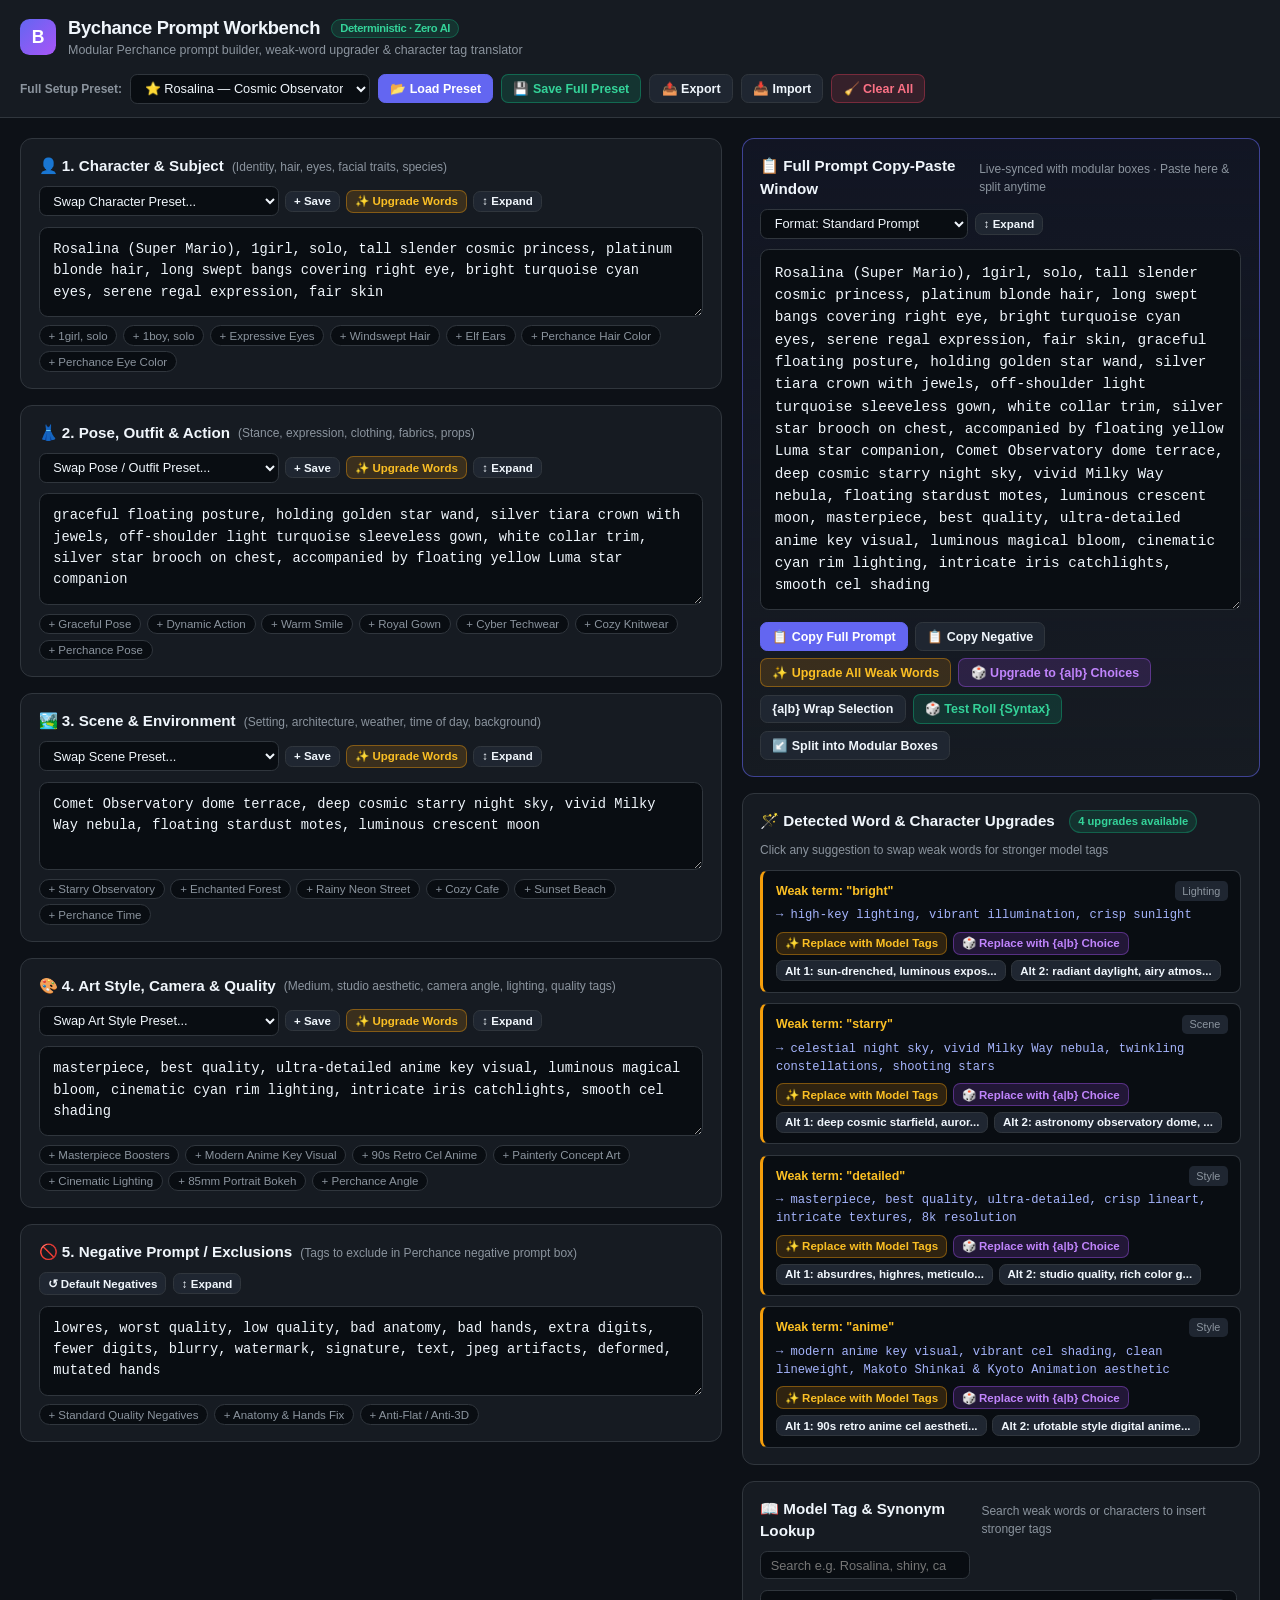
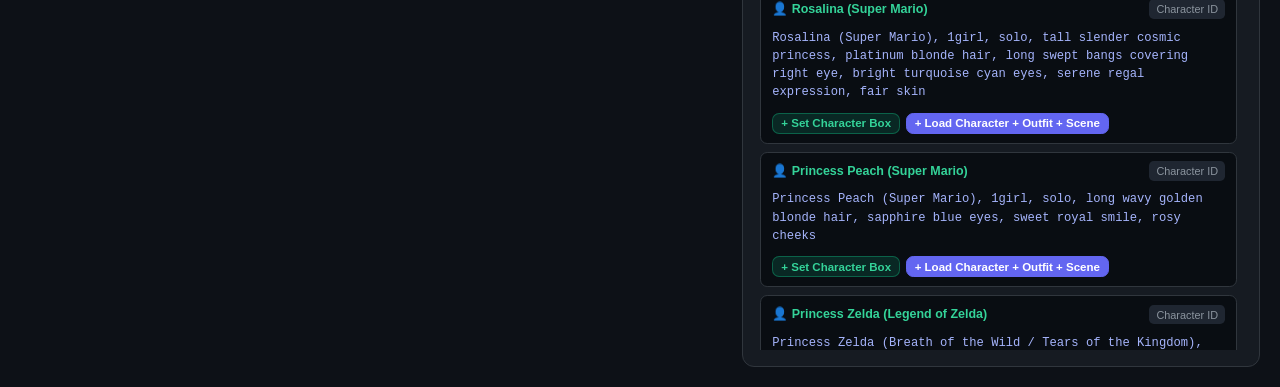
==== index.html @ e326a37f "Remake Bychance from scratch: deterministic Perchance prompting helper with split modular editors, f" ====
<!DOCTYPE html>
<html lang="en">
<head>
    <meta charset="UTF-8" />
    <meta name="viewport" content="width=device-width, initial-scale=1.0" />
    <title>Bychance — Perchance Prompting Helper & Modular Workbench</title>
    <style>
/* Bychance — Clean, Unclipped Perchance Prompting Workbench Stylesheet */
:root {
    --bg-main: #0d1117;
    --bg-panel: #161b22;
    --bg-input: #090d12;
    --bg-elevated: #1f2631;
    --border-color: #30363d;
    --border-focus: #6366f1;
    --text-primary: #f0f6fc;
    --text-secondary: #8b949e;
    --text-muted: #6e7681;
    --accent-indigo: #6366f1;
    --accent-indigo-hover: #4f46e5;
    --accent-emerald: #10b981;
    --accent-amber: #f59e0b;
    --accent-purple: #a855f7;
    --accent-rose: #f43f5e;
}

* {
    box-sizing: border-box;
}

html, body {
    margin: 0;
    padding: 0;
    background-color: var(--bg-main);
    color: var(--text-primary);
    font-family: -apple-system, BlinkMacSystemFont, "Segoe UI", Roboto, "Inter", sans-serif;
    line-height: 1.5;
    min-height: 100vh;
    overflow-x: hidden;
    overflow-y: auto;
}

/* Top Bar */
.topbar {
    background-color: var(--bg-panel);
    border-bottom: 1px solid var(--border-color);
    padding: 0.85rem 1.25rem;
    position: sticky;
    top: 0;
    z-index: 40;
}

.topbar-inner {
    max-width: 1520px;
    margin: 0 auto;
    display: flex;
    flex-wrap: wrap;
    align-items: center;
    justify-content: space-between;
    gap: 0.85rem;
}

.brand-group {
    display: flex;
    align-items: center;
    gap: 0.75rem;
}

.brand-logo {
    width: 2.25rem;
    height: 2.25rem;
    border-radius: 0.6rem;
    background: linear-gradient(135deg, #6366f1, #a855f7);
    display: flex;
    align-items: center;
    justify-content: center;
    font-weight: 800;
    font-size: 1.1rem;
    color: #fff;
    flex-shrink: 0;
}

.brand-title {
    font-size: 1.15rem;
    font-weight: 700;
    margin: 0;
    letter-spacing: -0.02em;
}

.brand-badge {
    font-size: 0.7rem;
    font-weight: 600;
    padding: 0.15rem 0.5rem;
    border-radius: 999px;
    background: rgba(16, 185, 129, 0.15);
    color: #34d399;
    border: 1px solid rgba(16, 185, 129, 0.35);
    margin-left: 0.4rem;
    vertical-align: middle;
}

.brand-subtitle {
    font-size: 0.78rem;
    color: var(--text-secondary);
    margin: 0;
}

/* Full Preset Bar in Header */
.preset-toolbar {
    display: flex;
    flex-wrap: wrap;
    align-items: center;
    gap: 0.5rem;
}

/* Main Two-Column Workbench Layout (Zero overflow clipping) */
.workbench-container {
    max-width: 1520px;
    margin: 0 auto;
    padding: 1.25rem;
    display: grid;
    grid-template-columns: 1fr;
    gap: 1.25rem;
    align-items: start;
}

@media (min-width: 1080px) {
    .workbench-container {
        grid-template-columns: 1.15fr 0.85fr;
    }
}

.column-stack {
    display: flex;
    flex-direction: column;
    gap: 1rem;
    min-width: 0;
}

/* Editor Cards - NEVER overflow:hidden so expanded boxes and menus never clip */
.editor-card {
    background-color: var(--bg-panel);
    border: 1px solid var(--border-color);
    border-radius: 0.75rem;
    padding: 1rem 1.1rem;
    overflow: visible;
    transition: border-color 0.15s ease;
}

.editor-card:focus-within {
    border-color: var(--border-focus);
}

.editor-card.master-card {
    border-color: rgba(99, 102, 241, 0.55);
    background: linear-gradient(180deg, rgba(99, 102, 241, 0.06) 0%, var(--bg-panel) 100%);
}

.card-header {
    display: flex;
    flex-wrap: wrap;
    align-items: center;
    justify-content: space-between;
    gap: 0.5rem;
    margin-bottom: 0.65rem;
}

.card-title-group {
    display: flex;
    align-items: center;
    gap: 0.5rem;
}

.card-title {
    font-size: 0.95rem;
    font-weight: 700;
    margin: 0;
    color: var(--text-primary);
}

.card-hint {
    font-size: 0.75rem;
    color: var(--text-secondary);
}

.card-controls {
    display: flex;
    flex-wrap: wrap;
    align-items: center;
    gap: 0.4rem;
}

/* Inputs, Selects & Buttons */
.select-input {
    background-color: var(--bg-input);
    color: var(--text-primary);
    border: 1px solid var(--border-color);
    border-radius: 0.45rem;
    padding: 0.35rem 0.6rem;
    font-size: 0.8rem;
    max-width: 240px;
    cursor: pointer;
}

.select-input:focus {
    outline: none;
    border-color: var(--border-focus);
}

.prompt-textarea {
    width: 100%;
    min-height: 86px;
    background-color: var(--bg-input);
    color: var(--text-primary);
    border: 1px solid var(--border-color);
    border-radius: 0.55rem;
    padding: 0.7rem 0.85rem;
    font-family: "JetBrains Mono", "Fira Code", ui-monospace, SFMono-Regular, Menlo, Monaco, Consolas, monospace;
    font-size: 0.86rem;
    line-height: 1.55;
    resize: vertical;
    overflow-y: auto;
    display: block;
}

.prompt-textarea:focus {
    outline: none;
    border-color: var(--border-focus);
    box-shadow: 0 0 0 2px rgba(99, 102, 241, 0.2);
}

.prompt-textarea.master-textarea {
    min-height: 165px;
    font-size: 0.9rem;
}

.prompt-textarea.expanded-box {
    min-height: 280px !important;
}

/* Buttons */
.btn {
    display: inline-flex;
    align-items: center;
    justify-content: center;
    gap: 0.35rem;
    padding: 0.38rem 0.7rem;
    border-radius: 0.45rem;
    font-size: 0.78rem;
    font-weight: 600;
    border: 1px solid var(--border-color);
    background-color: var(--bg-elevated);
    color: var(--text-primary);
    cursor: pointer;
    transition: all 0.15s ease;
    white-space: nowrap;
}

.btn:hover {
    background-color: #2b3442;
    border-color: #485260;
}

.btn-primary {
    background-color: var(--accent-indigo);
    border-color: var(--accent-indigo);
    color: #ffffff;
}

.btn-primary:hover {
    background-color: var(--accent-indigo-hover);
    border-color: var(--accent-indigo-hover);
}

.btn-emerald {
    background-color: rgba(16, 185, 129, 0.16);
    border-color: rgba(16, 185, 129, 0.4);
    color: #34d399;
}

.btn-emerald:hover {
    background-color: rgba(16, 185, 129, 0.28);
}

.btn-amber {
    background-color: rgba(245, 158, 11, 0.16);
    border-color: rgba(245, 158, 11, 0.4);
    color: #fbbf24;
}

.btn-amber:hover {
    background-color: rgba(245, 158, 11, 0.28);
}

.btn-purple {
    background-color: rgba(168, 85, 247, 0.16);
    border-color: rgba(168, 85, 247, 0.4);
    color: #c084fc;
}

.btn-purple:hover {
    background-color: rgba(168, 85, 247, 0.28);
}

.btn-danger {
    background-color: rgba(244, 63, 94, 0.14);
    border-color: rgba(244, 63, 94, 0.35);
    color: #fb7185;
}

.btn-danger:hover {
    background-color: rgba(244, 63, 94, 0.25);
}

.btn-xs {
    padding: 0.22rem 0.5rem;
    font-size: 0.72rem;
}

/* Quick Tag Chips */
.chip-row {
    display: flex;
    flex-wrap: wrap;
    gap: 0.35rem;
    margin-top: 0.55rem;
}

.tag-chip {
    background-color: var(--bg-input);
    border: 1px solid var(--border-color);
    color: var(--text-secondary);
    border-radius: 999px;
    padding: 0.2rem 0.55rem;
    font-size: 0.72rem;
    cursor: pointer;
    transition: all 0.12s ease;
}

.tag-chip:hover {
    color: var(--text-primary);
    border-color: var(--accent-indigo);
    background-color: rgba(99, 102, 241, 0.12);
}

/* Word Upgrade Suggestion Cards */
.upgrade-list {
    display: flex;
    flex-direction: column;
    gap: 0.65rem;
    margin-top: 0.5rem;
}

.upgrade-item {
    background-color: var(--bg-input);
    border: 1px solid var(--border-color);
    border-left: 3px solid var(--accent-amber);
    border-radius: 0.5rem;
    padding: 0.65rem 0.8rem;
}

.upgrade-item-header {
    display: flex;
    align-items: center;
    justify-content: space-between;
    gap: 0.5rem;
    margin-bottom: 0.35rem;
}

.upgrade-word-badge {
    font-size: 0.78rem;
    font-weight: 700;
    color: #fbbf24;
}

.upgrade-cat-badge {
    font-size: 0.68rem;
    padding: 0.1rem 0.45rem;
    border-radius: 0.3rem;
    background-color: var(--bg-elevated);
    color: var(--text-secondary);
}

.upgrade-target-preview {
    font-family: ui-monospace, SFMono-Regular, Menlo, monospace;
    font-size: 0.76rem;
    color: #a5b4fc;
    margin-bottom: 0.45rem;
    word-break: break-word;
}

.upgrade-actions {
    display: flex;
    flex-wrap: wrap;
    gap: 0.35rem;
}

/* Roll Preview Box */
.roll-preview-box {
    margin-top: 0.75rem;
    padding: 0.75rem;
    border-radius: 0.5rem;
    background-color: rgba(168, 85, 247, 0.08);
    border: 1px solid rgba(168, 85, 247, 0.35);
}

.roll-preview-text {
    font-family: ui-monospace, SFMono-Regular, Menlo, monospace;
    font-size: 0.82rem;
    color: #e9d5ff;
    white-space: pre-wrap;
    word-break: break-word;
    margin: 0.35rem 0 0 0;
}

/* Dictionary Reference Grid */
.dict-grid {
    display: grid;
    grid-template-columns: 1fr;
    gap: 0.5rem;
    max-height: 360px;
    overflow-y: auto;
    padding-right: 0.25rem;
    margin-top: 0.6rem;
}

.dict-row {
    background-color: var(--bg-input);
    border: 1px solid var(--border-color);
    border-radius: 0.45rem;
    padding: 0.55rem 0.7rem;
    display: flex;
    flex-direction: column;
    gap: 0.25rem;
}

/* Toast Notification */
.toast-banner {
    position: fixed;
    bottom: 1.25rem;
    right: 1.25rem;
    background-color: #1e293b;
    color: #f8fafc;
    border: 1px solid var(--accent-indigo);
    border-radius: 0.55rem;
    padding: 0.65rem 1rem;
    font-size: 0.82rem;
    font-weight: 600;
    box-shadow: 0 10px 25px rgba(0, 0, 0, 0.45);
    z-index: 100;
    opacity: 0;
    transform: translateY(10px);
    pointer-events: none;
    transition: all 0.2s ease;
}

.toast-banner.visible {
    opacity: 1;
    transform: translateY(0);
}

.hidden {
    display: none !important;
}

</style>
</head>
<body>
    <!-- Top Header & Full Preset Toolbar -->
    <header class="topbar">
        <div class="topbar-inner">
            <div class="brand-group">
                <div class="brand-logo">B</div>
                <div>
                    <h1 class="brand-title">
                        Bychance Prompt Workbench
                        <span class="brand-badge">Deterministic · Zero AI</span>
                    </h1>
                    <p class="brand-subtitle">
                        Modular Perchance prompt builder, weak-word upgrader &amp; character tag translator
                    </p>
                </div>
            </div>

            <!-- Full Setup Presets Bar -->
            <div class="preset-toolbar">
                <label for="full-preset-select" class="card-hint" style="font-weight:600;">Full Setup Preset:</label>
                <select id="full-preset-select" class="select-input" style="min-width:230px;" title="Select a complete Character + Outfit + Scene + Style preset"></select>
                <button id="btn-load-full-preset" class="btn btn-primary" title="Load selected full preset into all modular boxes">
                    📂 Load Preset
                </button>
                <button id="btn-save-full-preset" class="btn btn-emerald" title="Save all current modular boxes as a custom Full Preset">
                    💾 Save Full Preset
                </button>
                <button id="btn-delete-full-preset" class="btn btn-danger hidden" title="Delete selected custom preset">
                    🗑️ Delete
                </button>
                <button id="btn-export-presets" class="btn" title="Export your custom presets as JSON">
                    📤 Export
                </button>
                <button id="btn-import-presets" class="btn" title="Import custom presets from JSON">
                    📥 Import
                </button>
                <input type="file" id="import-presets-input" accept=".json" class="hidden" />
                <button id="btn-clear-all" class="btn btn-danger" title="Clear all modular prompt windows">
                    🧹 Clear All
                </button>
            </div>
        </div>
    </header>

    <!-- Main Workbench Grid -->
    <main class="workbench-container">
        <!-- LEFT COLUMN: Split Modular Edit Windows -->
        <section class="column-stack" aria-label="Modular Prompt Sections">
            <!-- 1. Character & Identity -->
            <div class="editor-card" id="card-character">
                <div class="card-header">
                    <div class="card-title-group">
                        <h2 class="card-title">👤 1. Character &amp; Subject</h2>
                        <span class="card-hint">(Identity, hair, eyes, facial traits, species)</span>
                    </div>
                    <div class="card-controls">
                        <select id="preset-select-character" class="select-input" title="Swap only the Character while keeping Outfit & Scene"></select>
                        <button class="btn btn-xs" data-save-section="character" title="Save current Character box as a reusable Character preset">+ Save</button>
                        <button class="btn btn-xs btn-danger hidden" id="del-section-character" data-delete-section="character" title="Delete selected custom Character preset">🗑️</button>
                        <button class="btn btn-xs btn-amber" data-upgrade-section="character" title="Upgrade weak words or expand character names in this box">✨ Upgrade Words</button>
                        <button class="btn btn-xs" data-expand-box="box-character" title="Toggle tall expanded view">↕️ Expand</button>
                    </div>
                </div>
                <textarea
                    id="box-character"
                    class="prompt-textarea"
                    placeholder="Type character name (e.g. Rosalina, Zelda, Frieren, 2B) or traits (1girl, solo, silver hair, emerald eyes)..."
                ></textarea>
                <div class="chip-row" id="chips-character"></div>
            </div>

            <!-- 2. Pose, Outfit & Accessories -->
            <div class="editor-card" id="card-outfit">
                <div class="card-header">
                    <div class="card-title-group">
                        <h2 class="card-title">👗 2. Pose, Outfit &amp; Action</h2>
                        <span class="card-hint">(Stance, expression, clothing, fabrics, props)</span>
                    </div>
                    <div class="card-controls">
                        <select id="preset-select-outfit" class="select-input" title="Swap only the Pose & Outfit while keeping Character & Scene"></select>
                        <button class="btn btn-xs" data-save-section="outfit" title="Save current Pose/Outfit box as a reusable preset">+ Save</button>
                        <button class="btn btn-xs btn-danger hidden" id="del-section-outfit" data-delete-section="outfit" title="Delete selected custom Outfit preset">🗑️</button>
                        <button class="btn btn-xs btn-amber" data-upgrade-section="outfit" title="Upgrade weak pose/clothing words in this box">✨ Upgrade Words</button>
                        <button class="btn btn-xs" data-expand-box="box-outfit" title="Toggle tall expanded view">↕️ Expand</button>
                    </div>
                </div>
                <textarea
                    id="box-outfit"
                    class="prompt-textarea"
                    placeholder="Pose, expression, clothing, accessories (e.g. graceful standing pose, ornate turquoise gown, holding star wand)..."
                ></textarea>
                <div class="chip-row" id="chips-outfit"></div>
            </div>

            <!-- 3. Scene & Environment -->
            <div class="editor-card" id="card-scene">
                <div class="card-header">
                    <div class="card-title-group">
                        <h2 class="card-title">🏞️ 3. Scene &amp; Environment</h2>
                        <span class="card-hint">(Setting, architecture, weather, time of day, background)</span>
                    </div>
                    <div class="card-controls">
                        <select id="preset-select-scene" class="select-input" title="Swap only the Scene/Background"></select>
                        <button class="btn btn-xs" data-save-section="scene" title="Save current Scene box as a reusable preset">+ Save</button>
                        <button class="btn btn-xs btn-danger hidden" id="del-section-scene" data-delete-section="scene" title="Delete selected custom Scene preset">🗑️</button>
                        <button class="btn btn-xs btn-amber" data-upgrade-section="scene" title="Upgrade weak environment words in this box">✨ Upgrade Words</button>
                        <button class="btn btn-xs" data-expand-box="box-scene" title="Toggle tall expanded view">↕️ Expand</button>
                    </div>
                </div>
                <textarea
                    id="box-scene"
                    class="prompt-textarea"
                    placeholder="Background setting, lighting atmosphere, weather (e.g. cosmic starry observatory, Milky Way nebula, floating stardust)..."
                ></textarea>
                <div class="chip-row" id="chips-scene"></div>
            </div>

            <!-- 4. Art Style, Camera & Lighting -->
            <div class="editor-card" id="card-style">
                <div class="card-header">
                    <div class="card-title-group">
                        <h2 class="card-title">🎨 4. Art Style, Camera &amp; Quality</h2>
                        <span class="card-hint">(Medium, studio aesthetic, camera angle, lighting, quality tags)</span>
                    </div>
                    <div class="card-controls">
                        <select id="preset-select-style" class="select-input" title="Swap only the Art Style & Camera setup"></select>
                        <button class="btn btn-xs" data-save-section="style" title="Save current Art Style box as a reusable preset">+ Save</button>
                        <button class="btn btn-xs btn-danger hidden" id="del-section-style" data-delete-section="style" title="Delete selected custom Style preset">🗑️</button>
                        <button class="btn btn-xs btn-amber" data-upgrade-section="style" title="Upgrade weak style/camera/lighting words in this box">✨ Upgrade Words</button>
                        <button class="btn btn-xs" data-expand-box="box-style" title="Toggle tall expanded view">↕️ Expand</button>
                    </div>
                </div>
                <textarea
                    id="box-style"
                    class="prompt-textarea"
                    placeholder="Art style, camera angle, lighting, quality tags (e.g. masterpiece, best quality, modern anime key visual, cinematic rim lighting)..."
                ></textarea>
                <div class="chip-row" id="chips-style"></div>
            </div>

            <!-- 5. Negative Prompt -->
            <div class="editor-card" id="card-negative">
                <div class="card-header">
                    <div class="card-title-group">
                        <h2 class="card-title">🚫 5. Negative Prompt / Exclusions</h2>
                        <span class="card-hint">(Tags to exclude in Perchance negative prompt box)</span>
                    </div>
                    <div class="card-controls">
                        <button class="btn btn-xs" id="btn-reset-negative" title="Restore standard high-signal negative prompt tags">↺ Default Negatives</button>
                        <button class="btn btn-xs" data-expand-box="box-negative" title="Toggle tall expanded view">↕️ Expand</button>
                    </div>
                </div>
                <textarea
                    id="box-negative"
                    class="prompt-textarea"
                    style="min-height:66px;"
                    placeholder="lowres, worst quality, low quality, bad anatomy, bad hands, blurry, watermark..."
                ></textarea>
                <div class="chip-row" id="chips-negative"></div>
            </div>
        </section>

        <!-- RIGHT COLUMN: Unified Copy-Paste Master Window & Word Upgrader -->
        <aside class="column-stack" aria-label="Full Master Prompt and Word Upgrader">
            <!-- Master Full Prompt Copy-Paste Window -->
            <div class="editor-card master-card">
                <div class="card-header">
                    <div class="card-title-group">
                        <h2 class="card-title">📋 Full Prompt Copy-Paste Window</h2>
                        <span class="card-hint">Live-synced with modular boxes · Paste here &amp; split anytime</span>
                    </div>
                    <div class="card-controls">
                        <select id="master-format-select" class="select-input" title="Choose how the Full Prompt window formats your output">
                            <option value="standard">Format: Standard Prompt</option>
                            <option value="with-negative">Format: Prompt + Negative</option>
                            <option value="perchance-list">Format: Perchance List Code</option>
                        </select>
                        <button class="btn btn-xs" data-expand-box="box-master" title="Toggle tall expanded view">↕️ Expand</button>
                    </div>
                </div>

                <textarea
                    id="box-master"
                    class="prompt-textarea master-textarea"
                    placeholder="Your complete assembled prompt appears here automatically. You can also paste any full prompt here and click '↙️ Split into Modular Boxes' below!"
                ></textarea>

                <!-- Primary Copy & Action Bar -->
                <div class="card-controls" style="margin-top:0.7rem; gap:0.45rem;">
                    <button id="btn-copy-master" class="btn btn-primary" title="Copy the full prompt to clipboard">
                        📋 Copy Full Prompt
                    </button>
                    <button id="btn-copy-negative" class="btn" title="Copy only the Negative Prompt to clipboard">
                        📋 Copy Negative
                    </button>
                    <button id="btn-upgrade-all" class="btn btn-amber" title="Deterministically replace weak words across all sections with model-recognized tags">
                        ✨ Upgrade All Weak Words
                    </button>
                    <button id="btn-upgrade-perchance" class="btn btn-purple" title="Upgrade weak words into Perchance {option1|option2} dynamic choices">
                        🎲 Upgrade to {a|b} Choices
                    </button>
                    <button id="btn-wrap-choice" class="btn" title="Wrap highlighted text in the Full Prompt box into {opt1|opt2} Perchance syntax">
                        {a|b} Wrap Selection
                    </button>
                    <button id="btn-roll-preview" class="btn btn-emerald" title="Test-roll any {a|b|c} Perchance syntax in your prompt to preview a sample output">
                        🎲 Test Roll {Syntax}
                    </button>
                    <button id="btn-split-to-boxes" class="btn" title="Parse the text inside this Full Prompt box into Character, Pose/Outfit, Scene, Style, and Negative boxes">
                        ↙️ Split into Modular Boxes
                    </button>
                </div>

                <!-- Perchance {a|b} Test-Roll Preview Output -->
                <div id="roll-preview-container" class="roll-preview-box hidden">
                    <div class="card-header" style="margin-bottom:0.2rem;">
                        <span class="card-title" style="font-size:0.8rem; color:#d8b4fe;">🎲 Sample Perchance Roll Preview</span>
                        <div class="card-controls">
                            <button id="btn-reroll" class="btn btn-xs btn-purple">🎲 Re-Roll</button>
                            <button id="btn-copy-roll" class="btn btn-xs">📋 Copy Roll</button>
                            <button id="btn-close-roll" class="btn btn-xs">✕</button>
                        </div>
                    </div>
                    <p id="roll-preview-output" class="roll-preview-text"></p>
                </div>
            </div>

            <!-- Live Word & Character Upgrader Panel -->
            <div class="editor-card">
                <div class="card-header">
                    <div class="card-title-group">
                        <h2 class="card-title">🪄 Detected Word &amp; Character Upgrades</h2>
                        <span id="upgrade-count-badge" class="brand-badge">0 found</span>
                    </div>
                    <span class="card-hint">Click any suggestion to swap weak words for stronger model tags</span>
                </div>
                <div id="upgrade-suggestions-list" class="upgrade-list"></div>
            </div>

            <!-- Deterministic Word & Character Dictionary Browser -->
            <div class="editor-card">
                <div class="card-header">
                    <div class="card-title-group">
                        <h2 class="card-title">📖 Model Tag &amp; Synonym Lookup</h2>
                        <span class="card-hint">Search weak words or characters to insert stronger tags</span>
                    </div>
                    <input
                        type="search"
                        id="dict-search-input"
                        class="select-input"
                        style="min-width:210px;"
                        placeholder="Search e.g. Rosalina, shiny, camera, sad..."
                    />
                </div>
                <div id="dict-browser-grid" class="dict-grid"></div>
            </div>
        </aside>
    </main>

    <!-- Toast Notification -->
    <div id="toast-banner" class="toast-banner" role="status" aria-live="polite"></div>

    <!-- Scripts -->
    <script>
/**
 * Bychance Deterministic Prompt Engine (Zero-AI)
 * Converts everyday words into high-signal model identifiers (Danbooru/Anime/FLUX/SDXL tags),
 * expands recognizable character traits accurately, parses full prompts into modular sections,
 * and evaluates Perchance {a|b|c} syntax.
 */

const PromptEngine = (() => {
    // 1. Deterministic Word & Phrase Upgrade Dictionary
    // Maps weak/vague words or phrases -> model-recognized visual descriptors & Perchance choice sets
    const WORD_UPGRADES = [
        // Lighting & Glow
        {
            match: /\b(nice lighting|good lighting|pretty lighting)\b/gi,
            label: "nice/good lighting",
            category: "Lighting",
            primary: "cinematic rim lighting, volumetric god rays, soft bloom",
            alternatives: [
                "dramatic chiaroscuro lighting, subsurface scattering",
                "golden hour warm sunlight, dappled light rays, lens flare",
                "studio key light, soft fill light, crisp specular highlights"
            ],
            perchance: "{cinematic rim lighting, volumetric god rays|golden hour sunlight, warm backlight|dramatic studio key lighting, subsurface scattering}"
        },
        {
            match: /\b(shiny|shining)\b/gi,
            label: "shiny",
            category: "Lighting",
            primary: "specular highlights, luminous sheen, glossy surface",
            alternatives: [
                "iridescent shimmer, metallic reflections",
                "glistening, high-gloss finish, bright catchlights"
            ],
            perchance: "{specular highlights, luminous sheen|iridescent shimmer, glossy reflections}"
        },
        {
            match: /\b(glowing|glow)\b/gi,
            label: "glowing",
            category: "Lighting",
            primary: "bioluminescent glow, ethereal bloom, radiant light emission",
            alternatives: [
                "ambient neon glow, soft halation, floating light motes",
                "magical luminescence, rim-lit aura"
            ],
            perchance: "{bioluminescent glow, ethereal bloom|magical luminescence, floating light particles}"
        },
        {
            match: /\b(dark|darkness)\b/gi,
            label: "dark",
            category: "Lighting",
            primary: "low-key lighting, deep atmospheric shadows, chiaroscuro",
            alternatives: [
                "moonlit silhouettes, moody tenebrism, dim ambient light",
                "shadowy contrast, rim-lit in darkness"
            ],
            perchance: "{low-key lighting, deep atmospheric shadows|moody chiaroscuro, dim moonlight}"
        },
        {
            match: /\b(bright)\b/gi,
            label: "bright",
            category: "Lighting",
            primary: "high-key lighting, vibrant illumination, crisp sunlight",
            alternatives: [
                "sun-drenched, luminous exposure, vivid color saturation",
                "radiant daylight, airy atmospheric glow"
            ],
            perchance: "{high-key lighting, vibrant illumination|sun-drenched, radiant daylight}"
        },

        // Emotions, Expressions & Gaze
        {
            match: /\b(happy|smiling)\b/gi,
            label: "happy / smiling",
            category: "Expression",
            primary: "warm gentle smile, joyful expression, bright eye catchlights",
            alternatives: [
                "beaming grin, cheerful eyes, relaxed eyebrows",
                "soft serene smile, parted lips, affectionate gaze"
            ],
            perchance: "{warm gentle smile, bright eye catchlights|beaming joyful grin|soft serene smile, affectionate gaze}"
        },
        {
            match: /\b(sad|crying)\b/gi,
            label: "sad / crying",
            category: "Expression",
            primary: "melancholic expression, downcast eyes, glistening teardrops",
            alternatives: [
                "vulnerable expression, furrowed brows, watery eyes",
                "somber gaze, single tear rolling down cheek, trembling lips"
            ],
            perchance: "{melancholic expression, glistening teardrops|somber downcast eyes, vulnerable gaze}"
        },
        {
            match: /\b(angry|mad)\b/gi,
            label: "angry / mad",
            category: "Expression",
            primary: "fierce scowl, furrowed eyebrows, intense piercing glare",
            alternatives: [
                "clenched teeth, narrowed eyes, aggressive expression",
                "defiant glare, sharp intense eyes"
            ],
            perchance: "{fierce scowl, intense piercing glare|narrowed eyes, defiant expression}"
        },
        {
            match: /\b(shy|embarrassed)\b/gi,
            label: "shy / embarrassed",
            category: "Expression",
            primary: "bashful expression, soft cheek blush, averted gaze",
            alternatives: [
                "flustered blush, timid smile, fidgeting fingers",
                "sideways glance, rosy cheeks, coy expression"
            ],
            perchance: "{bashful expression, soft cheek blush, averted gaze|flustered blush, coy sideways glance}"
        },
        {
            match: /\b(looking|staring)\b/gi,
            label: "looking / staring",
            category: "Expression",
            primary: "looking at viewer, direct eye contact, detailed iris catchlights",
            alternatives: [
                "looking back over shoulder, captivating gaze",
                "gazing into the distance, contemplative profile"
            ],
            perchance: "{looking at viewer, direct eye contact|looking back over shoulder|gazing into the distance}"
        },
        {
            match: /\b(detailed eyes|nice eyes|pretty eyes)\b/gi,
            label: "nice/detailed eyes",
            category: "Character",
            primary: "intricate iris texture, sparkling catchlights, long eyelashes, expressive pupils",
            alternatives: [
                "luminous jewel-like eyes, crisp corneal reflection",
                "limpid eyes, delicate eyelashes, subtle eye shadow"
            ],
            perchance: "{intricate iris texture, sparkling catchlights|luminous jewel-like eyes, long eyelashes}"
        },

        // Poses & Action
        {
            match: /\b(standing)\b/gi,
            label: "standing",
            category: "Pose",
            primary: "graceful contrapposto stance, poised posture",
            alternatives: [
                "confident standing pose, hand on hip, weight shifted",
                "relaxed standing posture, arms loosely at sides",
                "heroic stance, wind-swept silhouette"
            ],
            perchance: "{graceful contrapposto stance|confident standing pose, hand on hip|heroic wind-swept stance}"
        },
        {
            match: /\b(sitting)\b/gi,
            label: "sitting",
            category: "Pose",
            primary: "seated gracefully, legs crossed, relaxed posture",
            alternatives: [
                "perched on edge, leaning slightly forward",
                "sitting with knees drawn up, cozy posture"
            ],
            perchance: "{seated gracefully, legs crossed|perched on edge, leaning slightly forward|sitting with knees drawn up}"
        },
        {
            match: /\b(fighting|action pose)\b/gi,
            label: "fighting / action pose",
            category: "Pose",
            primary: "dynamic combat stance, motion blur, foreshortened perspective, mid-leap",
            alternatives: [
                "agile battle posture, airborne action, kinetic energy",
                "readying weapon, intense combat focus, dramatic diagonal composition"
            ],
            perchance: "{dynamic combat stance, foreshortened perspective|agile airborne action pose, kinetic energy}"
        },
        {
            match: /\b(walking)\b/gi,
            label: "walking",
            category: "Pose",
            primary: "mid-stride walking pose, flowing movement, natural gait",
            alternatives: [
                "strolling casually, looking back over shoulder",
                "brisk purposeful stride, coat billowing"
            ],
            perchance: "{mid-stride walking pose, flowing movement|strolling casually, looking back}"
        },

        // Camera & Framing
        {
            match: /\b(camera below|from below|low camera)\b/gi,
            label: "camera below",
            category: "Camera",
            primary: "low angle shot, from below, dramatic foreshortening",
            alternatives: [
                "worm's-eye view, heroic low perspective",
                "tilted low-angle framing, imposing stature"
            ],
            perchance: "{low angle shot, from below|dramatic low-angle foreshortening}"
        },
        {
            match: /\b(camera above|from above|high camera)\b/gi,
            label: "camera above",
            category: "Camera",
            primary: "high angle shot, from above, looking up at viewer",
            alternatives: [
                "bird's-eye perspective, elevated camera angle",
                "overhead framing, foreshortened perspective"
            ],
            perchance: "{high angle shot, from above|overhead perspective, looking up at camera}"
        },
        {
            match: /\b(close up|closeup)\b/gi,
            label: "close up",
            category: "Camera",
            primary: "portrait close-up, upper body framing, shallow depth of field, 85mm prime lens",
            alternatives: [
                "extreme close-up on face, macro detail, creamy bokeh background",
                "head and shoulders portrait, sharp facial focus"
            ],
            perchance: "{portrait close-up, 85mm lens, shallow depth of field|head and shoulders framing, creamy bokeh}"
        },
        {
            match: /\b(full body)\b/gi,
            label: "full body",
            category: "Camera",
            primary: "full body shot, head-to-toe framing, wide angle 35mm lens",
            alternatives: [
                "full-length figure visible, grounded in environment, balanced composition",
                "wide establishing full-body shot, shoes in frame"
            ],
            perchance: "{full body shot, head-to-toe framing|wide establishing full-body shot}"
        },
        {
            match: /\b(blurry background)\b/gi,
            label: "blurry background",
            category: "Camera",
            primary: "shallow depth of field, creamy f/1.4 bokeh, subject isolation",
            alternatives: [
                "soft out-of-focus background, circular bokeh orbs",
                "cinematic depth of field, sharp foreground focus"
            ],
            perchance: "{shallow depth of field, creamy bokeh|soft out-of-focus background, subject isolation}"
        },

        // Hair, Clothing & Materials
        {
            match: /\b(windy hair|flowing hair)\b/gi,
            label: "windy / flowing hair",
            category: "Character",
            primary: "windswept hair, floating hair strands, fine individual hair detail",
            alternatives: [
                "billowing locks in the breeze, dynamic hair motion",
                "silky flowing hair, translucent hair tips in backlight"
            ],
            perchance: "{windswept hair, floating hair strands|silky billowing hair, backlit hair tips}"
        },
        {
            match: /\b(fancy dress|nice dress)\b/gi,
            label: "fancy / nice dress",
            category: "Outfit",
            primary: "ornate ballgown, intricate gold embroidery, layered silk chiffon, satin drapery",
            alternatives: [
                "elegant tailored evening gown, delicate lace trim, velvet bodice",
                "regal couture dress, jeweled neckline, flowing translucent fabric"
            ],
            perchance: "{ornate ballgown, embroidered silk chiffon|elegant evening gown, delicate lace and satin}"
        },
        {
            match: /\b(armor)\b/gi,
            label: "armor",
            category: "Outfit",
            primary: "ornate filigree plate armor, brushed steel pauldrons, metallic specular wear",
            alternatives: [
                "engraved silver knight armor, leather straps, gilded trim",
                "sleek tactical sci-fi exosuit armor, carbon fiber panels"
            ],
            perchance: "{ornate filigree plate armor, brushed steel|engraved silver knight armor, gilded trim}"
        },
        {
            match: /\b(casual clothes|normal clothes)\b/gi,
            label: "casual clothes",
            category: "Outfit",
            primary: "stylish streetwear, oversized knit cardigan, pleated skirt, realistic fabric folds",
            alternatives: [
                "modern casual outfit, fitted denim jacket, cotton tee, sneakers",
                "cozy everyday attire, cable-knit sweater, tailored trousers"
            ],
            perchance: "{stylish streetwear, oversized knit cardigan|modern casual jacket, realistic fabric folds|cozy cable-knit sweater}"
        },

        // Environment & Scene
        {
            match: /\b(night sky|stars|starry)\b/gi,
            label: "night sky / starry",
            category: "Scene",
            primary: "celestial night sky, vivid Milky Way nebula, twinkling constellations, shooting stars",
            alternatives: [
                "deep cosmic starfield, aurora borealis ribbons, luminous crescent moon",
                "astronomy observatory dome, swirling galaxies, stardust particles"
            ],
            perchance: "{celestial night sky, vivid Milky Way nebula, shooting stars|deep cosmic starfield, luminous crescent moon}"
        },
        {
            match: /\b(forest|woods)\b/gi,
            label: "forest / woods",
            category: "Scene",
            primary: "ancient mossy forest, sunbeams filtering through canopy, lush ferns, atmospheric mist",
            alternatives: [
                "enchanted woodland glade, glowing mushrooms, dappled foliage",
                "dense pine forest, morning fog, towering redwoods"
            ],
            perchance: "{ancient mossy forest, sunbeams through canopy|enchanted woodland glade, atmospheric mist}"
        },
        {
            match: /\b(city|street)\b/gi,
            label: "city / street",
            category: "Scene",
            primary: "detailed urban streetscape, wet asphalt reflections, glowing shopfronts, atmospheric perspective",
            alternatives: [
                "neon-drenched cyberpunk alleyway, rain puddles, holographic signage",
                "sunlit European cobblestone street, historic architecture, cafe terraces"
            ],
            perchance: "{detailed urban streetscape, wet asphalt reflections|neon-lit alleyway, rain puddles|sunlit cobblestone street}"
        },
        {
            match: /\b(castle|palace)\b/gi,
            label: "castle / palace",
            category: "Scene",
            primary: "grand Gothic cathedral palace, vaulted marble arches, stained glass windows, chandeliers",
            alternatives: [
                "majestic fantasy citadel, soaring spires, polished stone colonnade",
                "opulent royal throne room, gilded pillars, velvet drapes"
            ],
            perchance: "{grand palace interior, vaulted marble arches, stained glass|majestic fantasy citadel, soaring spires}"
        },

        // Quality & Style Boosters
        {
            match: /\b(good quality|high quality|detailed|very detailed)\b/gi,
            label: "good/high quality / detailed",
            category: "Style",
            primary: "masterpiece, best quality, ultra-detailed, crisp lineart, intricate textures, 8k resolution",
            alternatives: [
                "absurdres, highres, meticulous detail, sharp focus, professional illustration",
                "studio quality, rich color grading, fine micro-textures"
            ],
            perchance: "{masterpiece, best quality, ultra-detailed, crisp focus|absurdres, studio quality, intricate textures}"
        },
        {
            match: /\b(anime|anime style)\b/gi,
            label: "anime style",
            category: "Style",
            primary: "modern anime key visual, vibrant cel shading, clean lineweight, Makoto Shinkai & Kyoto Animation aesthetic",
            alternatives: [
                "90s retro anime cel aesthetic, subtle film grain, hand-painted background",
                "ufotable style digital anime illustration, dynamic lighting effects, rich gradients"
            ],
            perchance: "{modern anime key visual, vibrant cel shading|ufotable style illustration, luminous effects|90s retro anime cel style}"
        },
        {
            match: /\b(realistic|photorealistic)\b/gi,
            label: "realistic / photorealistic",
            category: "Style",
            primary: "photorealistic RAW photo, 85mm f/1.4 DSLR, natural skin pores, subsurface scattering, film grain",
            alternatives: [
                "cinematic 35mm film still, Kodak Portra 400 color grading, lifelike textures",
                "hyper-detailed studio portrait photography, physically accurate lighting"
            ],
            perchance: "{photorealistic RAW photo, 85mm DSLR, subsurface scattering|cinematic 35mm film still, Kodak Portra 400}"
        }
    ];

    // 2. Recognizable Character & Concept Visual Identifier Database
    // Ensures typing or picking a character (like "Rosalina") gives exact visual traits models recognize
    const CHARACTER_IDENTIFIERS = {
        "rosalina": {
            name: "Rosalina (Super Mario)",
            character: "Rosalina (Super Mario), 1girl, solo, tall slender cosmic princess, platinum blonde hair, long swept bangs covering right eye, bright turquoise cyan eyes, serene regal expression, fair skin",
            outfit: "silver tiara crown with jewels, off-shoulder light turquoise sleeveless gown, white collar trim, silver star brooch on chest, long flared dress hem, wand with golden star, accompanied by floating yellow Luma star companion",
            scene: "Comet Observatory dome, deep cosmic starry night sky, glowing Milky Way nebula, floating stardust particles, crescent moon",
            style: "masterpiece, best quality, vibrant anime illustration, luminous magical bloom, soft rim lighting, intricate eye catchlights, smooth cel shading"
        },
        "peach": {
            name: "Princess Peach (Super Mario)",
            character: "Princess Peach (Super Mario), 1girl, solo, long wavy golden blonde hair, sapphire blue eyes, sweet royal smile, rosy cheeks",
            outfit: "gold crown with red and blue jewels, pink puff-sleeve ballgown, darker pink pannier hip drapes, blue oval brooch on chest, long white opera gloves, blue round earrings",
            scene: "sunlit Mushroom Kingdom castle garden, stained glass castle towers in background, floating flower petals",
            style: "masterpiece, best quality, vibrant anime illustration, soft pastel lighting, crisp lineart"
        },
        "zelda": {
            name: "Princess Zelda (Legend of Zelda)",
            character: "Princess Zelda (Breath of the Wild / Tears of the Kingdom), 1girl, solo, long braided golden blonde hair, pointed Hylian ears, bright emerald green eyes, noble determined expression",
            outfit: "ornate royal blue and white Hylian ceremonial dress, gold Triforce embroidery, decorative shoulder pauldrons, golden belt",
            scene: "ancient overgrown Temple of Time ruins, Silent Princess glowing blue flowers, sunbeams through stone arches",
            style: "masterpiece, best quality, painterly fantasy anime illustration, golden hour volumetric light, intricate textures"
        },
        "samus": {
            name: "Samus Aran (Metroid)",
            character: "Samus Aran (Metroid), 1girl, solo, athletic tall figure, long golden blonde hair in high ponytail, piercing ice-blue eyes, beauty mark under left eye, confident expression",
            outfit: "sleek glowing blue Zero Suit bodysuit, subtle hexagonal tech texture, glowing pink chest insignia, metallic paralyzer pistol in hand",
            scene: "high-tech galactic starship bridge, holographic star map displays, atmospheric cyan neon rim lighting",
            style: "masterpiece, best quality, sci-fi anime key visual, glossy specular highlights, cinematic contrast"
        },
        "2b": {
            name: "2B (NieR:Automata)",
            character: "2B (NieR:Automata), YoRHa No.2 Type B, 1girl, solo, short silver-white bob hair, bangs, black combat visor blindfold over eyes, beauty mark under lip, stoic expression",
            outfit: "black Gothic lolita combat dress, high-slit velvet skirt with silver embroidery, puff sleeves with feather trim, black thigh-high boots, floating Virtuous Contract katana behind back",
            scene: "overgrown post-apocalyptic city ruins, crumbling concrete skyscrapers, shafts of pale sunlight, floating white dust motes",
            style: "masterpiece, best quality, atmospheric dark fantasy sci-fi illustration, delicate fabric textures, rim lighting"
        },
        "frieren": {
            name: "Frieren (Sousou no Frieren)",
            character: "Frieren (Sousou no Frieren), 1girl, solo, petite elf mage, silver-white hair in twin tails, long pointed elf ears, calm green eyes, peaceful nostalgic expression",
            outfit: "white and gold-trimmed capelet over white tunic shirt, striped scarf, black skirt, brown leather boots, red-gemmed golden mage staff, dangling red earrings",
            scene: "field of glowing blue-moon weed flowers at twilight, starry dusk sky, gentle breeze",
            style: "masterpiece, best quality, delicate watercolor anime aesthetic, soft magical lighting, expressive linework"
        },
        "miku": {
            name: "Hatsune Miku (Vocaloid)",
            character: "Hatsune Miku (Vocaloid), 1girl, solo, very long aqua-turquoise twin tails reaching knees, bright turquoise eyes, cheerful energetic smile",
            outfit: "sleeveless grey futuristic collared top with turquoise tie, black detached arm warmers with glowing equalizer graphics, pleated black skirt with teal trim, square hair ribbons",
            scene: "virtual concert stage, floating holographic musical notes, cyan laser beams, glowing crowd silhouettes",
            style: "masterpiece, best quality, vibrant modern anime illustration, luminous neon bloom, sharp focus"
        },
        "tifa": {
            name: "Tifa Lockhart (Final Fantasy VII)",
            character: "Tifa Lockhart (Final Fantasy VII Remake), 1girl, solo, long dark brown hair with dolphin-tail tips, warm wine-red eyes, athletic toned physique, warm confident smile",
            outfit: "fitted white cropped tank top, black miniskirt with suspenders, red leather combat gloves with metallic plates, black thigh-high socks, red boots",
            scene: "Seventh Heaven bar interior, warm amber Edison bulb lighting, wooden counter, neon sign glow",
            style: "masterpiece, best quality, semi-realistic 3D anime rendering, subsurface skin scattering, cinematic depth of field"
        }
    };

    // 3. Curated Quick-Add Tag Chips per Section
    const SECTION_QUICK_TAGS = {
        character: [
            { label: "+ 1girl, solo", value: "1girl, solo" },
            { label: "+ 1boy, solo", value: "1boy, solo" },
            { label: "+ Expressive Eyes", value: "detailed iris texture, sparkling eye catchlights, long eyelashes" },
            { label: "+ Windswept Hair", value: "windswept hair, floating hair strands, fine hair detail" },
            { label: "+ Elf Ears", value: "pointed elf ears, ethereal elven features" },
            { label: "+ Perchance Hair Color", value: "{platinum blonde|silver-white|midnight black|pastel pink|crimson red} hair" },
            { label: "+ Perchance Eye Color", value: "{emerald green|sapphire blue|amber gold|violet|turquoise} eyes" }
        ],
        outfit: [
            { label: "+ Graceful Pose", value: "graceful contrapposto stance, poised posture, looking at viewer" },
            { label: "+ Dynamic Action", value: "dynamic airborne action pose, foreshortened perspective, kinetic motion" },
            { label: "+ Warm Smile", value: "warm gentle smile, soft blush, parted lips" },
            { label: "+ Royal Gown", value: "ornate silk ballgown, gold filigree embroidery, layered chiffon drapery" },
            { label: "+ Cyber Techwear", value: "sleek futuristic techwear jacket, glowing neon trim, tactical straps" },
            { label: "+ Cozy Knitwear", value: "oversized cable-knit sweater, pleated skirt, warm scarf" },
            { label: "+ Perchance Pose", value: "{graceful standing pose|seated with legs crossed|looking back over shoulder|dynamic mid-stride pose}" }
        ],
        scene: [
            { label: "+ Starry Observatory", value: "cosmic observatory dome, vivid Milky Way nebula, floating stardust, crescent moon" },
            { label: "+ Enchanted Forest", value: "ancient mossy forest, sunbeams filtering through canopy, glowing flora, mist" },
            { label: "+ Rainy Neon Street", value: "neon-lit cyberpunk street at night, wet asphalt reflections, rain droplets" },
            { label: "+ Cozy Cafe", value: "warm sunlit wooden cafe interior, steaming teacup, rain on windowpane, bokeh" },
            { label: "+ Sunset Beach", value: "golden hour ocean shore, turquoise waves, glowing horizon clouds, sea breeze" },
            { label: "+ Perchance Time", value: "{golden hour sunset|starlit midnight|crisp morning sunlight|twilight dusk}" }
        ],
        style: [
            { label: "+ Masterpiece Boosters", value: "masterpiece, best quality, ultra-detailed, sharp focus, intricate textures" },
            { label: "+ Modern Anime Key Visual", value: "modern anime key visual, vibrant cel shading, crisp lineart, luminous bloom" },
            { label: "+ 90s Retro Cel Anime", value: "1990s retro anime cel aesthetic, hand-painted background, subtle film grain" },
            { label: "+ Painterly Concept Art", value: "digital fantasy concept art, expressive brushwork, rich atmospheric color grading" },
            { label: "+ Cinematic Lighting", value: "cinematic rim lighting, volumetric god rays, subsurface scattering" },
            { label: "+ 85mm Portrait Bokeh", value: "portrait framing, 85mm f/1.4 prime lens, shallow depth of field, creamy bokeh" },
            { label: "+ Perchance Angle", value: "{eye-level portrait shot|low angle heroic shot|high angle from above|dynamic Dutch angle}" }
        ],
        negative: [
            { label: "+ Standard Quality Negatives", value: "lowres, worst quality, low quality, blurry, jpeg artifacts, watermark, signature, text" },
            { label: "+ Anatomy & Hands Fix", value: "bad anatomy, bad hands, extra digits, fewer digits, mutated hands, fused fingers, extra limbs" },
            { label: "+ Anti-Flat / Anti-3D", value: "flat shading, washed out colors, overexposed, plastic skin, uncanny valley" }
        ]
    };

    // 4. Scan text for weak words or unexpanded character names
    function scanForUpgrades(text) {
        if (!text || !text.trim()) return [];
        const suggestions = [];
        const seenLabels = new Set();

        // Check character names that haven't been expanded yet
        Object.keys(CHARACTER_IDENTIFIERS).forEach((key) => {
            const profile = CHARACTER_IDENTIFIERS[key];
            const regex = new RegExp(`\\b${key}\\b`, "i");
            // Only suggest if the name is present, and its expanded trait isn't already there
            if (regex.test(text) && !text.toLowerCase().includes(profile.character.slice(0, 35).toLowerCase())) {
                suggestions.push({
                    type: "character",
                    matchedWord: key,
                    label: `Character Expansion: ${profile.name}`,
                    category: "Character ID",
                    primary: `${profile.character}, ${profile.outfit}`,
                    alternatives: [profile.character, `${profile.character}, ${profile.outfit}, ${profile.scene}`],
                    perchance: `${profile.character}, {${profile.outfit}|casual modern outfit}`,
                    characterProfile: profile
                });
                seenLabels.add(key);
            }
        });

        // Check weak words & phrases
        WORD_UPGRADES.forEach((rule) => {
            rule.match.lastIndex = 0;
            const found = rule.match.exec(text);
            if (found && !seenLabels.has(rule.label)) {
                suggestions.push({
                    type: "word",
                    matchedWord: found[0],
                    regex: rule.match,
                    label: `"${found[0]}"`,
                    category: rule.category,
                    primary: rule.primary,
                    alternatives: rule.alternatives,
                    perchance: rule.perchance
                });
                seenLabels.add(rule.label);
            }
        });

        return suggestions;
    }

    // 5. Deterministically upgrade all weak words in a string
    function upgradeWeakWordsInText(text, usePerchanceChoices = false) {
        if (!text || !text.trim()) return { text: "", count: 0 };
        let updated = text;
        let count = 0;

        // First check if a standalone character name needs visual trait expansion
        Object.keys(CHARACTER_IDENTIFIERS).forEach((key) => {
            const profile = CHARACTER_IDENTIFIERS[key];
            const regex = new RegExp(`\\b${key}\\b`, "gi");
            if (regex.test(updated) && !updated.toLowerCase().includes(profile.character.slice(0, 30).toLowerCase())) {
                updated = updated.replace(regex, profile.character);
                count++;
            }
        });

        // Replace weak words with high-signal model tokens
        WORD_UPGRADES.forEach((rule) => {
            rule.match.lastIndex = 0;
            if (rule.match.test(updated)) {
                rule.match.lastIndex = 0;
                const replacement = usePerchanceChoices ? rule.perchance : rule.primary;
                updated = updated.replace(rule.match, replacement);
                count++;
            }
        });

        // Clean up duplicate commas
        updated = cleanCommaFormatting(updated);
        return { text: updated, count };
    }

    // 6. Clean comma formatting while preserving Perchance {a|b} blocks
    function cleanCommaFormatting(str) {
        if (!str) return "";
        return str
            .replace(/\s*,\s*/g, ", ")
            .replace(/(,\s*){2,}/g, ", ")
            .replace(/^,\s*|\s*,\s*$/g, "")
            .trim();
    }

    // 7. Assemble Modular Sections into a Unified Full Prompt
    function assembleFullPrompt(sections, format = "standard") {
        const order = ["character", "outfit", "scene", "style"];
        const activeParts = order
            .map((key) => (sections[key] || "").trim().replace(/,+$/, "").trim())
            .filter(Boolean);

        const positivePrompt = activeParts.join(", ");
        const negativePrompt = (sections.negative || "").trim();

        if (format === "perchance-list") {
            const lines = [
                "# Perchance Prompt Generator Lists",
                "prompt",
                `  ${positivePrompt || "masterpiece, best quality"}`
            ];
            if (negativePrompt) {
                lines.push("", "negative", `  ${negativePrompt}`);
            }
            return lines.join("\n");
        }

        if (format === "with-negative" && negativePrompt) {
            return `${positivePrompt}\n\nNegative prompt: ${negativePrompt}`;
        }

        return positivePrompt;
    }

    // 8. Parse a Full Pasted Prompt into Modular Sections (Character, Outfit/Pose, Scene, Style, Negative)
    function parseFullPromptToSections(fullText) {
        const result = {
            character: [],
            outfit: [],
            scene: [],
            style: [],
            negative: []
        };

        if (!fullText || !fullText.trim()) {
            return { character: "", outfit: "", scene: "", style: "", negative: "" };
        }

        // Extract Negative prompt if present
        let mainText = fullText;
        const negMatch = fullText.match(/(?:negative prompt\s*:|###\s*negative\s*:|\bnegative\s*:)\s*([\s\S]*)$/i);
        if (negMatch) {
            result.negative.push(negMatch[1].trim());
            mainText = fullText.slice(0, negMatch.index).trim();
        }

        // Tokenize by comma outside of {...} braces
        const tokens = splitTopLevelCommas(mainText);

        const styleKeywords = /\b(masterpiece|best quality|highres|absurdres|8k|4k|illustration|anime|cel shading|lineart|concept art|photorealistic|raw photo|dslr|lens|bokeh|depth of field|lighting|rim light|god rays|volumetric|chiaroscuro|bloom|angle|from below|from above|close-up|full body|portrait|shot|film grain|watercolor|oil painting|render|ufotable|shinkai|ghibli)\b/i;
        const sceneKeywords = /\b(background|sky|night|daylight|sunset|sunrise|twilight|forest|woods|city|street|castle|palace|room|interior|outdoor|observatory|nebula|starry|stars|moon|clouds|rain|snow|mist|fog|ocean|beach|mountain|garden|cafe|ruins|temple|flowers|petals|stardust|horizon|landscape|architecture)\b/i;
        const outfitPoseKeywords = /\b(dress|gown|skirt|shirt|jacket|coat|sweater|cardigan|armor|suit|bodysuit|gloves|boots|shoes|stockings|thighhighs|crown|tiara|brooch|wand|sword|katana|weapon|staff|scarf|hat|ribbon|earrings|necklace|glasses|visor|blindfold|standing|sitting|seated|pose|stance|walking|running|action|fighting|leaning|crossed|holding|smiling|smile|expression|blush|crying|tears|scowl|glare|looking|gaze)\b/i;
        const negKeywords = /\b(lowres|worst quality|low quality|bad anatomy|bad hands|extra digits|blurry|watermark|signature|mutated|deformed|ugly|jpeg artifacts)\b/i;

        tokens.forEach((rawToken) => {
            const token = rawToken.trim();
            if (!token) return;

            if (negKeywords.test(token)) {
                result.negative.push(token);
            } else if (styleKeywords.test(token)) {
                result.style.push(token);
            } else if (sceneKeywords.test(token)) {
                result.scene.push(token);
            } else if (outfitPoseKeywords.test(token)) {
                result.outfit.push(token);
            } else {
                result.character.push(token);
            }
        });

        return {
            character: result.character.join(", "),
            outfit: result.outfit.join(", "),
            scene: result.scene.join(", "),
            style: result.style.join(", "),
            negative: result.negative.join(", ")
        };
    }

    function splitTopLevelCommas(str) {
        const parts = [];
        let current = "";
        let depth = 0;
        for (let i = 0; i < str.length; i++) {
            const ch = str[i];
            if (ch === "{") depth++;
            else if (ch === "}" && depth > 0) depth--;

            if ((ch === "," || ch === "\n") && depth === 0) {
                if (current.trim()) parts.push(current.trim());
                current = "";
            } else {
                current += ch;
            }
        }
        if (current.trim()) parts.push(current.trim());
        return parts;
    }

    // 9. Deterministic Perchance {a|b|c} Syntax Evaluator (Test Roll Preview)
    function evaluatePerchanceSyntax(template) {
        if (!template) return "";
        let output = template;
        let safety = 0;

        // Resolve innermost { ... } blocks iteratively
        const braceRegex = /\{([^{}]+)\}/g;
        while (braceRegex.test(output) && safety < 25) {
            output = output.replace(braceRegex, (_, inner) => {
                // Range check e.g. {1-5}
                const rangeMatch = inner.match(/^(\d+)-(\d+)$/);
                if (rangeMatch) {
                    const min = parseInt(rangeMatch[1], 10);
                    const max = parseInt(rangeMatch[2], 10);
                    return String(Math.floor(Math.random() * (max - min + 1)) + min);
                }

                const options = inner.split("|").map((s) => s.trim()).filter(Boolean);
                if (options.length === 0) return "";

                // Support weighted options like "60% a|40% b" or "a^2|b"
                const parsed = options.map((opt) => {
                    const pctMatch = opt.match(/^(\d+(?:\.\d+)?)%\s+(.+)$/);
                    if (pctMatch) {
                        return { weight: parseFloat(pctMatch[1]), text: pctMatch[2] };
                    }
                    const caretMatch = opt.match(/^(.+?)\^(\d+(?:\.\d+)?)$/);
                    if (caretMatch) {
                        return { weight: parseFloat(caretMatch[2]), text: caretMatch[1] };
                    }
                    return { weight: 1, text: opt };
                });

                const totalWeight = parsed.reduce((acc, item) => acc + item.weight, 0);
                let roll = Math.random() * totalWeight;
                for (const item of parsed) {
                    roll -= item.weight;
                    if (roll <= 0) return item.text;
                }
                return parsed[parsed.length - 1].text;
            });
            safety++;
        }

        return cleanCommaFormatting(output);
    }

    return {
        WORD_UPGRADES,
        CHARACTER_IDENTIFIERS,
        SECTION_QUICK_TAGS,
        scanForUpgrades,
        upgradeWeakWordsInText,
        cleanCommaFormatting,
        assembleFullPrompt,
        parseFullPromptToSections,
        evaluatePerchanceSyntax
    };
})();

window.PromptEngine = PromptEngine;

</script>
    <script>
/**
 * Bychance Preset Manager
 * Manages Full Setup Presets and Per-Section Modular Presets (Character, Outfit/Pose, Scene, Art Style)
 * with full localStorage persistence, custom saving, deleting, and JSON import/export.
 */

const PresetManager = (() => {
    const STORAGE_KEY_FULL = "bychance_v2_custom_full_presets";
    const STORAGE_KEY_SECTION = "bychance_v2_custom_section_presets";
    const STORAGE_KEY_LAST_STATE = "bychance_v2_last_workbench_state";

    const DEFAULT_NEGATIVE = "lowres, worst quality, low quality, bad anatomy, bad hands, extra digits, fewer digits, blurry, watermark, signature, text, jpeg artifacts, deformed, mutated hands";

    // Built-in Full Setup Presets (populates all modular editors accurately)
    const BUILTIN_FULL_PRESETS = [
        {
            id: "full_rosalina",
            name: "⭐ Rosalina — Cosmic Observatory",
            builtin: true,
            sections: {
                character: "Rosalina (Super Mario), 1girl, solo, tall slender cosmic princess, platinum blonde hair, long swept bangs covering right eye, bright turquoise cyan eyes, serene regal expression, fair skin",
                outfit: "graceful floating posture, holding golden star wand, silver tiara crown with jewels, off-shoulder light turquoise sleeveless gown, white collar trim, silver star brooch on chest, accompanied by floating yellow Luma star companion",
                scene: "Comet Observatory dome terrace, deep cosmic starry night sky, vivid Milky Way nebula, floating stardust motes, luminous crescent moon",
                style: "masterpiece, best quality, ultra-detailed anime key visual, luminous magical bloom, cinematic cyan rim lighting, intricate iris catchlights, smooth cel shading",
                negative: DEFAULT_NEGATIVE
            }
        },
        {
            id: "full_zelda",
            name: "🗡️ Princess Zelda — Sacred Ruins",
            builtin: true,
            sections: {
                character: "Princess Zelda (Legend of Zelda), 1girl, solo, long braided golden blonde hair, pointed Hylian ears, bright emerald green eyes, noble contemplative expression",
                outfit: "poised standing stance, hands clasped in prayer, ornate royal blue and white Hylian ceremonial gown, gold Triforce embroidery, decorative shoulder pauldrons, golden belt",
                scene: "ancient moss-covered Temple of Time ruins, glowing blue Silent Princess flowers in foreground, shafts of warm golden sunlight filtering through stone arches",
                style: "masterpiece, best quality, painterly fantasy anime illustration, volumetric god rays, rich atmospheric color grading, crisp lineart",
                negative: DEFAULT_NEGATIVE
            }
        },
        {
            id: "full_frieren",
            name: "🌿 Frieren — Twilight Flower Field",
            builtin: true,
            sections: {
                character: "Frieren (Sousou no Frieren), 1girl, solo, petite elf mage, silver-white hair in long twin tails, long pointed elf ears, calm emerald green eyes, gentle nostalgic smile",
                outfit: "seated gracefully in flower meadow, holding red-gemmed golden mage staff, white and gold-trimmed capelet over white tunic, striped scarf, black skirt, brown leather boots, red dangling earrings",
                scene: "vast meadow of glowing blue-moon weed flowers at twilight dusk, shooting stars across indigo sky, fireflies, gentle breeze",
                style: "masterpiece, best quality, delicate watercolor anime aesthetic, soft magical bioluminescent lighting, shallow depth of field, expressive lineweight",
                negative: DEFAULT_NEGATIVE
            }
        },
        {
            id: "full_2b",
            name: "⚔️ 2B — Post-Apocalyptic Cathedral",
            builtin: true,
            sections: {
                character: "2B (NieR:Automata), YoRHa No.2 Type B, 1girl, solo, short silver-white bob hair, bangs, black combat visor blindfold over eyes, beauty mark under lip, stoic expression",
                outfit: "dynamic combat stance, gripping Virtuous Contract katana, black Gothic lolita combat dress, high-slit velvet skirt with silver embroidery, puff sleeves with feather trim, black thigh-high boots",
                scene: "sunlit overgrown city cathedral ruins, crumbling concrete pillars, white Lunar Tear flowers, floating dust motes in light beams",
                style: "masterpiece, best quality, atmospheric dark sci-fi illustration, dramatic chiaroscuro lighting, intricate velvet and metallic textures, 85mm portrait framing",
                negative: DEFAULT_NEGATIVE
            }
        },
        {
            id: "full_samus",
            name: "🚀 Samus Aran — Starship Bridge",
            builtin: true,
            sections: {
                character: "Samus Aran (Metroid), 1girl, solo, tall athletic figure, long golden blonde hair in high ponytail, piercing ice-blue eyes, beauty mark under left eye, confident gaze",
                outfit: "confident contrapposto stance, hand on hip, sleek glowing blue Zero Suit bodysuit, subtle hexagonal panel texture, glowing pink chest insignia, metallic Paralyzer pistol holstered",
                scene: "high-tech galactic starship command bridge, glowing cyan holographic star map projections, deep space viewport with nebula",
                style: "masterpiece, best quality, sleek sci-fi anime key visual, glossy specular highlights, neon cyan and magenta rim lighting, sharp focus",
                negative: DEFAULT_NEGATIVE
            }
        },
        {
            id: "full_miku",
            name: "🎵 Hatsune Miku — Holographic Concert",
            builtin: true,
            sections: {
                character: "Hatsune Miku (Vocaloid), 1girl, solo, very long aqua-turquoise twin tails, bright turquoise eyes, joyful beaming smile, sparkling eye catchlights",
                outfit: "dynamic singing pose reaching toward viewer, sleeveless grey futuristic collared top with turquoise tie, black detached arm warmers with glowing equalizer graphics, pleated black miniskirt, square hair ribbons",
                scene: "futuristic holographic concert stage, floating cyan musical notes, laser light beams, bokeh stage lights",
                style: "masterpiece, best quality, vibrant modern anime illustration, high-contrast neon bloom, crisp linework, dynamic low angle shot",
                negative: DEFAULT_NEGATIVE
            }
        },
        {
            id: "full_perchance_mix",
            name: "🎲 Dynamic Fantasy Explorer (Perchance {a|b})",
            builtin: true,
            sections: {
                character: "1girl, solo, {silver-white|platinum blonde|midnight black|crimson} hair, {windswept hair|long braided hair|twin tails}, {emerald green|sapphire blue|amber gold} eyes, detailed iris catchlights",
                outfit: "{graceful standing pose|dynamic spellcasting stance|looking back over shoulder}, {ornate royal mage robe with gold filigree|engraved silver valkyrie plate armor|stylish traveller cloak and leather tunic}",
                scene: "{ancient floating sky citadel at sunset|enchanted bioluminescent forest glade at night|grand gothic library with floating grimoires}",
                style: "masterpiece, best quality, {modern anime key visual, vibrant cel shading|painterly fantasy concept art, rich brushwork}, cinematic rim lighting, volumetric god rays",
                negative: DEFAULT_NEGATIVE
            }
        }
    ];

    // Built-in Modular Section Presets (mix & match Character, Outfit/Pose, Scene, or Style independently)
    const BUILTIN_SECTION_PRESETS = {
        character: [
            {
                id: "char_rosalina",
                name: "⭐ Rosalina (Super Mario)",
                value: "Rosalina (Super Mario), 1girl, solo, tall slender cosmic princess, platinum blonde hair, long swept bangs covering right eye, bright turquoise cyan eyes, serene regal expression, fair skin"
            },
            {
                id: "char_peach",
                name: "👑 Princess Peach (Super Mario)",
                value: "Princess Peach (Super Mario), 1girl, solo, long wavy golden blonde hair, sapphire blue eyes, sweet royal smile, rosy cheeks"
            },
            {
                id: "char_zelda",
                name: "🗡️ Princess Zelda (Legend of Zelda)",
                value: "Princess Zelda (Legend of Zelda), 1girl, solo, long braided golden blonde hair, pointed Hylian ears, bright emerald green eyes, noble expression"
            },
            {
                id: "char_frieren",
                name: "🌿 Frieren (Sousou no Frieren)",
                value: "Frieren (Sousou no Frieren), 1girl, solo, petite elf mage, silver-white hair in long twin tails, long pointed elf ears, calm green eyes, gentle nostalgic expression"
            },
            {
                id: "char_2b",
                name: "⚔️ 2B (NieR:Automata)",
                value: "2B (NieR:Automata), YoRHa No.2 Type B, 1girl, solo, short silver-white bob hair, bangs, black combat visor blindfold, beauty mark under lip"
            },
            {
                id: "char_samus",
                name: "🚀 Samus Aran (Metroid)",
                value: "Samus Aran (Metroid), 1girl, solo, tall athletic figure, long golden blonde hair in high ponytail, piercing ice-blue eyes, beauty mark under left eye"
            },
            {
                id: "char_miku",
                name: "🎵 Hatsune Miku (Vocaloid)",
                value: "Hatsune Miku (Vocaloid), 1girl, solo, very long aqua-turquoise twin tails, bright turquoise eyes, cheerful energetic smile"
            },
            {
                id: "char_tifa",
                name: "🥊 Tifa Lockhart (FFVII)",
                value: "Tifa Lockhart (Final Fantasy VII), 1girl, solo, long dark brown hair with dolphin-tail tips, warm wine-red eyes, athletic toned physique, confident smile"
            },
            {
                id: "char_custom_elf",
                name: "🧝‍♀️ Ethereal High Elf Archetype",
                value: "1girl, solo, ethereal high elf, waist-length iridescent silver hair, long pointed elf ears, luminous violet eyes, delicate eyelashes, serene expression"
            }
        ],
        outfit: [
            {
                id: "out_rosalina_gown",
                name: "⭐ Rosalina's Turquoise Gown & Luma",
                value: "graceful floating posture, holding golden star wand, silver tiara crown, off-shoulder light turquoise sleeveless gown, white collar trim, silver star brooch on chest, floating yellow Luma companion"
            },
            {
                id: "out_cozy_cafe",
                name: "☕ Cozy Autumn Sweater & Coffee",
                value: "seated at wooden table, holding warm ceramic coffee mug with both hands, gentle smile, oversized cream cable-knit sweater, plaid pleated skirt, warm scarf"
            },
            {
                id: "out_cyber_techwear",
                name: "⚡ Cyberpunk Neon Techwear & Katana",
                value: "confident standing pose, looking back over shoulder, sleek matte-black futuristic techwear jacket, glowing cyan neon collar trim, tactical utility straps, fingerless gloves, holographic katana"
            },
            {
                id: "out_royal_ballgown",
                name: "👑 Opulent Royal Ballgown",
                value: "poised curtsy stance, looking at viewer, ornate midnight-blue silk ballgown, gold filigree embroidery, layered chiffon skirt, diamond tiara, long white opera gloves"
            },
            {
                id: "out_valkyrie_armor",
                name: "🛡️ Engraved Silver Valkyrie Armor",
                value: "heroic wind-swept combat stance, holding winged spear, engraved silver filigree plate armor, white feathered cape, gilded pauldrons, battle-ready expression"
            },
            {
                id: "out_summer_sundress",
                name: "🌻 Sunlit Summer Sundress & Straw Hat",
                value: "walking along shoreline, holding wide-brimmed straw sunhat against breeze, joyful laugh, flowing white linen sundress with ribbon, barefoot"
            },
            {
                id: "out_action_spellcaster",
                name: "✨ Dynamic Arcane Spellcasting Pose",
                value: "dynamic airborne action pose, foreshortened hand reaching out, casting glowing arcane magic circle, billowing mage cloak, intense focused gaze"
            }
        ],
        scene: [
            {
                id: "scn_observatory",
                name: "🌌 Cosmic Starry Observatory",
                value: "Comet Observatory dome terrace, deep cosmic starry night sky, vivid Milky Way nebula, floating stardust particles, luminous crescent moon"
            },
            {
                id: "scn_neon_rain",
                name: "🌧️ Rainy Cyberpunk Neon Alley",
                value: "neon-drenched cyberpunk street at night, wet asphalt mirror reflections, glowing holographic kanji signage, falling rain droplets, steam rising from vents"
            },
            {
                id: "scn_enchanted_forest",
                name: "🌲 Sunlit Enchanted Forest Glade",
                value: "ancient mossy forest glade, golden sunbeams filtering through dense canopy, glowing bioluminescent mushrooms, crystal clear stream, floating pollen motes"
            },
            {
                id: "scn_cozy_cafe",
                name: "☕ Warm Rainy-Window Cafe Interior",
                value: "cozy vintage wooden cafe interior, warm amber Edison bulb lighting, raindrops streaking down glass windowpane, blurred city bokeh outside, bookshelves"
            },
            {
                id: "scn_gothic_palace",
                name: "🏰 Grand Stained-Glass Cathedral",
                value: "grand Gothic cathedral hall, soaring vaulted marble arches, towering stained glass rose windows casting colorful light beams, candelabras"
            },
            {
                id: "scn_sunset_beach",
                name: "🌅 Golden Hour Ocean Horizon",
                value: "scenic tropical ocean shoreline at golden hour sunset, turquoise translucent waves, wet sand reflections, dramatic glowing cumulonimbus clouds"
            }
        ],
        style: [
            {
                id: "sty_modern_anime",
                name: "🎨 Modern Anime Key Visual (Shinkai / KyoAni)",
                value: "masterpiece, best quality, ultra-detailed modern anime key visual, Makoto Shinkai and Kyoto Animation aesthetic, vibrant cel shading, crisp lineart, cinematic rim lighting, luminous bloom, shallow depth of field"
            },
            {
                id: "sty_90s_cel",
                name: "📼 90s Retro Cel Anime Aesthetic",
                value: "masterpiece, best quality, 1990s retro anime production cel aesthetic, hand-painted gouache background, subtle VHS film grain, classic high-contrast cel shading, nostalgic color palette"
            },
            {
                id: "sty_ufotable_action",
                name: "⚡ Ufotable Dynamic Lighting & VFX",
                value: "masterpiece, best quality, ufotable style digital anime illustration, dramatic high-contrast lighting, glowing particle effects, dynamic camera angle, crisp metallic highlights, absurdres"
            },
            {
                id: "sty_painterly_fantasy",
                name: "🖌️ Painterly Fantasy Concept Art",
                value: "masterpiece, best quality, digital fantasy concept art illustration, expressive painterly brushwork, rich atmospheric color grading, volumetric god rays, chiaroscuro lighting, intricate textures"
            },
            {
                id: "sty_watercolor",
                name: "🌸 Soft Storybook Watercolor",
                value: "masterpiece, best quality, delicate watercolor and ink illustration, textured cold-press paper grain, soft pastel washes, gentle diffused daylight, whimsical aesthetic"
            },
            {
                id: "sty_photoreal",
                name: "📷 Cinematic 85mm Photorealistic Portrait",
                value: "RAW photo, masterpiece, best quality, photorealistic portrait, 85mm f/1.4 prime lens, creamy bokeh background, natural skin texture, subsurface scattering, Kodak Portra 400 film grading, cinematic key lighting"
            }
        ]
    };

    function getCustomFullPresets() {
        try {
            const raw = localStorage.getItem(STORAGE_KEY_FULL);
            return raw ? JSON.parse(raw) : [];
        } catch (e) {
            return [];
        }
    }

    function saveCustomFullPresets(list) {
        try {
            localStorage.setItem(STORAGE_KEY_FULL, JSON.stringify(list));
        } catch (e) {
            console.warn("Could not save custom full presets:", e);
        }
    }

    function getCustomSectionPresets() {
        try {
            const raw = localStorage.getItem(STORAGE_KEY_SECTION);
            const parsed = raw ? JSON.parse(raw) : {};
            return {
                character: parsed.character || [],
                outfit: parsed.outfit || [],
                scene: parsed.scene || [],
                style: parsed.style || []
            };
        } catch (e) {
            return { character: [], outfit: [], scene: [], style: [] };
        }
    }

    function saveCustomSectionPresets(map) {
        try {
            localStorage.setItem(STORAGE_KEY_SECTION, JSON.stringify(map));
        } catch (e) {
            console.warn("Could not save custom section presets:", e);
        }
    }

    function getAllFullPresets() {
        return [...BUILTIN_FULL_PRESETS, ...getCustomFullPresets()];
    }

    function getSectionPresets(sectionKey) {
        const builtin = BUILTIN_SECTION_PRESETS[sectionKey] || [];
        const custom = (getCustomSectionPresets()[sectionKey] || []).map((item) => ({
            ...item,
            custom: true
        }));
        return [...builtin, ...custom];
    }

    function addCustomFullPreset(name, sections) {
        const list = getCustomFullPresets();
        const newPreset = {
            id: "custom_full_" + Date.now(),
            name: `💾 ${name.trim()}`,
            builtin: false,
            sections: { ...sections }
        };
        list.push(newPreset);
        saveCustomFullPresets(list);
        return newPreset;
    }

    function deleteCustomFullPreset(id) {
        const list = getCustomFullPresets().filter((p) => p.id !== id);
        saveCustomFullPresets(list);
    }

    function addCustomSectionPreset(sectionKey, name, value) {
        const map = getCustomSectionPresets();
        if (!map[sectionKey]) map[sectionKey] = [];
        const newEntry = {
            id: `custom_${sectionKey}_${Date.now()}`,
            name: `💾 ${name.trim()}`,
            value: value.trim(),
            custom: true
        };
        map[sectionKey].push(newEntry);
        saveCustomSectionPresets(map);
        return newEntry;
    }

    function deleteCustomSectionPreset(sectionKey, id) {
        const map = getCustomSectionPresets();
        if (!map[sectionKey]) return;
        map[sectionKey] = map[sectionKey].filter((p) => p.id !== id);
        saveCustomSectionPresets(map);
    }

    function saveLastWorkbenchState(sections) {
        try {
            localStorage.setItem(STORAGE_KEY_LAST_STATE, JSON.stringify(sections));
        } catch (e) {}
    }

    function loadLastWorkbenchState() {
        try {
            const raw = localStorage.getItem(STORAGE_KEY_LAST_STATE);
            if (raw) return JSON.parse(raw);
        } catch (e) {}
        return null;
    }

    function exportAllCustomPresetsJSON() {
        return JSON.stringify(
            {
                version: 2,
                exportedAt: new Date().toISOString(),
                fullPresets: getCustomFullPresets(),
                sectionPresets: getCustomSectionPresets()
            },
            null,
            2
        );
    }

    function importCustomPresetsJSON(jsonString) {
        const data = JSON.parse(jsonString);
        if (Array.isArray(data.fullPresets)) {
            const currentFull = getCustomFullPresets();
            const merged = [...currentFull, ...data.fullPresets];
            saveCustomFullPresets(merged);
        }
        if (data.sectionPresets && typeof data.sectionPresets === "object") {
            const currentSec = getCustomSectionPresets();
            ["character", "outfit", "scene", "style"].forEach((k) => {
                if (Array.isArray(data.sectionPresets[k])) {
                    currentSec[k] = [...(currentSec[k] || []), ...data.sectionPresets[k]];
                }
            });
            saveCustomSectionPresets(currentSec);
        }
    }

    return {
        DEFAULT_NEGATIVE,
        getAllFullPresets,
        getSectionPresets,
        addCustomFullPreset,
        deleteCustomFullPreset,
        addCustomSectionPreset,
        deleteCustomSectionPreset,
        saveLastWorkbenchState,
        loadLastWorkbenchState,
        exportAllCustomPresetsJSON,
        importCustomPresetsJSON
    };
})();

window.PresetManager = PresetManager;

</script>
    <script>
/**
 * Bychance Workbench UI Controller
 * Connects Modular Split Editors, Full Copy-Paste Master Window,
 * Deterministic Word Upgrader, and Preset Manager.
 */

document.addEventListener("DOMContentLoaded", () => {
    const SECTION_KEYS = ["character", "outfit", "scene", "style", "negative"];

    const boxes = {
        character: document.getElementById("box-character"),
        outfit: document.getElementById("box-outfit"),
        scene: document.getElementById("box-scene"),
        style: document.getElementById("box-style"),
        negative: document.getElementById("box-negative")
    };

    const masterBox = document.getElementById("box-master");
    const masterFormatSelect = document.getElementById("master-format-select");
    const fullPresetSelect = document.getElementById("full-preset-select");
    const deleteFullPresetBtn = document.getElementById("btn-delete-full-preset");

    const sectionSelects = {
        character: document.getElementById("preset-select-character"),
        outfit: document.getElementById("preset-select-outfit"),
        scene: document.getElementById("preset-select-scene"),
        style: document.getElementById("preset-select-style")
    };

    const upgradeSuggestionsList = document.getElementById("upgrade-suggestions-list");
    const upgradeCountBadge = document.getElementById("upgrade-count-badge");
    const dictSearchInput = document.getElementById("dict-search-input");
    const dictBrowserGrid = document.getElementById("dict-browser-grid");

    const rollPreviewContainer = document.getElementById("roll-preview-container");
    const rollPreviewOutput = document.getElementById("roll-preview-output");

    let toastTimer = null;

    function showToast(msg) {
        const banner = document.getElementById("toast-banner");
        if (!banner) return;
        banner.textContent = msg;
        banner.classList.add("visible");
        if (toastTimer) clearTimeout(toastTimer);
        toastTimer = setTimeout(() => {
            banner.classList.remove("visible");
        }, 2600);
    }

    // Auto-adjust textarea height so content never clips
    function autoFitTextarea(el) {
        if (!el) return;
        el.style.height = "auto";
        const minH = el.classList.contains("master-textarea") ? 165 : 86;
        el.style.height = Math.max(minH, Math.min(el.scrollHeight + 4, 420)) + "px";
    }

    function autoFitAllTextareas() {
        SECTION_KEYS.forEach((k) => autoFitTextarea(boxes[k]));
        autoFitTextarea(masterBox);
    }

    // Read current modular sections state
    function getCurrentSections() {
        return {
            character: boxes.character.value,
            outfit: boxes.outfit.value,
            scene: boxes.scene.value,
            style: boxes.style.value,
            negative: boxes.negative.value
        };
    }

    // Write state into modular boxes and sync master window
    function setSections(sections, syncMaster = true) {
        SECTION_KEYS.forEach((k) => {
            if (typeof sections[k] === "string") {
                boxes[k].value = sections[k];
            }
        });
        if (syncMaster) {
            syncModularToMaster();
        } else {
            refreshUpgradeSuggestions();
            PresetManager.saveLastWorkbenchState(getCurrentSections());
            autoFitAllTextareas();
        }
    }

    // Sync Modular Boxes -> Full Master Prompt Window
    function syncModularToMaster() {
        const current = getCurrentSections();
        const format = masterFormatSelect.value || "standard";
        masterBox.value = PromptEngine.assembleFullPrompt(current, format);
        PresetManager.saveLastWorkbenchState(current);
        refreshUpgradeSuggestions();
        autoFitAllTextareas();
    }

    // Populate Full Setup Presets Dropdown
    function renderFullPresetDropdown(selectedId) {
        const all = PresetManager.getAllFullPresets();
        fullPresetSelect.innerHTML = "";
        all.forEach((p) => {
            const opt = document.createElement("option");
            opt.value = p.id;
            opt.textContent = p.name;
            fullPresetSelect.appendChild(opt);
        });
        if (selectedId && all.some((p) => p.id === selectedId)) {
            fullPresetSelect.value = selectedId;
        }
        updateDeleteFullPresetVisibility();
    }

    function updateDeleteFullPresetVisibility() {
        const all = PresetManager.getAllFullPresets();
        const current = all.find((p) => p.id === fullPresetSelect.value);
        if (current && !current.builtin) {
            deleteFullPresetBtn.classList.remove("hidden");
        } else {
            deleteFullPresetBtn.classList.add("hidden");
        }
    }

    // Populate Per-Section Modular Presets Dropdowns
    function renderSectionPresetDropdowns() {
        ["character", "outfit", "scene", "style"].forEach((sectionKey) => {
            const selectEl = sectionSelects[sectionKey];
            if (!selectEl) return;
            const list = PresetManager.getSectionPresets(sectionKey);
            selectEl.innerHTML = "";

            const placeholder = document.createElement("option");
            placeholder.value = "";
            const labelMap = {
                character: "Swap Character Preset...",
                outfit: "Swap Pose / Outfit Preset...",
                scene: "Swap Scene Preset...",
                style: "Swap Art Style Preset..."
            };
            placeholder.textContent = labelMap[sectionKey];
            selectEl.appendChild(placeholder);

            list.forEach((item) => {
                const opt = document.createElement("option");
                opt.value = item.id;
                opt.textContent = item.name;
                selectEl.appendChild(opt);
            });

            updateSectionDeleteBtn(sectionKey);
        });
    }

    function updateSectionDeleteBtn(sectionKey) {
        const selectEl = sectionSelects[sectionKey];
        const delBtn = document.getElementById(`del-section-${sectionKey}`);
        if (!selectEl || !delBtn) return;
        const list = PresetManager.getSectionPresets(sectionKey);
        const found = list.find((item) => item.id === selectEl.value);
        if (found && found.custom) {
            delBtn.classList.remove("hidden");
        } else {
            delBtn.classList.add("hidden");
        }
    }

    // Render Quick-Add Tag Chips under each modular box
    function renderQuickTagChips() {
        SECTION_KEYS.forEach((sectionKey) => {
            const container = document.getElementById(`chips-${sectionKey}`);
            if (!container) return;
            container.innerHTML = "";
            const tags = PromptEngine.SECTION_QUICK_TAGS[sectionKey] || [];
            tags.forEach((tag) => {
                const btn = document.createElement("button");
                btn.type = "button";
                btn.className = "tag-chip";
                btn.textContent = tag.label;
                btn.title = `Append: ${tag.value}`;
                btn.addEventListener("click", () => {
                    appendTokenToBox(sectionKey, tag.value);
                });
                container.appendChild(btn);
            });
        });
    }

    function appendTokenToBox(sectionKey, tokenStr) {
        const box = boxes[sectionKey];
        if (!box) return;
        const current = box.value.trim();
        if (!current) {
            box.value = tokenStr;
        } else if (!current.toLowerCase().includes(tokenStr.toLowerCase())) {
            box.value = PromptEngine.cleanCommaFormatting(`${current}, ${tokenStr}`);
        }
        syncModularToMaster();
        showToast(`Added to ${sectionKey}: ${tokenStr.slice(0, 36)}...`);
    }

    // Scan all boxes for weak words or unexpanded character names and render interactive suggestions
    function refreshUpgradeSuggestions() {
        const combinedText = [
            boxes.character.value,
            boxes.outfit.value,
            boxes.scene.value,
            boxes.style.value,
            masterBox.value
        ].join(", ");

        const suggestions = PromptEngine.scanForUpgrades(combinedText);
        upgradeCountBadge.textContent = `${suggestions.length} upgrade${suggestions.length === 1 ? "" : "s"} available`;
        upgradeSuggestionsList.innerHTML = "";

        if (suggestions.length === 0) {
            const empty = document.createElement("div");
            empty.className = "card-hint";
            empty.style.padding = "0.5rem 0";
            empty.textContent = "No weak words detected! Try typing words like 'Rosalina', 'shiny', 'standing', 'sad', 'nice lighting', 'camera below', or 'good quality' to see instant deterministic upgrades.";
            upgradeSuggestionsList.appendChild(empty);
            return;
        }

        suggestions.forEach((item) => {
            const card = document.createElement("div");
            card.className = "upgrade-item";

            const header = document.createElement("div");
            header.className = "upgrade-item-header";

            const wordBadge = document.createElement("span");
            wordBadge.className = "upgrade-word-badge";
            wordBadge.textContent = item.type === "character" ? `🌟 ${item.label}` : `Weak term: ${item.label}`;

            const catBadge = document.createElement("span");
            catBadge.className = "upgrade-cat-badge";
            catBadge.textContent = item.category;

            header.appendChild(wordBadge);
            header.appendChild(catBadge);

            const preview = document.createElement("div");
            preview.className = "upgrade-target-preview";
            preview.textContent = `→ ${item.primary}`;

            const actions = document.createElement("div");
            actions.className = "upgrade-actions";

            if (item.type === "character" && item.characterProfile) {
                const fillAllBtn = document.createElement("button");
                fillAllBtn.className = "btn btn-xs btn-primary";
                fillAllBtn.textContent = "✨ Populate Character + Outfit + Scene Boxes";
                fillAllBtn.addEventListener("click", () => {
                    const prof = item.characterProfile;
                    boxes.character.value = prof.character;
                    if (!boxes.outfit.value.trim()) boxes.outfit.value = prof.outfit;
                    if (!boxes.scene.value.trim()) boxes.scene.value = prof.scene;
                    if (!boxes.style.value.trim()) boxes.style.value = prof.style;
                    syncModularToMaster();
                    showToast(`Loaded full visual identifiers for ${prof.name}!`);
                });

                const charOnlyBtn = document.createElement("button");
                charOnlyBtn.className = "btn btn-xs btn-emerald";
                charOnlyBtn.textContent = "👤 Expand Character Box Only";
                charOnlyBtn.addEventListener("click", () => {
                    const prof = item.characterProfile;
                    const reg = new RegExp(`\\b${item.matchedWord}\\b`, "gi");
                    if (reg.test(boxes.character.value)) {
                        boxes.character.value = PromptEngine.cleanCommaFormatting(
                            boxes.character.value.replace(reg, prof.character)
                        );
                    } else {
                        boxes.character.value = prof.character;
                    }
                    syncModularToMaster();
                    showToast(`Expanded ${prof.name} character traits!`);
                });

                actions.appendChild(fillAllBtn);
                actions.appendChild(charOnlyBtn);
            } else {
                // Weak word replacement buttons
                const applyPrimaryBtn = document.createElement("button");
                applyPrimaryBtn.className = "btn btn-xs btn-amber";
                applyPrimaryBtn.textContent = "✨ Replace with Model Tags";
                applyPrimaryBtn.addEventListener("click", () => {
                    replaceRegexAcrossBoxes(item.regex, item.primary);
                    showToast(`Upgraded ${item.label} → ${item.primary.slice(0, 34)}...`);
                });

                const applyPerchanceBtn = document.createElement("button");
                applyPerchanceBtn.className = "btn btn-xs btn-purple";
                applyPerchanceBtn.textContent = "🎲 Replace with {a|b} Choice";
                applyPerchanceBtn.addEventListener("click", () => {
                    replaceRegexAcrossBoxes(item.regex, item.perchance);
                    showToast(`Upgraded ${item.label} to Perchance {a|b} choices!`);
                });

                actions.appendChild(applyPrimaryBtn);
                actions.appendChild(applyPerchanceBtn);

                (item.alternatives || []).forEach((alt, idx) => {
                    const altBtn = document.createElement("button");
                    altBtn.className = "btn btn-xs";
                    altBtn.textContent = `Alt ${idx + 1}: ${alt.slice(0, 28)}...`;
                    altBtn.title = alt;
                    altBtn.addEventListener("click", () => {
                        replaceRegexAcrossBoxes(item.regex, alt);
                        showToast(`Replaced ${item.label} with Alt ${idx + 1}`);
                    });
                    actions.appendChild(altBtn);
                });
            }

            card.appendChild(header);
            card.appendChild(preview);
            card.appendChild(actions);
            upgradeSuggestionsList.appendChild(card);
        });
    }

    function replaceRegexAcrossBoxes(regex, replacement) {
        let changedInModular = false;
        ["character", "outfit", "scene", "style"].forEach((k) => {
            regex.lastIndex = 0;
            if (regex.test(boxes[k].value)) {
                regex.lastIndex = 0;
                boxes[k].value = PromptEngine.cleanCommaFormatting(boxes[k].value.replace(regex, replacement));
                changedInModular = true;
            }
        });

        if (changedInModular) {
            syncModularToMaster();
        } else {
            regex.lastIndex = 0;
            masterBox.value = PromptEngine.cleanCommaFormatting(masterBox.value.replace(regex, replacement));
            const parsed = PromptEngine.parseFullPromptToSections(masterBox.value);
            setSections(parsed, true);
        }
    }

    // Render Searchable Dictionary Browser
    function renderDictionaryBrowser(query = "") {
        const q = query.trim().toLowerCase();
        dictBrowserGrid.innerHTML = "";

        const categoryToSection = {
            Character: "character",
            Expression: "outfit",
            Pose: "outfit",
            Outfit: "outfit",
            Scene: "scene",
            Lighting: "style",
            Camera: "style",
            Style: "style"
        };

        // 1. Character Profiles
        Object.keys(PromptEngine.CHARACTER_IDENTIFIERS).forEach((key) => {
            const prof = PromptEngine.CHARACTER_IDENTIFIERS[key];
            if (q && !prof.name.toLowerCase().includes(q) && !prof.character.toLowerCase().includes(q)) {
                return;
            }
            const row = document.createElement("div");
            row.className = "dict-row";
            row.innerHTML = `
                <div class="upgrade-item-header">
                    <span class="upgrade-word-badge" style="color:#34d399;">👤 ${prof.name}</span>
                    <span class="upgrade-cat-badge">Character ID</span>
                </div>
                <div class="upgrade-target-preview">${prof.character}</div>
            `;
            const btnRow = document.createElement("div");
            btnRow.className = "upgrade-actions";

            const loadCharBtn = document.createElement("button");
            loadCharBtn.className = "btn btn-xs btn-emerald";
            loadCharBtn.textContent = "+ Set Character Box";
            loadCharBtn.addEventListener("click", () => {
                boxes.character.value = prof.character;
                syncModularToMaster();
                showToast(`Set Character to ${prof.name}`);
            });

            const loadFullCharBtn = document.createElement("button");
            loadFullCharBtn.className = "btn btn-xs btn-primary";
            loadFullCharBtn.textContent = "+ Load Character + Outfit + Scene";
            loadFullCharBtn.addEventListener("click", () => {
                boxes.character.value = prof.character;
                boxes.outfit.value = prof.outfit;
                boxes.scene.value = prof.scene;
                boxes.style.value = prof.style;
                syncModularToMaster();
                showToast(`Loaded full setup for ${prof.name}`);
            });

            btnRow.appendChild(loadCharBtn);
            btnRow.appendChild(loadFullCharBtn);
            row.appendChild(btnRow);
            dictBrowserGrid.appendChild(row);
        });

        // 2. Weak Word -> High-Signal Tag Rules
        PromptEngine.WORD_UPGRADES.forEach((rule) => {
            if (
                q &&
                !rule.label.toLowerCase().includes(q) &&
                !rule.primary.toLowerCase().includes(q) &&
                !rule.category.toLowerCase().includes(q)
            ) {
                return;
            }
            const targetSection = categoryToSection[rule.category] || "style";
            const row = document.createElement("div");
            row.className = "dict-row";
            row.innerHTML = `
                <div class="upgrade-item-header">
                    <span class="upgrade-word-badge">"${rule.label}"</span>
                    <span class="upgrade-cat-badge">${rule.category} → ${targetSection}</span>
                </div>
                <div class="upgrade-target-preview">${rule.primary}</div>
            `;
            const btnRow = document.createElement("div");
            btnRow.className = "upgrade-actions";

            const addTagBtn = document.createElement("button");
            addTagBtn.className = "btn btn-xs btn-amber";
            addTagBtn.textContent = `+ Add to ${targetSection}`;
            addTagBtn.addEventListener("click", () => {
                appendTokenToBox(targetSection, rule.primary);
            });

            const addChoiceBtn = document.createElement("button");
            addChoiceBtn.className = "btn btn-xs btn-purple";
            addChoiceBtn.textContent = `+ Add {a|b} to ${targetSection}`;
            addChoiceBtn.addEventListener("click", () => {
                appendTokenToBox(targetSection, rule.perchance);
            });

            btnRow.appendChild(addTagBtn);
            btnRow.appendChild(addChoiceBtn);
            row.appendChild(btnRow);
            dictBrowserGrid.appendChild(row);
        });
    }

    // Copy helper with clipboard fallback
    async function copyTextToClipboard(text, label) {
        if (!text || !text.trim()) {
            showToast(`Nothing to copy in ${label}!`);
            return;
        }
        try {
            await navigator.clipboard.writeText(text);
            showToast(`✅ Copied ${label} to clipboard!`);
        } catch (err) {
            const temp = document.createElement("textarea");
            temp.value = text;
            document.body.appendChild(temp);
            temp.select();
            document.execCommand("copy");
            document.body.removeChild(temp);
            showToast(`✅ Copied ${label} to clipboard!`);
        }
    }

    // Wire Event Listeners
    // 1. Modular Box Input -> Live Sync to Master
    SECTION_KEYS.forEach((key) => {
        boxes[key].addEventListener("input", () => {
            autoFitTextarea(boxes[key]);
            syncModularToMaster();
        });
    });

    // 2. Master Box Input -> Refresh Upgrade Suggestions & AutoFit
    masterBox.addEventListener("input", () => {
        autoFitTextarea(masterBox);
        refreshUpgradeSuggestions();
    });

    masterFormatSelect.addEventListener("change", () => {
        syncModularToMaster();
    });

    // 3. Full Setup Preset Load / Save / Delete
    fullPresetSelect.addEventListener("change", () => {
        updateDeleteFullPresetVisibility();
        const all = PresetManager.getAllFullPresets();
        const chosen = all.find((p) => p.id === fullPresetSelect.value);
        if (chosen) {
            setSections(chosen.sections, true);
            showToast(`Loaded preset: ${chosen.name}`);
        }
    });

    document.getElementById("btn-load-full-preset").addEventListener("click", () => {
        const all = PresetManager.getAllFullPresets();
        const chosen = all.find((p) => p.id === fullPresetSelect.value);
        if (chosen) {
            setSections(chosen.sections, true);
            showToast(`Loaded preset: ${chosen.name}`);
        }
    });

    document.getElementById("btn-save-full-preset").addEventListener("click", () => {
        const name = window.prompt("Enter a name for this Full Preset (saves Character + Outfit + Scene + Style + Negative):");
        if (!name || !name.trim()) return;
        const created = PresetManager.addCustomFullPreset(name, getCurrentSections());
        renderFullPresetDropdown(created.id);
        showToast(`💾 Saved custom preset: ${created.name}`);
    });

    deleteFullPresetBtn.addEventListener("click", () => {
        const id = fullPresetSelect.value;
        const all = PresetManager.getAllFullPresets();
        const chosen = all.find((p) => p.id === id);
        if (!chosen || chosen.builtin) return;
        if (window.confirm(`Delete custom preset "${chosen.name}"?`)) {
            PresetManager.deleteCustomFullPreset(id);
            renderFullPresetDropdown();
            showToast("Deleted custom preset.");
        }
    });

    // 4. Per-Section Preset Swap / Save / Delete
    ["character", "outfit", "scene", "style"].forEach((sectionKey) => {
        const selectEl = sectionSelects[sectionKey];
        selectEl.addEventListener("change", () => {
            updateSectionDeleteBtn(sectionKey);
            const list = PresetManager.getSectionPresets(sectionKey);
            const chosen = list.find((item) => item.id === selectEl.value);
            if (chosen) {
                boxes[sectionKey].value = chosen.value;
                syncModularToMaster();
                showToast(`Swapped ${sectionKey}: ${chosen.name}`);
            }
        });
    });

    document.querySelectorAll("[data-save-section]").forEach((btn) => {
        btn.addEventListener("click", () => {
            const sectionKey = btn.getAttribute("data-save-section");
            const val = boxes[sectionKey].value.trim();
            if (!val) {
                showToast(`Write something in the ${sectionKey} box first!`);
                return;
            }
            const name = window.prompt(`Save current ${sectionKey.toUpperCase()} box as a reusable preset named:`);
            if (!name || !name.trim()) return;
            const created = PresetManager.addCustomSectionPreset(sectionKey, name, val);
            renderSectionPresetDropdowns();
            sectionSelects[sectionKey].value = created.id;
            updateSectionDeleteBtn(sectionKey);
            showToast(`💾 Saved ${sectionKey} preset: ${created.name}`);
        });
    });

    document.querySelectorAll("[data-delete-section]").forEach((btn) => {
        btn.addEventListener("click", () => {
            const sectionKey = btn.getAttribute("data-delete-section");
            const selectEl = sectionSelects[sectionKey];
            const id = selectEl.value;
            if (!id) return;
            PresetManager.deleteCustomSectionPreset(sectionKey, id);
            renderSectionPresetDropdowns();
            showToast(`Deleted custom ${sectionKey} preset.`);
        });
    });

    // 5. Per-Section Upgrade Words Button
    document.querySelectorAll("[data-upgrade-section]").forEach((btn) => {
        btn.addEventListener("click", () => {
            const sectionKey = btn.getAttribute("data-upgrade-section");
            const res = PromptEngine.upgradeWeakWordsInText(boxes[sectionKey].value, false);
            boxes[sectionKey].value = res.text;
            syncModularToMaster();
            if (res.count > 0) {
                showToast(`✨ Upgraded ${res.count} term(s) in ${sectionKey}!`);
            } else {
                showToast(`No weak terms found in ${sectionKey} box.`);
            }
        });
    });

    // 6. Expand / Collapse Box Height Buttons (Zero Clipping)
    document.querySelectorAll("[data-expand-box]").forEach((btn) => {
        btn.addEventListener("click", () => {
            const targetId = btn.getAttribute("data-expand-box");
            const el = document.getElementById(targetId);
            if (!el) return;
            el.classList.toggle("expanded-box");
            const isExpanded = el.classList.contains("expanded-box");
            btn.textContent = isExpanded ? "🔽 Shrink" : "↕️ Expand";
            autoFitTextarea(el);
        });
    });

    // 7. Master Window Actions
    document.getElementById("btn-copy-master").addEventListener("click", () => {
        copyTextToClipboard(masterBox.value, "Full Prompt");
    });

    document.getElementById("btn-copy-negative").addEventListener("click", () => {
        copyTextToClipboard(boxes.negative.value, "Negative Prompt");
    });

    document.getElementById("btn-upgrade-all").addEventListener("click", () => {
        let total = 0;
        ["character", "outfit", "scene", "style"].forEach((k) => {
            const res = PromptEngine.upgradeWeakWordsInText(boxes[k].value, false);
            boxes[k].value = res.text;
            total += res.count;
        });
        syncModularToMaster();
        if (total > 0) {
            showToast(`✨ Deterministically upgraded ${total} weak word(s) across your prompt!`);
        } else {
            showToast("All words are already high-signal! Check the Lookup panel to add more tags.");
        }
    });

    document.getElementById("btn-upgrade-perchance").addEventListener("click", () => {
        let total = 0;
        ["character", "outfit", "scene", "style"].forEach((k) => {
            const res = PromptEngine.upgradeWeakWordsInText(boxes[k].value, true);
            boxes[k].value = res.text;
            total += res.count;
        });
        syncModularToMaster();
        if (total > 0) {
            showToast(`🎲 Upgraded ${total} term(s) into Perchance {a|b} dynamic choice sets!`);
        } else {
            showToast("No weak words detected to convert into {a|b} sets.");
        }
    });

    document.getElementById("btn-wrap-choice").addEventListener("click", () => {
        const start = masterBox.selectionStart;
        const end = masterBox.selectionEnd;
        const full = masterBox.value;
        if (start === end) {
            showToast("Highlight comma-separated words inside the Full Prompt box first to wrap them in {a|b}!");
            return;
        }
        const selected = full.slice(start, end).trim();
        const parts = selected.split(",").map((s) => s.trim()).filter(Boolean);
        const wrapped = parts.length > 1 ? `{${parts.join("|")}}` : `{${selected}|alternative}`;
        masterBox.value = full.slice(0, start) + wrapped + full.slice(end);
        showToast(`Wrapped selection as Perchance choice: ${wrapped}`);
    });

    function runRollPreview() {
        const template = masterBox.value.trim();
        if (!template) {
            showToast("Prompt is empty!");
            return;
        }
        const rolled = PromptEngine.evaluatePerchanceSyntax(template);
        rollPreviewOutput.textContent = rolled;
        rollPreviewContainer.classList.remove("hidden");
    }

    document.getElementById("btn-roll-preview").addEventListener("click", () => {
        runRollPreview();
        showToast("🎲 Rolled sample output from your Perchance {a|b} choices!");
    });

    document.getElementById("btn-reroll").addEventListener("click", runRollPreview);

    document.getElementById("btn-copy-roll").addEventListener("click", () => {
        copyTextToClipboard(rollPreviewOutput.textContent, "Rolled Sample Prompt");
    });

    document.getElementById("btn-close-roll").addEventListener("click", () => {
        rollPreviewContainer.classList.add("hidden");
    });

    // Split Full Pasted Prompt into Modular Boxes
    document.getElementById("btn-split-to-boxes").addEventListener("click", () => {
        const raw = masterBox.value.trim();
        if (!raw) {
            showToast("Paste or type a prompt in the Full Prompt box first!");
            return;
        }
        const split = PromptEngine.parseFullPromptToSections(raw);
        if (!split.negative && boxes.negative.value) {
            split.negative = boxes.negative.value;
        }
        setSections(split, true);
        showToast("↙️ Split full prompt into Character, Pose/Outfit, Scene, and Style boxes!");
    });

    // Reset Default Negatives
    document.getElementById("btn-reset-negative").addEventListener("click", () => {
        boxes.negative.value = PresetManager.DEFAULT_NEGATIVE;
        syncModularToMaster();
        showToast("Restored default high-signal Negative Prompt tags.");
    });

    // Clear All
    document.getElementById("btn-clear-all").addEventListener("click", () => {
        setSections(
            {
                character: "",
                outfit: "",
                scene: "",
                style: "",
                negative: PresetManager.DEFAULT_NEGATIVE
            },
            true
        );
        showToast("🧹 Cleared all positive prompt sections.");
    });

    // Export / Import Custom Presets JSON
    document.getElementById("btn-export-presets").addEventListener("click", () => {
        const json = PresetManager.exportAllCustomPresetsJSON();
        const blob = new Blob([json], { type: "application/json" });
        const url = URL.createObjectURL(blob);
        const a = document.createElement("a");
        a.href = url;
        a.download = "bychance-presets.json";
        document.body.appendChild(a);
        a.click();
        document.body.removeChild(a);
        URL.revokeObjectURL(url);
        showToast("📤 Exported custom presets as bychance-presets.json");
    });

    const importInput = document.getElementById("import-presets-input");
    document.getElementById("btn-import-presets").addEventListener("click", () => {
        importInput.click();
    });

    importInput.addEventListener("change", (e) => {
        const file = e.target.files && e.target.files[0];
        if (!file) return;
        const reader = new FileReader();
        reader.onload = () => {
            try {
                PresetManager.importCustomPresetsJSON(String(reader.result));
                renderFullPresetDropdown();
                renderSectionPresetDropdowns();
                showToast("📥 Imported custom presets!");
            } catch (err) {
                showToast("❌ Invalid preset JSON file.");
            }
        };
        reader.readAsText(file);
        importInput.value = "";
    });

    // Dictionary Search
    dictSearchInput.addEventListener("input", () => {
        renderDictionaryBrowser(dictSearchInput.value);
    });

    // Initialize Workbench
    renderFullPresetDropdown();
    renderSectionPresetDropdowns();
    renderQuickTagChips();
    renderDictionaryBrowser("");

    // Load last saved state or default to Rosalina — Cosmic Observatory so user sees accurate traits immediately
    const lastState = PresetManager.loadLastWorkbenchState();
    if (lastState && (lastState.character || lastState.outfit || lastState.scene || lastState.style)) {
        setSections(lastState, true);
    } else {
        const rosalinaPreset = PresetManager.getAllFullPresets()[0];
        if (rosalinaPreset) {
            fullPresetSelect.value = rosalinaPreset.id;
            setSections(rosalinaPreset.sections, true);
        }
    }
});

</script>
</body>
</html>
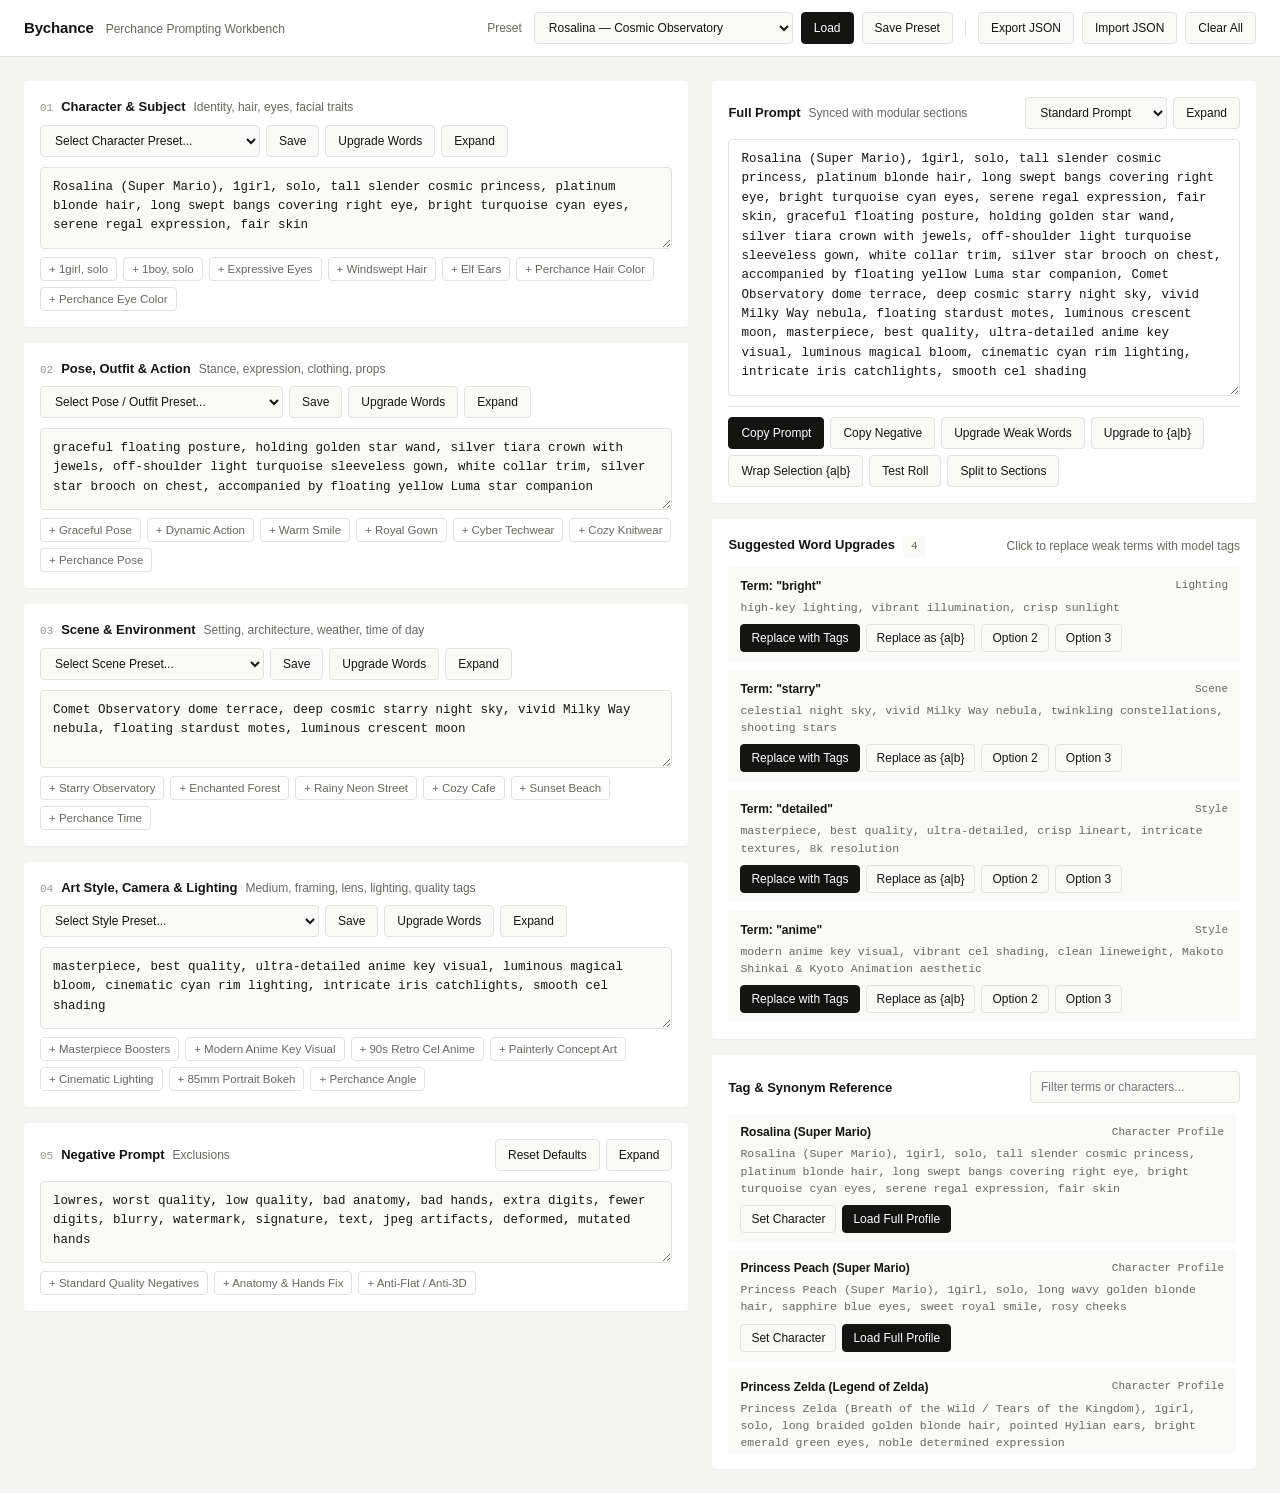
==== commit ba12082a: "Redesign UI to clean utilitarian minimal style with uniform controls, neutral palette, and zero AI t" ====
--- a/index.html
+++ b/index.html
@@ -3,25 +3,25 @@
 <head>
     <meta charset="UTF-8" />
     <meta name="viewport" content="width=device-width, initial-scale=1.0" />
-    <title>Bychance — Perchance Prompting Helper & Modular Workbench</title>
+    <title>Bychance — Perchance Prompt Workbench</title>
     <style>
-/* Bychance — Clean, Unclipped Perchance Prompting Workbench Stylesheet */
+/* Bychance — Utilitarian Minimalist Workbench Stylesheet */
 :root {
-    --bg-main: #0d1117;
-    --bg-panel: #161b22;
-    --bg-input: #090d12;
-    --bg-elevated: #1f2631;
-    --border-color: #30363d;
-    --border-focus: #6366f1;
-    --text-primary: #f0f6fc;
-    --text-secondary: #8b949e;
-    --text-muted: #6e7681;
-    --accent-indigo: #6366f1;
-    --accent-indigo-hover: #4f46e5;
-    --accent-emerald: #10b981;
-    --accent-amber: #f59e0b;
-    --accent-purple: #a855f7;
-    --accent-rose: #f43f5e;
+    --bg-canvas: #f4f4f1;
+    --bg-surface: #ffffff;
+    --bg-subtle: #f9f9f7;
+    --bg-hover: #ededeb;
+    --text-main: #141413;
+    --text-muted: #666660;
+    --text-faint: #94948e;
+    --line-color: #e2e2dd;
+    --line-strong: #c8c8c2;
+    --accent-ink: #141413;
+    --accent-ink-hover: #2c2c2a;
+    --control-h: 32px;
+    --radius: 4px;
+    --font-sans: -apple-system, BlinkMacSystemFont, "Inter", "Segoe UI", Roboto, Helvetica, Arial, sans-serif;
+    --font-mono: "SFMono-Regular", Consolas, "Liberation Mono", Menlo, Courier, monospace;
 }
 
 * {
@@ -31,129 +31,106 @@
 html, body {
     margin: 0;
     padding: 0;
-    background-color: var(--bg-main);
-    color: var(--text-primary);
-    font-family: -apple-system, BlinkMacSystemFont, "Segoe UI", Roboto, "Inter", sans-serif;
+    background-color: var(--bg-canvas);
+    color: var(--text-main);
+    font-family: var(--font-sans);
+    font-size: 13px;
     line-height: 1.5;
+    -webkit-font-smoothing: antialiased;
     min-height: 100vh;
-    overflow-x: hidden;
-    overflow-y: auto;
-}
-
-/* Top Bar */
+}
+
+/* Header Bar */
 .topbar {
-    background-color: var(--bg-panel);
-    border-bottom: 1px solid var(--border-color);
-    padding: 0.85rem 1.25rem;
+    background-color: var(--bg-surface);
+    border-bottom: 1px solid var(--line-color);
+    padding: 12px 24px;
     position: sticky;
     top: 0;
-    z-index: 40;
+    z-index: 30;
 }
 
 .topbar-inner {
-    max-width: 1520px;
+    max-width: 1480px;
     margin: 0 auto;
     display: flex;
     flex-wrap: wrap;
     align-items: center;
     justify-content: space-between;
-    gap: 0.85rem;
+    gap: 16px;
 }
 
 .brand-group {
     display: flex;
-    align-items: center;
-    gap: 0.75rem;
-}
-
-.brand-logo {
-    width: 2.25rem;
-    height: 2.25rem;
-    border-radius: 0.6rem;
-    background: linear-gradient(135deg, #6366f1, #a855f7);
-    display: flex;
-    align-items: center;
-    justify-content: center;
-    font-weight: 800;
-    font-size: 1.1rem;
-    color: #fff;
-    flex-shrink: 0;
+    align-items: baseline;
+    gap: 12px;
 }
 
 .brand-title {
-    font-size: 1.15rem;
-    font-weight: 700;
+    font-size: 15px;
+    font-weight: 600;
+    letter-spacing: -0.01em;
     margin: 0;
-    letter-spacing: -0.02em;
-}
-
-.brand-badge {
-    font-size: 0.7rem;
-    font-weight: 600;
-    padding: 0.15rem 0.5rem;
-    border-radius: 999px;
-    background: rgba(16, 185, 129, 0.15);
-    color: #34d399;
-    border: 1px solid rgba(16, 185, 129, 0.35);
-    margin-left: 0.4rem;
-    vertical-align: middle;
+    color: var(--text-main);
 }
 
 .brand-subtitle {
-    font-size: 0.78rem;
-    color: var(--text-secondary);
+    font-size: 12px;
+    color: var(--text-muted);
     margin: 0;
 }
 
-/* Full Preset Bar in Header */
 .preset-toolbar {
     display: flex;
     flex-wrap: wrap;
     align-items: center;
-    gap: 0.5rem;
-}
-
-/* Main Two-Column Workbench Layout (Zero overflow clipping) */
+    gap: 8px;
+}
+
+.toolbar-label {
+    font-size: 12px;
+    font-weight: 500;
+    color: var(--text-muted);
+    margin-right: 4px;
+}
+
+.toolbar-divider {
+    width: 1px;
+    height: 18px;
+    background-color: var(--line-color);
+    margin: 0 4px;
+}
+
+/* Main Workbench Grid */
 .workbench-container {
-    max-width: 1520px;
+    max-width: 1480px;
     margin: 0 auto;
-    padding: 1.25rem;
+    padding: 24px;
     display: grid;
     grid-template-columns: 1fr;
-    gap: 1.25rem;
+    gap: 24px;
     align-items: start;
 }
 
-@media (min-width: 1080px) {
+@media (min-width: 1040px) {
     .workbench-container {
-        grid-template-columns: 1.15fr 0.85fr;
+        grid-template-columns: 1.1fr 0.9fr;
     }
 }
 
 .column-stack {
     display: flex;
     flex-direction: column;
-    gap: 1rem;
+    gap: 16px;
     min-width: 0;
 }
 
-/* Editor Cards - NEVER overflow:hidden so expanded boxes and menus never clip */
+/* Section Panels */
 .editor-card {
-    background-color: var(--bg-panel);
-    border: 1px solid var(--border-color);
-    border-radius: 0.75rem;
-    padding: 1rem 1.1rem;
-    overflow: visible;
-    transition: border-color 0.15s ease;
-}
-
-.editor-card:focus-within {
-    border-color: var(--border-focus);
-}
-
-.editor-card.master-card {
-    border-color: rgba(99, 102, 241, 0.55);
-    background: linear-gradient(180deg, rgba(99, 102, 241, 0.06) 0%, var(--bg-panel) 100%);
+    background-color: var(--bg-surface);
+    border-radius: var(--radius);
+    padding: 16px;
+    box-shadow: 0 1px 2px rgba(0, 0, 0, 0.04);
 }
 
 .card-header {
@@ -161,296 +138,295 @@
     flex-wrap: wrap;
     align-items: center;
     justify-content: space-between;
-    gap: 0.5rem;
-    margin-bottom: 0.65rem;
+    gap: 8px;
+    margin-bottom: 10px;
 }
 
 .card-title-group {
     display: flex;
-    align-items: center;
-    gap: 0.5rem;
+    align-items: baseline;
+    gap: 8px;
+}
+
+.section-index {
+    font-family: var(--font-mono);
+    font-size: 11px;
+    color: var(--text-faint);
+    font-weight: 500;
 }
 
 .card-title {
-    font-size: 0.95rem;
-    font-weight: 700;
+    font-size: 13px;
+    font-weight: 600;
     margin: 0;
-    color: var(--text-primary);
+    color: var(--text-main);
 }
 
 .card-hint {
-    font-size: 0.75rem;
-    color: var(--text-secondary);
+    font-size: 12px;
+    color: var(--text-muted);
 }
 
 .card-controls {
     display: flex;
     flex-wrap: wrap;
     align-items: center;
-    gap: 0.4rem;
-}
-
-/* Inputs, Selects & Buttons */
+    gap: 6px;
+}
+
+/* Uniform Form Controls: All selects, inputs, and buttons share exact height & spacing */
 .select-input {
-    background-color: var(--bg-input);
-    color: var(--text-primary);
-    border: 1px solid var(--border-color);
-    border-radius: 0.45rem;
-    padding: 0.35rem 0.6rem;
-    font-size: 0.8rem;
-    max-width: 240px;
+    height: var(--control-h);
+    background-color: var(--bg-subtle);
+    color: var(--text-main);
+    border: 1px solid var(--line-color);
+    border-radius: var(--radius);
+    padding: 0 10px;
+    font-family: var(--font-sans);
+    font-size: 12px;
+    line-height: 30px;
     cursor: pointer;
+    transition: border-color 0.12s ease, background-color 0.12s ease;
+}
+
+.select-input:hover {
+    border-color: var(--line-strong);
 }
 
 .select-input:focus {
     outline: none;
-    border-color: var(--border-focus);
-}
-
+    border-color: var(--accent-ink);
+    background-color: var(--bg-surface);
+}
+
+.btn {
+    height: var(--control-h);
+    display: inline-flex;
+    align-items: center;
+    justify-content: center;
+    padding: 0 12px;
+    border-radius: var(--radius);
+    font-family: var(--font-sans);
+    font-size: 12px;
+    font-weight: 500;
+    border: 1px solid var(--line-color);
+    background-color: var(--bg-subtle);
+    color: var(--text-main);
+    cursor: pointer;
+    white-space: nowrap;
+    transition: background-color 0.12s ease, border-color 0.12s ease;
+}
+
+.btn:hover {
+    background-color: var(--bg-hover);
+    border-color: var(--line-strong);
+}
+
+.btn:active {
+    transform: translateY(0.5px);
+}
+
+.btn-primary {
+    background-color: var(--accent-ink);
+    border-color: var(--accent-ink);
+    color: #ffffff;
+}
+
+.btn-primary:hover {
+    background-color: var(--accent-ink-hover);
+    border-color: var(--accent-ink-hover);
+}
+
+.btn-sm {
+    height: 28px;
+    padding: 0 10px;
+    font-size: 12px;
+}
+
+/* Textareas — Clean, Unclipped, Auto-Growing */
 .prompt-textarea {
     width: 100%;
-    min-height: 86px;
-    background-color: var(--bg-input);
-    color: var(--text-primary);
-    border: 1px solid var(--border-color);
-    border-radius: 0.55rem;
-    padding: 0.7rem 0.85rem;
-    font-family: "JetBrains Mono", "Fira Code", ui-monospace, SFMono-Regular, Menlo, Monaco, Consolas, monospace;
-    font-size: 0.86rem;
+    min-height: 76px;
+    background-color: var(--bg-subtle);
+    color: var(--text-main);
+    border: 1px solid var(--line-color);
+    border-radius: var(--radius);
+    padding: 10px 12px;
+    font-family: var(--font-mono);
+    font-size: 12.5px;
     line-height: 1.55;
     resize: vertical;
     overflow-y: auto;
     display: block;
+    transition: border-color 0.12s ease, background-color 0.12s ease;
+}
+
+.prompt-textarea::placeholder {
+    color: var(--text-faint);
 }
 
 .prompt-textarea:focus {
     outline: none;
-    border-color: var(--border-focus);
-    box-shadow: 0 0 0 2px rgba(99, 102, 241, 0.2);
+    background-color: var(--bg-surface);
+    border-color: var(--accent-ink);
 }
 
 .prompt-textarea.master-textarea {
-    min-height: 165px;
-    font-size: 0.9rem;
+    min-height: 150px;
+    background-color: var(--bg-surface);
 }
 
 .prompt-textarea.expanded-box {
-    min-height: 280px !important;
-}
-
-/* Buttons */
-.btn {
-    display: inline-flex;
-    align-items: center;
-    justify-content: center;
-    gap: 0.35rem;
-    padding: 0.38rem 0.7rem;
-    border-radius: 0.45rem;
-    font-size: 0.78rem;
-    font-weight: 600;
-    border: 1px solid var(--border-color);
-    background-color: var(--bg-elevated);
-    color: var(--text-primary);
-    cursor: pointer;
-    transition: all 0.15s ease;
-    white-space: nowrap;
-}
-
-.btn:hover {
-    background-color: #2b3442;
-    border-color: #485260;
-}
-
-.btn-primary {
-    background-color: var(--accent-indigo);
-    border-color: var(--accent-indigo);
-    color: #ffffff;
-}
-
-.btn-primary:hover {
-    background-color: var(--accent-indigo-hover);
-    border-color: var(--accent-indigo-hover);
-}
-
-.btn-emerald {
-    background-color: rgba(16, 185, 129, 0.16);
-    border-color: rgba(16, 185, 129, 0.4);
-    color: #34d399;
-}
-
-.btn-emerald:hover {
-    background-color: rgba(16, 185, 129, 0.28);
-}
-
-.btn-amber {
-    background-color: rgba(245, 158, 11, 0.16);
-    border-color: rgba(245, 158, 11, 0.4);
-    color: #fbbf24;
-}
-
-.btn-amber:hover {
-    background-color: rgba(245, 158, 11, 0.28);
-}
-
-.btn-purple {
-    background-color: rgba(168, 85, 247, 0.16);
-    border-color: rgba(168, 85, 247, 0.4);
-    color: #c084fc;
-}
-
-.btn-purple:hover {
-    background-color: rgba(168, 85, 247, 0.28);
-}
-
-.btn-danger {
-    background-color: rgba(244, 63, 94, 0.14);
-    border-color: rgba(244, 63, 94, 0.35);
-    color: #fb7185;
-}
-
-.btn-danger:hover {
-    background-color: rgba(244, 63, 94, 0.25);
-}
-
-.btn-xs {
-    padding: 0.22rem 0.5rem;
-    font-size: 0.72rem;
+    min-height: 260px !important;
 }
 
 /* Quick Tag Chips */
 .chip-row {
     display: flex;
     flex-wrap: wrap;
-    gap: 0.35rem;
-    margin-top: 0.55rem;
+    gap: 6px;
+    margin-top: 8px;
 }
 
 .tag-chip {
-    background-color: var(--bg-input);
-    border: 1px solid var(--border-color);
-    color: var(--text-secondary);
-    border-radius: 999px;
-    padding: 0.2rem 0.55rem;
-    font-size: 0.72rem;
+    height: 24px;
+    display: inline-flex;
+    align-items: center;
+    background-color: transparent;
+    border: 1px solid var(--line-color);
+    color: var(--text-muted);
+    border-radius: var(--radius);
+    padding: 0 8px;
+    font-family: var(--font-sans);
+    font-size: 11.5px;
     cursor: pointer;
     transition: all 0.12s ease;
 }
 
 .tag-chip:hover {
-    color: var(--text-primary);
-    border-color: var(--accent-indigo);
-    background-color: rgba(99, 102, 241, 0.12);
-}
-
-/* Word Upgrade Suggestion Cards */
+    color: var(--text-main);
+    border-color: var(--line-strong);
+    background-color: var(--bg-subtle);
+}
+
+/* Master Action Bar */
+.master-toolbar {
+    display: flex;
+    flex-wrap: wrap;
+    align-items: center;
+    gap: 6px;
+    margin-top: 10px;
+    padding-top: 10px;
+    border-top: 1px solid var(--line-color);
+}
+
+/* Roll Preview Box */
+.roll-preview-box {
+    margin-top: 12px;
+    padding: 12px;
+    border-radius: var(--radius);
+    background-color: var(--bg-subtle);
+    border-left: 2px solid var(--accent-ink);
+}
+
+.roll-preview-text {
+    font-family: var(--font-mono);
+    font-size: 12px;
+    color: var(--text-main);
+    white-space: pre-wrap;
+    word-break: break-word;
+    margin: 6px 0 0 0;
+}
+
+/* Word Upgrade List & Lookup Table */
 .upgrade-list {
     display: flex;
     flex-direction: column;
-    gap: 0.65rem;
-    margin-top: 0.5rem;
+    gap: 8px;
 }
 
 .upgrade-item {
-    background-color: var(--bg-input);
-    border: 1px solid var(--border-color);
-    border-left: 3px solid var(--accent-amber);
-    border-radius: 0.5rem;
-    padding: 0.65rem 0.8rem;
+    background-color: var(--bg-subtle);
+    border-radius: var(--radius);
+    padding: 10px 12px;
 }
 
 .upgrade-item-header {
     display: flex;
     align-items: center;
     justify-content: space-between;
-    gap: 0.5rem;
-    margin-bottom: 0.35rem;
+    gap: 8px;
+    margin-bottom: 4px;
 }
 
 .upgrade-word-badge {
-    font-size: 0.78rem;
-    font-weight: 700;
-    color: #fbbf24;
+    font-size: 12px;
+    font-weight: 600;
+    color: var(--text-main);
 }
 
 .upgrade-cat-badge {
-    font-size: 0.68rem;
-    padding: 0.1rem 0.45rem;
-    border-radius: 0.3rem;
-    background-color: var(--bg-elevated);
-    color: var(--text-secondary);
+    font-family: var(--font-mono);
+    font-size: 11px;
+    color: var(--text-muted);
 }
 
 .upgrade-target-preview {
-    font-family: ui-monospace, SFMono-Regular, Menlo, monospace;
-    font-size: 0.76rem;
-    color: #a5b4fc;
-    margin-bottom: 0.45rem;
+    font-family: var(--font-mono);
+    font-size: 11.5px;
+    color: var(--text-muted);
+    margin-bottom: 8px;
     word-break: break-word;
 }
 
 .upgrade-actions {
     display: flex;
     flex-wrap: wrap;
-    gap: 0.35rem;
-}
-
-/* Roll Preview Box */
-.roll-preview-box {
-    margin-top: 0.75rem;
-    padding: 0.75rem;
-    border-radius: 0.5rem;
-    background-color: rgba(168, 85, 247, 0.08);
-    border: 1px solid rgba(168, 85, 247, 0.35);
-}
-
-.roll-preview-text {
-    font-family: ui-monospace, SFMono-Regular, Menlo, monospace;
-    font-size: 0.82rem;
-    color: #e9d5ff;
-    white-space: pre-wrap;
-    word-break: break-word;
-    margin: 0.35rem 0 0 0;
-}
-
-/* Dictionary Reference Grid */
+    gap: 6px;
+}
+
+/* Dictionary Reference List */
 .dict-grid {
-    display: grid;
-    grid-template-columns: 1fr;
-    gap: 0.5rem;
-    max-height: 360px;
-    overflow-y: auto;
-    padding-right: 0.25rem;
-    margin-top: 0.6rem;
-}
-
-.dict-row {
-    background-color: var(--bg-input);
-    border: 1px solid var(--border-color);
-    border-radius: 0.45rem;
-    padding: 0.55rem 0.7rem;
     display: flex;
     flex-direction: column;
-    gap: 0.25rem;
+    gap: 6px;
+    max-height: 340px;
+    overflow-y: auto;
+    padding-right: 4px;
+}
+
+.dict-row {
+    background-color: var(--bg-subtle);
+    border-radius: var(--radius);
+    padding: 10px 12px;
+}
+
+.status-count {
+    font-family: var(--font-mono);
+    font-size: 11px;
+    color: var(--text-muted);
+    background-color: var(--bg-subtle);
+    padding: 2px 8px;
+    border-radius: var(--radius);
 }
 
 /* Toast Notification */
 .toast-banner {
     position: fixed;
-    bottom: 1.25rem;
-    right: 1.25rem;
-    background-color: #1e293b;
-    color: #f8fafc;
-    border: 1px solid var(--accent-indigo);
-    border-radius: 0.55rem;
-    padding: 0.65rem 1rem;
-    font-size: 0.82rem;
-    font-weight: 600;
-    box-shadow: 0 10px 25px rgba(0, 0, 0, 0.45);
+    bottom: 20px;
+    right: 20px;
+    background-color: var(--accent-ink);
+    color: #ffffff;
+    border-radius: var(--radius);
+    padding: 8px 14px;
+    font-size: 12px;
+    font-weight: 500;
+    box-shadow: 0 4px 12px rgba(0, 0, 0, 0.12);
     z-index: 100;
     opacity: 0;
-    transform: translateY(10px);
+    transform: translateY(6px);
     pointer-events: none;
-    transition: all 0.2s ease;
+    transition: opacity 0.15s ease, transform 0.15s ease;
 }
 
 .toast-banner.visible {
@@ -465,256 +441,222 @@
 </style>
 </head>
 <body>
-    <!-- Top Header & Full Preset Toolbar -->
     <header class="topbar">
         <div class="topbar-inner">
             <div class="brand-group">
-                <div class="brand-logo">B</div>
-                <div>
-                    <h1 class="brand-title">
-                        Bychance Prompt Workbench
-                        <span class="brand-badge">Deterministic · Zero AI</span>
-                    </h1>
-                    <p class="brand-subtitle">
-                        Modular Perchance prompt builder, weak-word upgrader &amp; character tag translator
-                    </p>
-                </div>
+                <h1 class="brand-title">Bychance</h1>
+                <p class="brand-subtitle">Perchance Prompting Workbench</p>
             </div>
 
-            <!-- Full Setup Presets Bar -->
             <div class="preset-toolbar">
-                <label for="full-preset-select" class="card-hint" style="font-weight:600;">Full Setup Preset:</label>
-                <select id="full-preset-select" class="select-input" style="min-width:230px;" title="Select a complete Character + Outfit + Scene + Style preset"></select>
-                <button id="btn-load-full-preset" class="btn btn-primary" title="Load selected full preset into all modular boxes">
-                    📂 Load Preset
-                </button>
-                <button id="btn-save-full-preset" class="btn btn-emerald" title="Save all current modular boxes as a custom Full Preset">
-                    💾 Save Full Preset
-                </button>
-                <button id="btn-delete-full-preset" class="btn btn-danger hidden" title="Delete selected custom preset">
-                    🗑️ Delete
-                </button>
-                <button id="btn-export-presets" class="btn" title="Export your custom presets as JSON">
-                    📤 Export
-                </button>
-                <button id="btn-import-presets" class="btn" title="Import custom presets from JSON">
-                    📥 Import
-                </button>
+                <label for="full-preset-select" class="toolbar-label">Preset</label>
+                <select id="full-preset-select" class="select-input" style="min-width:220px;" title="Select a full preset"></select>
+                <button id="btn-load-full-preset" class="btn btn-primary">Load</button>
+                <button id="btn-save-full-preset" class="btn">Save Preset</button>
+                <button id="btn-delete-full-preset" class="btn hidden">Delete</button>
+                <div class="toolbar-divider"></div>
+                <button id="btn-export-presets" class="btn">Export JSON</button>
+                <button id="btn-import-presets" class="btn">Import JSON</button>
                 <input type="file" id="import-presets-input" accept=".json" class="hidden" />
-                <button id="btn-clear-all" class="btn btn-danger" title="Clear all modular prompt windows">
-                    🧹 Clear All
-                </button>
+                <button id="btn-clear-all" class="btn">Clear All</button>
             </div>
         </div>
     </header>
 
-    <!-- Main Workbench Grid -->
     <main class="workbench-container">
-        <!-- LEFT COLUMN: Split Modular Edit Windows -->
+        <!-- Left Column: Split Modular Sections -->
         <section class="column-stack" aria-label="Modular Prompt Sections">
-            <!-- 1. Character & Identity -->
+            <!-- 01. Character -->
             <div class="editor-card" id="card-character">
                 <div class="card-header">
                     <div class="card-title-group">
-                        <h2 class="card-title">👤 1. Character &amp; Subject</h2>
-                        <span class="card-hint">(Identity, hair, eyes, facial traits, species)</span>
+                        <span class="section-index">01</span>
+                        <h2 class="card-title">Character &amp; Subject</h2>
+                        <span class="card-hint">Identity, hair, eyes, facial traits</span>
                     </div>
                     <div class="card-controls">
-                        <select id="preset-select-character" class="select-input" title="Swap only the Character while keeping Outfit & Scene"></select>
-                        <button class="btn btn-xs" data-save-section="character" title="Save current Character box as a reusable Character preset">+ Save</button>
-                        <button class="btn btn-xs btn-danger hidden" id="del-section-character" data-delete-section="character" title="Delete selected custom Character preset">🗑️</button>
-                        <button class="btn btn-xs btn-amber" data-upgrade-section="character" title="Upgrade weak words or expand character names in this box">✨ Upgrade Words</button>
-                        <button class="btn btn-xs" data-expand-box="box-character" title="Toggle tall expanded view">↕️ Expand</button>
+                        <select id="preset-select-character" class="select-input"></select>
+                        <button class="btn" data-save-section="character">Save</button>
+                        <button class="btn hidden" id="del-section-character" data-delete-section="character">Delete</button>
+                        <button class="btn" data-upgrade-section="character">Upgrade Words</button>
+                        <button class="btn" data-expand-box="box-character">Expand</button>
                     </div>
                 </div>
                 <textarea
                     id="box-character"
                     class="prompt-textarea"
-                    placeholder="Type character name (e.g. Rosalina, Zelda, Frieren, 2B) or traits (1girl, solo, silver hair, emerald eyes)..."
+                    placeholder="Character name (e.g. Rosalina, Zelda, Frieren, 2B) or subject traits (1girl, solo, silver hair, emerald eyes)..."
                 ></textarea>
                 <div class="chip-row" id="chips-character"></div>
             </div>
 
-            <!-- 2. Pose, Outfit & Accessories -->
+            <!-- 02. Pose & Outfit -->
             <div class="editor-card" id="card-outfit">
                 <div class="card-header">
                     <div class="card-title-group">
-                        <h2 class="card-title">👗 2. Pose, Outfit &amp; Action</h2>
-                        <span class="card-hint">(Stance, expression, clothing, fabrics, props)</span>
+                        <span class="section-index">02</span>
+                        <h2 class="card-title">Pose, Outfit &amp; Action</h2>
+                        <span class="card-hint">Stance, expression, clothing, props</span>
                     </div>
                     <div class="card-controls">
-                        <select id="preset-select-outfit" class="select-input" title="Swap only the Pose & Outfit while keeping Character & Scene"></select>
-                        <button class="btn btn-xs" data-save-section="outfit" title="Save current Pose/Outfit box as a reusable preset">+ Save</button>
-                        <button class="btn btn-xs btn-danger hidden" id="del-section-outfit" data-delete-section="outfit" title="Delete selected custom Outfit preset">🗑️</button>
-                        <button class="btn btn-xs btn-amber" data-upgrade-section="outfit" title="Upgrade weak pose/clothing words in this box">✨ Upgrade Words</button>
-                        <button class="btn btn-xs" data-expand-box="box-outfit" title="Toggle tall expanded view">↕️ Expand</button>
+                        <select id="preset-select-outfit" class="select-input"></select>
+                        <button class="btn" data-save-section="outfit">Save</button>
+                        <button class="btn hidden" id="del-section-outfit" data-delete-section="outfit">Delete</button>
+                        <button class="btn" data-upgrade-section="outfit">Upgrade Words</button>
+                        <button class="btn" data-expand-box="box-outfit">Expand</button>
                     </div>
                 </div>
                 <textarea
                     id="box-outfit"
                     class="prompt-textarea"
-                    placeholder="Pose, expression, clothing, accessories (e.g. graceful standing pose, ornate turquoise gown, holding star wand)..."
+                    placeholder="Pose, expression, garments, fabrics, accessories..."
                 ></textarea>
                 <div class="chip-row" id="chips-outfit"></div>
             </div>
 
-            <!-- 3. Scene & Environment -->
+            <!-- 03. Scene & Environment -->
             <div class="editor-card" id="card-scene">
                 <div class="card-header">
                     <div class="card-title-group">
-                        <h2 class="card-title">🏞️ 3. Scene &amp; Environment</h2>
-                        <span class="card-hint">(Setting, architecture, weather, time of day, background)</span>
+                        <span class="section-index">03</span>
+                        <h2 class="card-title">Scene &amp; Environment</h2>
+                        <span class="card-hint">Setting, architecture, weather, time of day</span>
                     </div>
                     <div class="card-controls">
-                        <select id="preset-select-scene" class="select-input" title="Swap only the Scene/Background"></select>
-                        <button class="btn btn-xs" data-save-section="scene" title="Save current Scene box as a reusable preset">+ Save</button>
-                        <button class="btn btn-xs btn-danger hidden" id="del-section-scene" data-delete-section="scene" title="Delete selected custom Scene preset">🗑️</button>
-                        <button class="btn btn-xs btn-amber" data-upgrade-section="scene" title="Upgrade weak environment words in this box">✨ Upgrade Words</button>
-                        <button class="btn btn-xs" data-expand-box="box-scene" title="Toggle tall expanded view">↕️ Expand</button>
+                        <select id="preset-select-scene" class="select-input"></select>
+                        <button class="btn" data-save-section="scene">Save</button>
+                        <button class="btn hidden" id="del-section-scene" data-delete-section="scene">Delete</button>
+                        <button class="btn" data-upgrade-section="scene">Upgrade Words</button>
+                        <button class="btn" data-expand-box="box-scene">Expand</button>
                     </div>
                 </div>
                 <textarea
                     id="box-scene"
                     class="prompt-textarea"
-                    placeholder="Background setting, lighting atmosphere, weather (e.g. cosmic starry observatory, Milky Way nebula, floating stardust)..."
+                    placeholder="Background setting, atmosphere, weather..."
                 ></textarea>
                 <div class="chip-row" id="chips-scene"></div>
             </div>
 
-            <!-- 4. Art Style, Camera & Lighting -->
+            <!-- 04. Art Style, Camera & Quality -->
             <div class="editor-card" id="card-style">
                 <div class="card-header">
                     <div class="card-title-group">
-                        <h2 class="card-title">🎨 4. Art Style, Camera &amp; Quality</h2>
-                        <span class="card-hint">(Medium, studio aesthetic, camera angle, lighting, quality tags)</span>
+                        <span class="section-index">04</span>
+                        <h2 class="card-title">Art Style, Camera &amp; Lighting</h2>
+                        <span class="card-hint">Medium, framing, lens, lighting, quality tags</span>
                     </div>
                     <div class="card-controls">
-                        <select id="preset-select-style" class="select-input" title="Swap only the Art Style & Camera setup"></select>
-                        <button class="btn btn-xs" data-save-section="style" title="Save current Art Style box as a reusable preset">+ Save</button>
-                        <button class="btn btn-xs btn-danger hidden" id="del-section-style" data-delete-section="style" title="Delete selected custom Style preset">🗑️</button>
-                        <button class="btn btn-xs btn-amber" data-upgrade-section="style" title="Upgrade weak style/camera/lighting words in this box">✨ Upgrade Words</button>
-                        <button class="btn btn-xs" data-expand-box="box-style" title="Toggle tall expanded view">↕️ Expand</button>
+                        <select id="preset-select-style" class="select-input"></select>
+                        <button class="btn" data-save-section="style">Save</button>
+                        <button class="btn hidden" id="del-section-style" data-delete-section="style">Delete</button>
+                        <button class="btn" data-upgrade-section="style">Upgrade Words</button>
+                        <button class="btn" data-expand-box="box-style">Expand</button>
                     </div>
                 </div>
                 <textarea
                     id="box-style"
                     class="prompt-textarea"
-                    placeholder="Art style, camera angle, lighting, quality tags (e.g. masterpiece, best quality, modern anime key visual, cinematic rim lighting)..."
+                    placeholder="Art style, camera angle, lighting, quality tags..."
                 ></textarea>
                 <div class="chip-row" id="chips-style"></div>
             </div>
 
-            <!-- 5. Negative Prompt -->
+            <!-- 05. Negative Prompt -->
             <div class="editor-card" id="card-negative">
                 <div class="card-header">
                     <div class="card-title-group">
-                        <h2 class="card-title">🚫 5. Negative Prompt / Exclusions</h2>
-                        <span class="card-hint">(Tags to exclude in Perchance negative prompt box)</span>
+                        <span class="section-index">05</span>
+                        <h2 class="card-title">Negative Prompt</h2>
+                        <span class="card-hint">Exclusions</span>
                     </div>
                     <div class="card-controls">
-                        <button class="btn btn-xs" id="btn-reset-negative" title="Restore standard high-signal negative prompt tags">↺ Default Negatives</button>
-                        <button class="btn btn-xs" data-expand-box="box-negative" title="Toggle tall expanded view">↕️ Expand</button>
+                        <button class="btn" id="btn-reset-negative">Reset Defaults</button>
+                        <button class="btn" data-expand-box="box-negative">Expand</button>
                     </div>
                 </div>
                 <textarea
                     id="box-negative"
                     class="prompt-textarea"
-                    style="min-height:66px;"
+                    style="min-height:60px;"
                     placeholder="lowres, worst quality, low quality, bad anatomy, bad hands, blurry, watermark..."
                 ></textarea>
                 <div class="chip-row" id="chips-negative"></div>
             </div>
         </section>
 
-        <!-- RIGHT COLUMN: Unified Copy-Paste Master Window & Word Upgrader -->
-        <aside class="column-stack" aria-label="Full Master Prompt and Word Upgrader">
-            <!-- Master Full Prompt Copy-Paste Window -->
-            <div class="editor-card master-card">
+        <!-- Right Column: Full Prompt Master Window & Word Upgrader -->
+        <aside class="column-stack" aria-label="Full Prompt and Word Upgrader">
+            <!-- Master Copy-Paste Window -->
+            <div class="editor-card">
                 <div class="card-header">
                     <div class="card-title-group">
-                        <h2 class="card-title">📋 Full Prompt Copy-Paste Window</h2>
-                        <span class="card-hint">Live-synced with modular boxes · Paste here &amp; split anytime</span>
+                        <h2 class="card-title">Full Prompt</h2>
+                        <span class="card-hint">Synced with modular sections</span>
                     </div>
                     <div class="card-controls">
-                        <select id="master-format-select" class="select-input" title="Choose how the Full Prompt window formats your output">
-                            <option value="standard">Format: Standard Prompt</option>
-                            <option value="with-negative">Format: Prompt + Negative</option>
-                            <option value="perchance-list">Format: Perchance List Code</option>
+                        <select id="master-format-select" class="select-input">
+                            <option value="standard">Standard Prompt</option>
+                            <option value="with-negative">Prompt + Negative</option>
+                            <option value="perchance-list">Perchance List</option>
                         </select>
-                        <button class="btn btn-xs" data-expand-box="box-master" title="Toggle tall expanded view">↕️ Expand</button>
+                        <button class="btn" data-expand-box="box-master">Expand</button>
                     </div>
                 </div>
 
                 <textarea
                     id="box-master"
                     class="prompt-textarea master-textarea"
-                    placeholder="Your complete assembled prompt appears here automatically. You can also paste any full prompt here and click '↙️ Split into Modular Boxes' below!"
+                    placeholder="Assembled full prompt. Paste any prompt here and click 'Split to Sections' to populate the modular editors."
                 ></textarea>
 
-                <!-- Primary Copy & Action Bar -->
-                <div class="card-controls" style="margin-top:0.7rem; gap:0.45rem;">
-                    <button id="btn-copy-master" class="btn btn-primary" title="Copy the full prompt to clipboard">
-                        📋 Copy Full Prompt
-                    </button>
-                    <button id="btn-copy-negative" class="btn" title="Copy only the Negative Prompt to clipboard">
-                        📋 Copy Negative
-                    </button>
-                    <button id="btn-upgrade-all" class="btn btn-amber" title="Deterministically replace weak words across all sections with model-recognized tags">
-                        ✨ Upgrade All Weak Words
-                    </button>
-                    <button id="btn-upgrade-perchance" class="btn btn-purple" title="Upgrade weak words into Perchance {option1|option2} dynamic choices">
-                        🎲 Upgrade to {a|b} Choices
-                    </button>
-                    <button id="btn-wrap-choice" class="btn" title="Wrap highlighted text in the Full Prompt box into {opt1|opt2} Perchance syntax">
-                        {a|b} Wrap Selection
-                    </button>
-                    <button id="btn-roll-preview" class="btn btn-emerald" title="Test-roll any {a|b|c} Perchance syntax in your prompt to preview a sample output">
-                        🎲 Test Roll {Syntax}
-                    </button>
-                    <button id="btn-split-to-boxes" class="btn" title="Parse the text inside this Full Prompt box into Character, Pose/Outfit, Scene, Style, and Negative boxes">
-                        ↙️ Split into Modular Boxes
-                    </button>
+                <div class="master-toolbar">
+                    <button id="btn-copy-master" class="btn btn-primary">Copy Prompt</button>
+                    <button id="btn-copy-negative" class="btn">Copy Negative</button>
+                    <button id="btn-upgrade-all" class="btn">Upgrade Weak Words</button>
+                    <button id="btn-upgrade-perchance" class="btn">Upgrade to {a|b}</button>
+                    <button id="btn-wrap-choice" class="btn">Wrap Selection {a|b}</button>
+                    <button id="btn-roll-preview" class="btn">Test Roll</button>
+                    <button id="btn-split-to-boxes" class="btn">Split to Sections</button>
                 </div>
 
-                <!-- Perchance {a|b} Test-Roll Preview Output -->
                 <div id="roll-preview-container" class="roll-preview-box hidden">
-                    <div class="card-header" style="margin-bottom:0.2rem;">
-                        <span class="card-title" style="font-size:0.8rem; color:#d8b4fe;">🎲 Sample Perchance Roll Preview</span>
+                    <div class="card-header" style="margin-bottom:4px;">
+                        <span class="card-title" style="font-size:12px;">Sample Roll Output</span>
                         <div class="card-controls">
-                            <button id="btn-reroll" class="btn btn-xs btn-purple">🎲 Re-Roll</button>
-                            <button id="btn-copy-roll" class="btn btn-xs">📋 Copy Roll</button>
-                            <button id="btn-close-roll" class="btn btn-xs">✕</button>
+                            <button id="btn-reroll" class="btn btn-sm">Re-Roll</button>
+                            <button id="btn-copy-roll" class="btn btn-sm">Copy</button>
+                            <button id="btn-close-roll" class="btn btn-sm">Close</button>
                         </div>
                     </div>
                     <p id="roll-preview-output" class="roll-preview-text"></p>
                 </div>
             </div>
 
-            <!-- Live Word & Character Upgrader Panel -->
+            <!-- Detected Word & Character Upgrades -->
             <div class="editor-card">
                 <div class="card-header">
                     <div class="card-title-group">
-                        <h2 class="card-title">🪄 Detected Word &amp; Character Upgrades</h2>
-                        <span id="upgrade-count-badge" class="brand-badge">0 found</span>
+                        <h2 class="card-title">Suggested Word Upgrades</h2>
+                        <span id="upgrade-count-badge" class="status-count">0</span>
                     </div>
-                    <span class="card-hint">Click any suggestion to swap weak words for stronger model tags</span>
+                    <span class="card-hint">Click to replace weak terms with model tags</span>
                 </div>
                 <div id="upgrade-suggestions-list" class="upgrade-list"></div>
             </div>
 
-            <!-- Deterministic Word & Character Dictionary Browser -->
+            <!-- Deterministic Tag & Character Lookup -->
             <div class="editor-card">
                 <div class="card-header">
                     <div class="card-title-group">
-                        <h2 class="card-title">📖 Model Tag &amp; Synonym Lookup</h2>
-                        <span class="card-hint">Search weak words or characters to insert stronger tags</span>
+                        <h2 class="card-title">Tag &amp; Synonym Reference</h2>
                     </div>
                     <input
                         type="search"
                         id="dict-search-input"
                         class="select-input"
                         style="min-width:210px;"
-                        placeholder="Search e.g. Rosalina, shiny, camera, sad..."
+                        placeholder="Filter terms or characters..."
                     />
                 </div>
                 <div id="dict-browser-grid" class="dict-grid"></div>
@@ -722,10 +664,8 @@
         </aside>
     </main>
 
-    <!-- Toast Notification -->
     <div id="toast-banner" class="toast-banner" role="status" aria-live="polite"></div>
 
-    <!-- Scripts -->
     <script>
 /**
  * Bychance Deterministic Prompt Engine (Zero-AI)
@@ -1464,7 +1404,7 @@
 /**
  * Bychance Preset Manager
  * Manages Full Setup Presets and Per-Section Modular Presets (Character, Outfit/Pose, Scene, Art Style)
- * with full localStorage persistence, custom saving, deleting, and JSON import/export.
+ * with localStorage persistence, custom saving, deleting, and JSON import/export.
  */
 
 const PresetManager = (() => {
@@ -1474,11 +1414,11 @@
 
     const DEFAULT_NEGATIVE = "lowres, worst quality, low quality, bad anatomy, bad hands, extra digits, fewer digits, blurry, watermark, signature, text, jpeg artifacts, deformed, mutated hands";
 
-    // Built-in Full Setup Presets (populates all modular editors accurately)
+    // Built-in Full Setup Presets
     const BUILTIN_FULL_PRESETS = [
         {
             id: "full_rosalina",
-            name: "⭐ Rosalina — Cosmic Observatory",
+            name: "Rosalina — Cosmic Observatory",
             builtin: true,
             sections: {
                 character: "Rosalina (Super Mario), 1girl, solo, tall slender cosmic princess, platinum blonde hair, long swept bangs covering right eye, bright turquoise cyan eyes, serene regal expression, fair skin",
@@ -1490,7 +1430,7 @@
         },
         {
             id: "full_zelda",
-            name: "🗡️ Princess Zelda — Sacred Ruins",
+            name: "Princess Zelda — Sacred Ruins",
             builtin: true,
             sections: {
                 character: "Princess Zelda (Legend of Zelda), 1girl, solo, long braided golden blonde hair, pointed Hylian ears, bright emerald green eyes, noble contemplative expression",
@@ -1502,7 +1442,7 @@
         },
         {
             id: "full_frieren",
-            name: "🌿 Frieren — Twilight Flower Field",
+            name: "Frieren — Twilight Flower Field",
             builtin: true,
             sections: {
                 character: "Frieren (Sousou no Frieren), 1girl, solo, petite elf mage, silver-white hair in long twin tails, long pointed elf ears, calm emerald green eyes, gentle nostalgic smile",
@@ -1514,7 +1454,7 @@
         },
         {
             id: "full_2b",
-            name: "⚔️ 2B — Post-Apocalyptic Cathedral",
+            name: "2B — Post-Apocalyptic Cathedral",
             builtin: true,
             sections: {
                 character: "2B (NieR:Automata), YoRHa No.2 Type B, 1girl, solo, short silver-white bob hair, bangs, black combat visor blindfold over eyes, beauty mark under lip, stoic expression",
@@ -1526,7 +1466,7 @@
         },
         {
             id: "full_samus",
-            name: "🚀 Samus Aran — Starship Bridge",
+            name: "Samus Aran — Starship Bridge",
             builtin: true,
             sections: {
                 character: "Samus Aran (Metroid), 1girl, solo, tall athletic figure, long golden blonde hair in high ponytail, piercing ice-blue eyes, beauty mark under left eye, confident gaze",
@@ -1538,7 +1478,7 @@
         },
         {
             id: "full_miku",
-            name: "🎵 Hatsune Miku — Holographic Concert",
+            name: "Hatsune Miku — Holographic Concert",
             builtin: true,
             sections: {
                 character: "Hatsune Miku (Vocaloid), 1girl, solo, very long aqua-turquoise twin tails, bright turquoise eyes, joyful beaming smile, sparkling eye catchlights",
@@ -1550,7 +1490,7 @@
         },
         {
             id: "full_perchance_mix",
-            name: "🎲 Dynamic Fantasy Explorer (Perchance {a|b})",
+            name: "Dynamic Fantasy Explorer ({a|b} Syntax)",
             builtin: true,
             sections: {
                 character: "1girl, solo, {silver-white|platinum blonde|midnight black|crimson} hair, {windswept hair|long braided hair|twin tails}, {emerald green|sapphire blue|amber gold} eyes, detailed iris catchlights",
@@ -1562,153 +1502,153 @@
         }
     ];
 
-    // Built-in Modular Section Presets (mix & match Character, Outfit/Pose, Scene, or Style independently)
+    // Built-in Modular Section Presets
     const BUILTIN_SECTION_PRESETS = {
         character: [
             {
                 id: "char_rosalina",
-                name: "⭐ Rosalina (Super Mario)",
+                name: "Rosalina (Super Mario)",
                 value: "Rosalina (Super Mario), 1girl, solo, tall slender cosmic princess, platinum blonde hair, long swept bangs covering right eye, bright turquoise cyan eyes, serene regal expression, fair skin"
             },
             {
                 id: "char_peach",
-                name: "👑 Princess Peach (Super Mario)",
+                name: "Princess Peach (Super Mario)",
                 value: "Princess Peach (Super Mario), 1girl, solo, long wavy golden blonde hair, sapphire blue eyes, sweet royal smile, rosy cheeks"
             },
             {
                 id: "char_zelda",
-                name: "🗡️ Princess Zelda (Legend of Zelda)",
+                name: "Princess Zelda (Legend of Zelda)",
                 value: "Princess Zelda (Legend of Zelda), 1girl, solo, long braided golden blonde hair, pointed Hylian ears, bright emerald green eyes, noble expression"
             },
             {
                 id: "char_frieren",
-                name: "🌿 Frieren (Sousou no Frieren)",
+                name: "Frieren (Sousou no Frieren)",
                 value: "Frieren (Sousou no Frieren), 1girl, solo, petite elf mage, silver-white hair in long twin tails, long pointed elf ears, calm green eyes, gentle nostalgic expression"
             },
             {
                 id: "char_2b",
-                name: "⚔️ 2B (NieR:Automata)",
+                name: "2B (NieR:Automata)",
                 value: "2B (NieR:Automata), YoRHa No.2 Type B, 1girl, solo, short silver-white bob hair, bangs, black combat visor blindfold, beauty mark under lip"
             },
             {
                 id: "char_samus",
-                name: "🚀 Samus Aran (Metroid)",
+                name: "Samus Aran (Metroid)",
                 value: "Samus Aran (Metroid), 1girl, solo, tall athletic figure, long golden blonde hair in high ponytail, piercing ice-blue eyes, beauty mark under left eye"
             },
             {
                 id: "char_miku",
-                name: "🎵 Hatsune Miku (Vocaloid)",
+                name: "Hatsune Miku (Vocaloid)",
                 value: "Hatsune Miku (Vocaloid), 1girl, solo, very long aqua-turquoise twin tails, bright turquoise eyes, cheerful energetic smile"
             },
             {
                 id: "char_tifa",
-                name: "🥊 Tifa Lockhart (FFVII)",
+                name: "Tifa Lockhart (FFVII)",
                 value: "Tifa Lockhart (Final Fantasy VII), 1girl, solo, long dark brown hair with dolphin-tail tips, warm wine-red eyes, athletic toned physique, confident smile"
             },
             {
                 id: "char_custom_elf",
-                name: "🧝‍♀️ Ethereal High Elf Archetype",
+                name: "Ethereal High Elf Archetype",
                 value: "1girl, solo, ethereal high elf, waist-length iridescent silver hair, long pointed elf ears, luminous violet eyes, delicate eyelashes, serene expression"
             }
         ],
         outfit: [
             {
                 id: "out_rosalina_gown",
-                name: "⭐ Rosalina's Turquoise Gown & Luma",
+                name: "Rosalina's Turquoise Gown & Luma",
                 value: "graceful floating posture, holding golden star wand, silver tiara crown, off-shoulder light turquoise sleeveless gown, white collar trim, silver star brooch on chest, floating yellow Luma companion"
             },
             {
                 id: "out_cozy_cafe",
-                name: "☕ Cozy Autumn Sweater & Coffee",
+                name: "Cozy Autumn Sweater & Coffee",
                 value: "seated at wooden table, holding warm ceramic coffee mug with both hands, gentle smile, oversized cream cable-knit sweater, plaid pleated skirt, warm scarf"
             },
             {
                 id: "out_cyber_techwear",
-                name: "⚡ Cyberpunk Neon Techwear & Katana",
+                name: "Cyberpunk Neon Techwear & Katana",
                 value: "confident standing pose, looking back over shoulder, sleek matte-black futuristic techwear jacket, glowing cyan neon collar trim, tactical utility straps, fingerless gloves, holographic katana"
             },
             {
                 id: "out_royal_ballgown",
-                name: "👑 Opulent Royal Ballgown",
+                name: "Opulent Royal Ballgown",
                 value: "poised curtsy stance, looking at viewer, ornate midnight-blue silk ballgown, gold filigree embroidery, layered chiffon skirt, diamond tiara, long white opera gloves"
             },
             {
                 id: "out_valkyrie_armor",
-                name: "🛡️ Engraved Silver Valkyrie Armor",
+                name: "Engraved Silver Valkyrie Armor",
                 value: "heroic wind-swept combat stance, holding winged spear, engraved silver filigree plate armor, white feathered cape, gilded pauldrons, battle-ready expression"
             },
             {
                 id: "out_summer_sundress",
-                name: "🌻 Sunlit Summer Sundress & Straw Hat",
+                name: "Sunlit Summer Sundress & Straw Hat",
                 value: "walking along shoreline, holding wide-brimmed straw sunhat against breeze, joyful laugh, flowing white linen sundress with ribbon, barefoot"
             },
             {
                 id: "out_action_spellcaster",
-                name: "✨ Dynamic Arcane Spellcasting Pose",
+                name: "Dynamic Arcane Spellcasting Pose",
                 value: "dynamic airborne action pose, foreshortened hand reaching out, casting glowing arcane magic circle, billowing mage cloak, intense focused gaze"
             }
         ],
         scene: [
             {
                 id: "scn_observatory",
-                name: "🌌 Cosmic Starry Observatory",
+                name: "Cosmic Starry Observatory",
                 value: "Comet Observatory dome terrace, deep cosmic starry night sky, vivid Milky Way nebula, floating stardust particles, luminous crescent moon"
             },
             {
                 id: "scn_neon_rain",
-                name: "🌧️ Rainy Cyberpunk Neon Alley",
+                name: "Rainy Cyberpunk Neon Alley",
                 value: "neon-drenched cyberpunk street at night, wet asphalt mirror reflections, glowing holographic kanji signage, falling rain droplets, steam rising from vents"
             },
             {
                 id: "scn_enchanted_forest",
-                name: "🌲 Sunlit Enchanted Forest Glade",
+                name: "Sunlit Enchanted Forest Glade",
                 value: "ancient mossy forest glade, golden sunbeams filtering through dense canopy, glowing bioluminescent mushrooms, crystal clear stream, floating pollen motes"
             },
             {
                 id: "scn_cozy_cafe",
-                name: "☕ Warm Rainy-Window Cafe Interior",
+                name: "Warm Rainy-Window Cafe Interior",
                 value: "cozy vintage wooden cafe interior, warm amber Edison bulb lighting, raindrops streaking down glass windowpane, blurred city bokeh outside, bookshelves"
             },
             {
                 id: "scn_gothic_palace",
-                name: "🏰 Grand Stained-Glass Cathedral",
+                name: "Grand Stained-Glass Cathedral",
                 value: "grand Gothic cathedral hall, soaring vaulted marble arches, towering stained glass rose windows casting colorful light beams, candelabras"
             },
             {
                 id: "scn_sunset_beach",
-                name: "🌅 Golden Hour Ocean Horizon",
+                name: "Golden Hour Ocean Horizon",
                 value: "scenic tropical ocean shoreline at golden hour sunset, turquoise translucent waves, wet sand reflections, dramatic glowing cumulonimbus clouds"
             }
         ],
         style: [
             {
                 id: "sty_modern_anime",
-                name: "🎨 Modern Anime Key Visual (Shinkai / KyoAni)",
+                name: "Modern Anime Key Visual (Shinkai / KyoAni)",
                 value: "masterpiece, best quality, ultra-detailed modern anime key visual, Makoto Shinkai and Kyoto Animation aesthetic, vibrant cel shading, crisp lineart, cinematic rim lighting, luminous bloom, shallow depth of field"
             },
             {
                 id: "sty_90s_cel",
-                name: "📼 90s Retro Cel Anime Aesthetic",
+                name: "90s Retro Cel Anime Aesthetic",
                 value: "masterpiece, best quality, 1990s retro anime production cel aesthetic, hand-painted gouache background, subtle VHS film grain, classic high-contrast cel shading, nostalgic color palette"
             },
             {
                 id: "sty_ufotable_action",
-                name: "⚡ Ufotable Dynamic Lighting & VFX",
+                name: "Ufotable Dynamic Lighting & VFX",
                 value: "masterpiece, best quality, ufotable style digital anime illustration, dramatic high-contrast lighting, glowing particle effects, dynamic camera angle, crisp metallic highlights, absurdres"
             },
             {
                 id: "sty_painterly_fantasy",
-                name: "🖌️ Painterly Fantasy Concept Art",
+                name: "Painterly Fantasy Concept Art",
                 value: "masterpiece, best quality, digital fantasy concept art illustration, expressive painterly brushwork, rich atmospheric color grading, volumetric god rays, chiaroscuro lighting, intricate textures"
             },
             {
                 id: "sty_watercolor",
-                name: "🌸 Soft Storybook Watercolor",
+                name: "Soft Storybook Watercolor",
                 value: "masterpiece, best quality, delicate watercolor and ink illustration, textured cold-press paper grain, soft pastel washes, gentle diffused daylight, whimsical aesthetic"
             },
             {
                 id: "sty_photoreal",
-                name: "📷 Cinematic 85mm Photorealistic Portrait",
+                name: "Cinematic 85mm Photorealistic Portrait",
                 value: "RAW photo, masterpiece, best quality, photorealistic portrait, 85mm f/1.4 prime lens, creamy bokeh background, natural skin texture, subsurface scattering, Kodak Portra 400 film grading, cinematic key lighting"
             }
         ]
@@ -1771,7 +1711,7 @@
         const list = getCustomFullPresets();
         const newPreset = {
             id: "custom_full_" + Date.now(),
-            name: `💾 ${name.trim()}`,
+            name: `${name.trim()} (Custom)`,
             builtin: false,
             sections: { ...sections }
         };
@@ -1790,7 +1730,7 @@
         if (!map[sectionKey]) map[sectionKey] = [];
         const newEntry = {
             id: `custom_${sectionKey}_${Date.now()}`,
-            name: `💾 ${name.trim()}`,
+            name: `${name.trim()} (Custom)`,
             value: value.trim(),
             custom: true
         };
@@ -1917,14 +1857,13 @@
         if (toastTimer) clearTimeout(toastTimer);
         toastTimer = setTimeout(() => {
             banner.classList.remove("visible");
-        }, 2600);
-    }
-
-    // Auto-adjust textarea height so content never clips
+        }, 2400);
+    }
+
     function autoFitTextarea(el) {
         if (!el) return;
         el.style.height = "auto";
-        const minH = el.classList.contains("master-textarea") ? 165 : 86;
+        const minH = el.classList.contains("master-textarea") ? 150 : 76;
         el.style.height = Math.max(minH, Math.min(el.scrollHeight + 4, 420)) + "px";
     }
 
@@ -1933,7 +1872,6 @@
         autoFitTextarea(masterBox);
     }
 
-    // Read current modular sections state
     function getCurrentSections() {
         return {
             character: boxes.character.value,
@@ -1944,7 +1882,6 @@
         };
     }
 
-    // Write state into modular boxes and sync master window
     function setSections(sections, syncMaster = true) {
         SECTION_KEYS.forEach((k) => {
             if (typeof sections[k] === "string") {
@@ -1960,7 +1897,6 @@
         }
     }
 
-    // Sync Modular Boxes -> Full Master Prompt Window
     function syncModularToMaster() {
         const current = getCurrentSections();
         const format = masterFormatSelect.value || "standard";
@@ -1970,7 +1906,6 @@
         autoFitAllTextareas();
     }
 
-    // Populate Full Setup Presets Dropdown
     function renderFullPresetDropdown(selectedId) {
         const all = PresetManager.getAllFullPresets();
         fullPresetSelect.innerHTML = "";
@@ -1996,7 +1931,6 @@
         }
     }
 
-    // Populate Per-Section Modular Presets Dropdowns
     function renderSectionPresetDropdowns() {
         ["character", "outfit", "scene", "style"].forEach((sectionKey) => {
             const selectEl = sectionSelects[sectionKey];
@@ -2007,10 +1941,10 @@
             const placeholder = document.createElement("option");
             placeholder.value = "";
             const labelMap = {
-                character: "Swap Character Preset...",
-                outfit: "Swap Pose / Outfit Preset...",
-                scene: "Swap Scene Preset...",
-                style: "Swap Art Style Preset..."
+                character: "Select Character Preset...",
+                outfit: "Select Pose / Outfit Preset...",
+                scene: "Select Scene Preset...",
+                style: "Select Style Preset..."
             };
             placeholder.textContent = labelMap[sectionKey];
             selectEl.appendChild(placeholder);
@@ -2039,7 +1973,6 @@
         }
     }
 
-    // Render Quick-Add Tag Chips under each modular box
     function renderQuickTagChips() {
         SECTION_KEYS.forEach((sectionKey) => {
             const container = document.getElementById(`chips-${sectionKey}`);
@@ -2070,10 +2003,9 @@
             box.value = PromptEngine.cleanCommaFormatting(`${current}, ${tokenStr}`);
         }
         syncModularToMaster();
-        showToast(`Added to ${sectionKey}: ${tokenStr.slice(0, 36)}...`);
-    }
-
-    // Scan all boxes for weak words or unexpanded character names and render interactive suggestions
+        showToast(`Added to ${sectionKey}`);
+    }
+
     function refreshUpgradeSuggestions() {
         const combinedText = [
             boxes.character.value,
@@ -2084,14 +2016,14 @@
         ].join(", ");
 
         const suggestions = PromptEngine.scanForUpgrades(combinedText);
-        upgradeCountBadge.textContent = `${suggestions.length} upgrade${suggestions.length === 1 ? "" : "s"} available`;
+        upgradeCountBadge.textContent = `${suggestions.length}`;
         upgradeSuggestionsList.innerHTML = "";
 
         if (suggestions.length === 0) {
             const empty = document.createElement("div");
             empty.className = "card-hint";
-            empty.style.padding = "0.5rem 0";
-            empty.textContent = "No weak words detected! Try typing words like 'Rosalina', 'shiny', 'standing', 'sad', 'nice lighting', 'camera below', or 'good quality' to see instant deterministic upgrades.";
+            empty.style.padding = "4px 0";
+            empty.textContent = "No weak words detected. Type terms like 'Rosalina', 'shiny', 'standing', 'sad', 'nice lighting', 'camera below', or 'good quality' to see deterministic tag replacements.";
             upgradeSuggestionsList.appendChild(empty);
             return;
         }
@@ -2105,7 +2037,7 @@
 
             const wordBadge = document.createElement("span");
             wordBadge.className = "upgrade-word-badge";
-            wordBadge.textContent = item.type === "character" ? `🌟 ${item.label}` : `Weak term: ${item.label}`;
+            wordBadge.textContent = item.type === "character" ? item.label : `Term: ${item.label}`;
 
             const catBadge = document.createElement("span");
             catBadge.className = "upgrade-cat-badge";
@@ -2116,15 +2048,15 @@
 
             const preview = document.createElement("div");
             preview.className = "upgrade-target-preview";
-            preview.textContent = `→ ${item.primary}`;
+            preview.textContent = item.primary;
 
             const actions = document.createElement("div");
             actions.className = "upgrade-actions";
 
             if (item.type === "character" && item.characterProfile) {
                 const fillAllBtn = document.createElement("button");
-                fillAllBtn.className = "btn btn-xs btn-primary";
-                fillAllBtn.textContent = "✨ Populate Character + Outfit + Scene Boxes";
+                fillAllBtn.className = "btn btn-sm btn-primary";
+                fillAllBtn.textContent = "Populate All Sections";
                 fillAllBtn.addEventListener("click", () => {
                     const prof = item.characterProfile;
                     boxes.character.value = prof.character;
@@ -2132,12 +2064,12 @@
                     if (!boxes.scene.value.trim()) boxes.scene.value = prof.scene;
                     if (!boxes.style.value.trim()) boxes.style.value = prof.style;
                     syncModularToMaster();
-                    showToast(`Loaded full visual identifiers for ${prof.name}!`);
+                    showToast(`Loaded visual traits for ${prof.name}`);
                 });
 
                 const charOnlyBtn = document.createElement("button");
-                charOnlyBtn.className = "btn btn-xs btn-emerald";
-                charOnlyBtn.textContent = "👤 Expand Character Box Only";
+                charOnlyBtn.className = "btn btn-sm";
+                charOnlyBtn.textContent = "Expand Character Only";
                 charOnlyBtn.addEventListener("click", () => {
                     const prof = item.characterProfile;
                     const reg = new RegExp(`\\b${item.matchedWord}\\b`, "gi");
@@ -2149,27 +2081,26 @@
                         boxes.character.value = prof.character;
                     }
                     syncModularToMaster();
-                    showToast(`Expanded ${prof.name} character traits!`);
+                    showToast(`Expanded character traits for ${prof.name}`);
                 });
 
                 actions.appendChild(fillAllBtn);
                 actions.appendChild(charOnlyBtn);
             } else {
-                // Weak word replacement buttons
                 const applyPrimaryBtn = document.createElement("button");
-                applyPrimaryBtn.className = "btn btn-xs btn-amber";
-                applyPrimaryBtn.textContent = "✨ Replace with Model Tags";
+                applyPrimaryBtn.className = "btn btn-sm btn-primary";
+                applyPrimaryBtn.textContent = "Replace with Tags";
                 applyPrimaryBtn.addEventListener("click", () => {
                     replaceRegexAcrossBoxes(item.regex, item.primary);
-                    showToast(`Upgraded ${item.label} → ${item.primary.slice(0, 34)}...`);
+                    showToast(`Upgraded ${item.label}`);
                 });
 
                 const applyPerchanceBtn = document.createElement("button");
-                applyPerchanceBtn.className = "btn btn-xs btn-purple";
-                applyPerchanceBtn.textContent = "🎲 Replace with {a|b} Choice";
+                applyPerchanceBtn.className = "btn btn-sm";
+                applyPerchanceBtn.textContent = "Replace as {a|b}";
                 applyPerchanceBtn.addEventListener("click", () => {
                     replaceRegexAcrossBoxes(item.regex, item.perchance);
-                    showToast(`Upgraded ${item.label} to Perchance {a|b} choices!`);
+                    showToast(`Upgraded ${item.label} to {a|b}`);
                 });
 
                 actions.appendChild(applyPrimaryBtn);
@@ -2177,12 +2108,12 @@
 
                 (item.alternatives || []).forEach((alt, idx) => {
                     const altBtn = document.createElement("button");
-                    altBtn.className = "btn btn-xs";
-                    altBtn.textContent = `Alt ${idx + 1}: ${alt.slice(0, 28)}...`;
+                    altBtn.className = "btn btn-sm";
+                    altBtn.textContent = `Option ${idx + 2}`;
                     altBtn.title = alt;
                     altBtn.addEventListener("click", () => {
                         replaceRegexAcrossBoxes(item.regex, alt);
-                        showToast(`Replaced ${item.label} with Alt ${idx + 1}`);
+                        showToast(`Replaced ${item.label}`);
                     });
                     actions.appendChild(altBtn);
                 });
@@ -2216,7 +2147,6 @@
         }
     }
 
-    // Render Searchable Dictionary Browser
     function renderDictionaryBrowser(query = "") {
         const q = query.trim().toLowerCase();
         dictBrowserGrid.innerHTML = "";
@@ -2242,8 +2172,8 @@
             row.className = "dict-row";
             row.innerHTML = `
                 <div class="upgrade-item-header">
-                    <span class="upgrade-word-badge" style="color:#34d399;">👤 ${prof.name}</span>
-                    <span class="upgrade-cat-badge">Character ID</span>
+                    <span class="upgrade-word-badge">${prof.name}</span>
+                    <span class="upgrade-cat-badge">Character Profile</span>
                 </div>
                 <div class="upgrade-target-preview">${prof.character}</div>
             `;
@@ -2251,8 +2181,8 @@
             btnRow.className = "upgrade-actions";
 
             const loadCharBtn = document.createElement("button");
-            loadCharBtn.className = "btn btn-xs btn-emerald";
-            loadCharBtn.textContent = "+ Set Character Box";
+            loadCharBtn.className = "btn btn-sm";
+            loadCharBtn.textContent = "Set Character";
             loadCharBtn.addEventListener("click", () => {
                 boxes.character.value = prof.character;
                 syncModularToMaster();
@@ -2260,15 +2190,15 @@
             });
 
             const loadFullCharBtn = document.createElement("button");
-            loadFullCharBtn.className = "btn btn-xs btn-primary";
-            loadFullCharBtn.textContent = "+ Load Character + Outfit + Scene";
+            loadFullCharBtn.className = "btn btn-sm btn-primary";
+            loadFullCharBtn.textContent = "Load Full Profile";
             loadFullCharBtn.addEventListener("click", () => {
                 boxes.character.value = prof.character;
                 boxes.outfit.value = prof.outfit;
                 boxes.scene.value = prof.scene;
                 boxes.style.value = prof.style;
                 syncModularToMaster();
-                showToast(`Loaded full setup for ${prof.name}`);
+                showToast(`Loaded full profile for ${prof.name}`);
             });
 
             btnRow.appendChild(loadCharBtn);
@@ -2293,7 +2223,7 @@
             row.innerHTML = `
                 <div class="upgrade-item-header">
                     <span class="upgrade-word-badge">"${rule.label}"</span>
-                    <span class="upgrade-cat-badge">${rule.category} → ${targetSection}</span>
+                    <span class="upgrade-cat-badge">${rule.category} &rarr; ${targetSection}</span>
                 </div>
                 <div class="upgrade-target-preview">${rule.primary}</div>
             `;
@@ -2301,15 +2231,15 @@
             btnRow.className = "upgrade-actions";
 
             const addTagBtn = document.createElement("button");
-            addTagBtn.className = "btn btn-xs btn-amber";
-            addTagBtn.textContent = `+ Add to ${targetSection}`;
+            addTagBtn.className = "btn btn-sm";
+            addTagBtn.textContent = `Add to ${targetSection}`;
             addTagBtn.addEventListener("click", () => {
                 appendTokenToBox(targetSection, rule.primary);
             });
 
             const addChoiceBtn = document.createElement("button");
-            addChoiceBtn.className = "btn btn-xs btn-purple";
-            addChoiceBtn.textContent = `+ Add {a|b} to ${targetSection}`;
+            addChoiceBtn.className = "btn btn-sm";
+            addChoiceBtn.textContent = `Add {a|b} to ${targetSection}`;
             addChoiceBtn.addEventListener("click", () => {
                 appendTokenToBox(targetSection, rule.perchance);
             });
@@ -2321,15 +2251,14 @@
         });
     }
 
-    // Copy helper with clipboard fallback
     async function copyTextToClipboard(text, label) {
         if (!text || !text.trim()) {
-            showToast(`Nothing to copy in ${label}!`);
+            showToast(`Nothing to copy in ${label}`);
             return;
         }
         try {
             await navigator.clipboard.writeText(text);
-            showToast(`✅ Copied ${label} to clipboard!`);
+            showToast(`Copied ${label}`);
         } catch (err) {
             const temp = document.createElement("textarea");
             temp.value = text;
@@ -2337,12 +2266,10 @@
             temp.select();
             document.execCommand("copy");
             document.body.removeChild(temp);
-            showToast(`✅ Copied ${label} to clipboard!`);
-        }
-    }
-
-    // Wire Event Listeners
-    // 1. Modular Box Input -> Live Sync to Master
+            showToast(`Copied ${label}`);
+        }
+    }
+
     SECTION_KEYS.forEach((key) => {
         boxes[key].addEventListener("input", () => {
             autoFitTextarea(boxes[key]);
@@ -2350,7 +2277,6 @@
         });
     });
 
-    // 2. Master Box Input -> Refresh Upgrade Suggestions & AutoFit
     masterBox.addEventListener("input", () => {
         autoFitTextarea(masterBox);
         refreshUpgradeSuggestions();
@@ -2360,14 +2286,13 @@
         syncModularToMaster();
     });
 
-    // 3. Full Setup Preset Load / Save / Delete
     fullPresetSelect.addEventListener("change", () => {
         updateDeleteFullPresetVisibility();
         const all = PresetManager.getAllFullPresets();
         const chosen = all.find((p) => p.id === fullPresetSelect.value);
         if (chosen) {
             setSections(chosen.sections, true);
-            showToast(`Loaded preset: ${chosen.name}`);
+            showToast(`Loaded ${chosen.name}`);
         }
     });
 
@@ -2376,16 +2301,16 @@
         const chosen = all.find((p) => p.id === fullPresetSelect.value);
         if (chosen) {
             setSections(chosen.sections, true);
-            showToast(`Loaded preset: ${chosen.name}`);
+            showToast(`Loaded ${chosen.name}`);
         }
     });
 
     document.getElementById("btn-save-full-preset").addEventListener("click", () => {
-        const name = window.prompt("Enter a name for this Full Preset (saves Character + Outfit + Scene + Style + Negative):");
+        const name = window.prompt("Preset name (saves Character, Pose/Outfit, Scene, Style, and Negative):");
         if (!name || !name.trim()) return;
         const created = PresetManager.addCustomFullPreset(name, getCurrentSections());
         renderFullPresetDropdown(created.id);
-        showToast(`💾 Saved custom preset: ${created.name}`);
+        showToast(`Saved preset: ${created.name}`);
     });
 
     deleteFullPresetBtn.addEventListener("click", () => {
@@ -2396,11 +2321,10 @@
         if (window.confirm(`Delete custom preset "${chosen.name}"?`)) {
             PresetManager.deleteCustomFullPreset(id);
             renderFullPresetDropdown();
-            showToast("Deleted custom preset.");
-        }
-    });
-
-    // 4. Per-Section Preset Swap / Save / Delete
+            showToast("Deleted custom preset");
+        }
+    });
+
     ["character", "outfit", "scene", "style"].forEach((sectionKey) => {
         const selectEl = sectionSelects[sectionKey];
         selectEl.addEventListener("change", () => {
@@ -2410,7 +2334,7 @@
             if (chosen) {
                 boxes[sectionKey].value = chosen.value;
                 syncModularToMaster();
-                showToast(`Swapped ${sectionKey}: ${chosen.name}`);
+                showToast(`Updated ${sectionKey}: ${chosen.name}`);
             }
         });
     });
@@ -2420,16 +2344,16 @@
             const sectionKey = btn.getAttribute("data-save-section");
             const val = boxes[sectionKey].value.trim();
             if (!val) {
-                showToast(`Write something in the ${sectionKey} box first!`);
+                showToast(`Enter text in ${sectionKey} first`);
                 return;
             }
-            const name = window.prompt(`Save current ${sectionKey.toUpperCase()} box as a reusable preset named:`);
+            const name = window.prompt(`Save current ${sectionKey} preset as:`);
             if (!name || !name.trim()) return;
             const created = PresetManager.addCustomSectionPreset(sectionKey, name, val);
             renderSectionPresetDropdowns();
             sectionSelects[sectionKey].value = created.id;
             updateSectionDeleteBtn(sectionKey);
-            showToast(`💾 Saved ${sectionKey} preset: ${created.name}`);
+            showToast(`Saved ${sectionKey} preset: ${created.name}`);
         });
     });
 
@@ -2441,11 +2365,10 @@
             if (!id) return;
             PresetManager.deleteCustomSectionPreset(sectionKey, id);
             renderSectionPresetDropdowns();
-            showToast(`Deleted custom ${sectionKey} preset.`);
+            showToast(`Deleted custom ${sectionKey} preset`);
         });
     });
 
-    // 5. Per-Section Upgrade Words Button
     document.querySelectorAll("[data-upgrade-section]").forEach((btn) => {
         btn.addEventListener("click", () => {
             const sectionKey = btn.getAttribute("data-upgrade-section");
@@ -2453,14 +2376,13 @@
             boxes[sectionKey].value = res.text;
             syncModularToMaster();
             if (res.count > 0) {
-                showToast(`✨ Upgraded ${res.count} term(s) in ${sectionKey}!`);
+                showToast(`Upgraded ${res.count} term(s) in ${sectionKey}`);
             } else {
-                showToast(`No weak terms found in ${sectionKey} box.`);
+                showToast(`No weak terms found in ${sectionKey}`);
             }
         });
     });
 
-    // 6. Expand / Collapse Box Height Buttons (Zero Clipping)
     document.querySelectorAll("[data-expand-box]").forEach((btn) => {
         btn.addEventListener("click", () => {
             const targetId = btn.getAttribute("data-expand-box");
@@ -2468,12 +2390,11 @@
             if (!el) return;
             el.classList.toggle("expanded-box");
             const isExpanded = el.classList.contains("expanded-box");
-            btn.textContent = isExpanded ? "🔽 Shrink" : "↕️ Expand";
+            btn.textContent = isExpanded ? "Collapse" : "Expand";
             autoFitTextarea(el);
         });
     });
 
-    // 7. Master Window Actions
     document.getElementById("btn-copy-master").addEventListener("click", () => {
         copyTextToClipboard(masterBox.value, "Full Prompt");
     });
@@ -2491,9 +2412,9 @@
         });
         syncModularToMaster();
         if (total > 0) {
-            showToast(`✨ Deterministically upgraded ${total} weak word(s) across your prompt!`);
+            showToast(`Upgraded ${total} weak word(s)`);
         } else {
-            showToast("All words are already high-signal! Check the Lookup panel to add more tags.");
+            showToast("No weak words detected");
         }
     });
 
@@ -2506,9 +2427,9 @@
         });
         syncModularToMaster();
         if (total > 0) {
-            showToast(`🎲 Upgraded ${total} term(s) into Perchance {a|b} dynamic choice sets!`);
+            showToast(`Upgraded ${total} term(s) to {a|b} choices`);
         } else {
-            showToast("No weak words detected to convert into {a|b} sets.");
+            showToast("No weak words detected");
         }
     });
 
@@ -2517,20 +2438,20 @@
         const end = masterBox.selectionEnd;
         const full = masterBox.value;
         if (start === end) {
-            showToast("Highlight comma-separated words inside the Full Prompt box first to wrap them in {a|b}!");
+            showToast("Select text inside Full Prompt first");
             return;
         }
         const selected = full.slice(start, end).trim();
         const parts = selected.split(",").map((s) => s.trim()).filter(Boolean);
-        const wrapped = parts.length > 1 ? `{${parts.join("|")}}` : `{${selected}|alternative}`;
+        const wrapped = parts.length > 1 ? `{${parts.join("|")}}` : `{${selected}|variant}`;
         masterBox.value = full.slice(0, start) + wrapped + full.slice(end);
-        showToast(`Wrapped selection as Perchance choice: ${wrapped}`);
+        showToast(`Wrapped selection: ${wrapped}`);
     });
 
     function runRollPreview() {
         const template = masterBox.value.trim();
         if (!template) {
-            showToast("Prompt is empty!");
+            showToast("Prompt is empty");
             return;
         }
         const rolled = PromptEngine.evaluatePerchanceSyntax(template);
@@ -2540,24 +2461,23 @@
 
     document.getElementById("btn-roll-preview").addEventListener("click", () => {
         runRollPreview();
-        showToast("🎲 Rolled sample output from your Perchance {a|b} choices!");
+        showToast("Rolled sample prompt");
     });
 
     document.getElementById("btn-reroll").addEventListener("click", runRollPreview);
 
     document.getElementById("btn-copy-roll").addEventListener("click", () => {
-        copyTextToClipboard(rollPreviewOutput.textContent, "Rolled Sample Prompt");
+        copyTextToClipboard(rollPreviewOutput.textContent, "Sample Roll");
     });
 
     document.getElementById("btn-close-roll").addEventListener("click", () => {
         rollPreviewContainer.classList.add("hidden");
     });
 
-    // Split Full Pasted Prompt into Modular Boxes
     document.getElementById("btn-split-to-boxes").addEventListener("click", () => {
         const raw = masterBox.value.trim();
         if (!raw) {
-            showToast("Paste or type a prompt in the Full Prompt box first!");
+            showToast("Paste or enter a prompt in Full Prompt first");
             return;
         }
         const split = PromptEngine.parseFullPromptToSections(raw);
@@ -2565,17 +2485,15 @@
             split.negative = boxes.negative.value;
         }
         setSections(split, true);
-        showToast("↙️ Split full prompt into Character, Pose/Outfit, Scene, and Style boxes!");
-    });
-
-    // Reset Default Negatives
+        showToast("Split full prompt into modular sections");
+    });
+
     document.getElementById("btn-reset-negative").addEventListener("click", () => {
         boxes.negative.value = PresetManager.DEFAULT_NEGATIVE;
         syncModularToMaster();
-        showToast("Restored default high-signal Negative Prompt tags.");
-    });
-
-    // Clear All
+        showToast("Restored default negative prompt");
+    });
+
     document.getElementById("btn-clear-all").addEventListener("click", () => {
         setSections(
             {
@@ -2587,10 +2505,9 @@
             },
             true
         );
-        showToast("🧹 Cleared all positive prompt sections.");
-    });
-
-    // Export / Import Custom Presets JSON
+        showToast("Cleared all sections");
+    });
+
     document.getElementById("btn-export-presets").addEventListener("click", () => {
         const json = PresetManager.exportAllCustomPresetsJSON();
         const blob = new Blob([json], { type: "application/json" });
@@ -2602,7 +2519,7 @@
         a.click();
         document.body.removeChild(a);
         URL.revokeObjectURL(url);
-        showToast("📤 Exported custom presets as bychance-presets.json");
+        showToast("Exported bychance-presets.json");
     });
 
     const importInput = document.getElementById("import-presets-input");
@@ -2619,27 +2536,25 @@
                 PresetManager.importCustomPresetsJSON(String(reader.result));
                 renderFullPresetDropdown();
                 renderSectionPresetDropdowns();
-                showToast("📥 Imported custom presets!");
+                showToast("Imported custom presets");
             } catch (err) {
-                showToast("❌ Invalid preset JSON file.");
+                showToast("Invalid preset JSON file");
             }
         };
         reader.readAsText(file);
         importInput.value = "";
     });
 
-    // Dictionary Search
     dictSearchInput.addEventListener("input", () => {
         renderDictionaryBrowser(dictSearchInput.value);
     });
 
-    // Initialize Workbench
+    // Initialize
     renderFullPresetDropdown();
     renderSectionPresetDropdowns();
     renderQuickTagChips();
     renderDictionaryBrowser("");
 
-    // Load last saved state or default to Rosalina — Cosmic Observatory so user sees accurate traits immediately
     const lastState = PresetManager.loadLastWorkbenchState();
     if (lastState && (lastState.character || lastState.outfit || lastState.scene || lastState.style)) {
         setSections(lastState, true);
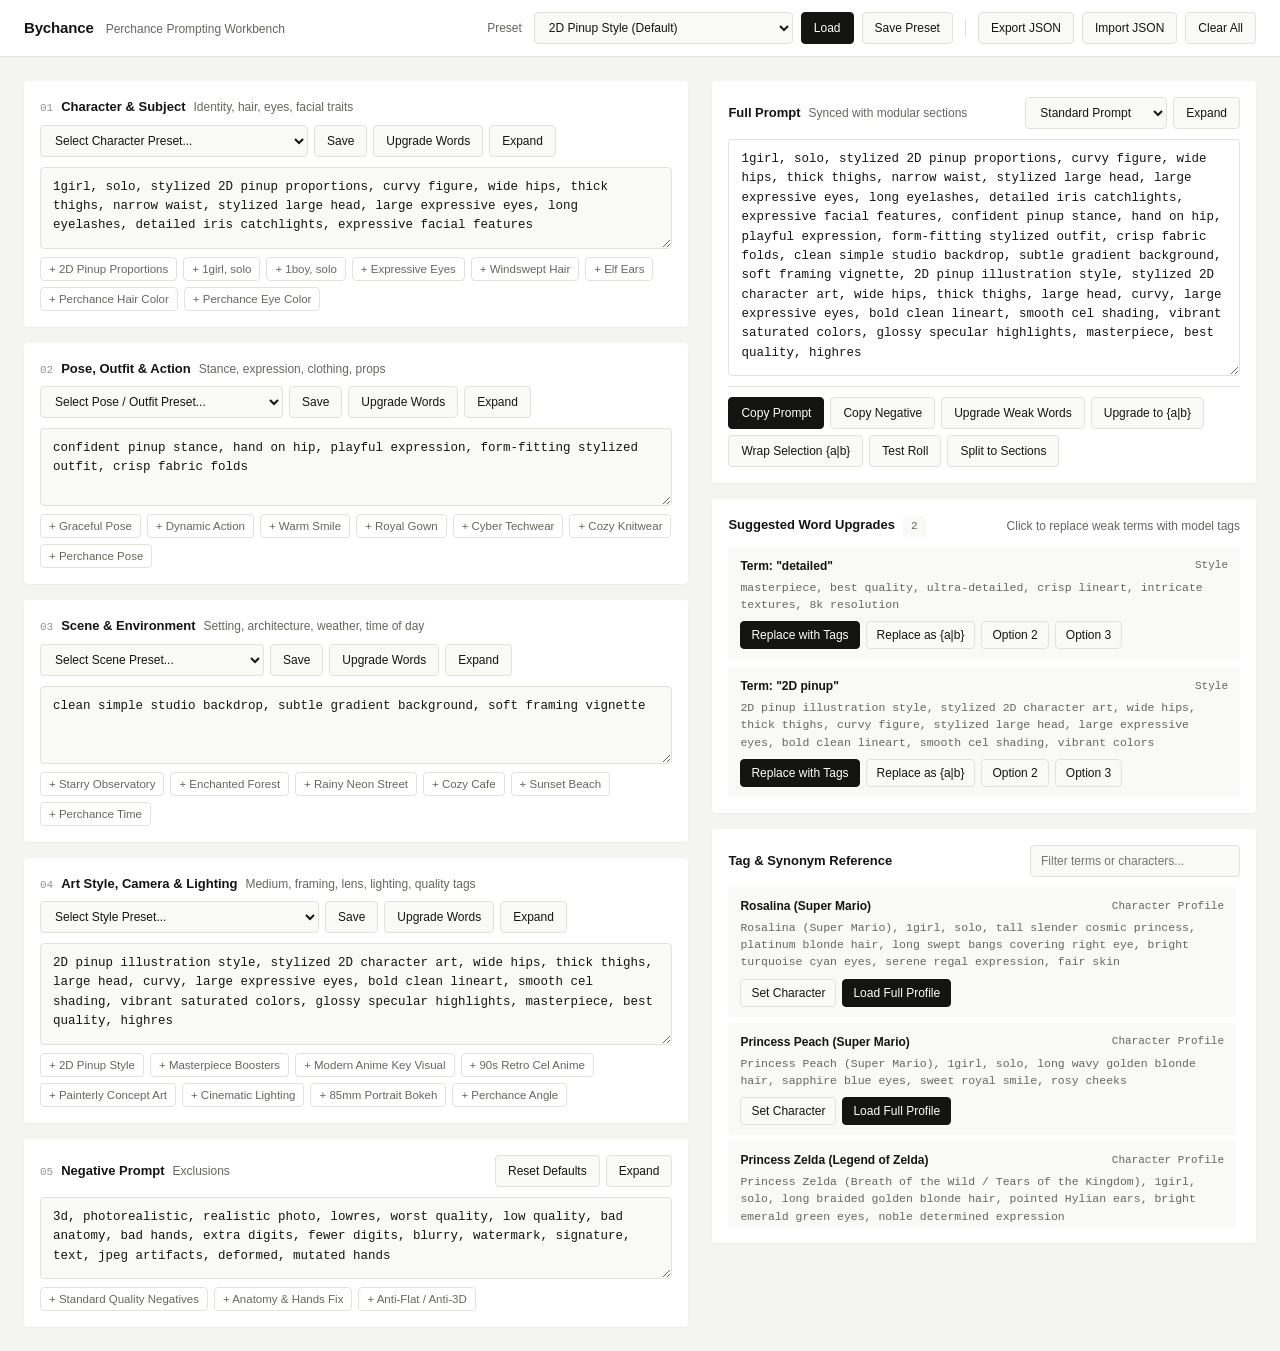
==== commit a7d56a66: "Add 2D Pinup Style and make it the default preset" ====
--- a/index.html
+++ b/index.html
@@ -1013,6 +1013,17 @@
             perchance: "{masterpiece, best quality, ultra-detailed, crisp focus|absurdres, studio quality, intricate textures}"
         },
         {
+            match: /\b(pinup|2d pinup|pin-up)\b/gi,
+            label: "2D pinup style",
+            category: "Style",
+            primary: "2D pinup illustration style, stylized 2D character art, wide hips, thick thighs, curvy figure, stylized large head, large expressive eyes, bold clean lineart, smooth cel shading, vibrant colors",
+            alternatives: [
+                "stylized 2D pinup proportions, exaggerated hourglass silhouette, wide hips, thick thighs, large expressive eyes, crisp ink lineart, glossy cel shading",
+                "modern 2D cartoon pinup aesthetic, curvy stylized anatomy, large head proportion, expressive eyes, clean vector-style linework"
+            ],
+            perchance: "{2D pinup illustration style, wide hips, thick thighs, curvy, stylized large head, large expressive eyes, bold lineart|stylized 2D pinup aesthetic, exaggerated curvy proportions, glossy cel shading}"
+        },
+        {
             match: /\b(anime|anime style)\b/gi,
             label: "anime style",
             category: "Style",
@@ -1100,9 +1111,10 @@
     // 3. Curated Quick-Add Tag Chips per Section
     const SECTION_QUICK_TAGS = {
         character: [
+            { label: "+ 2D Pinup Proportions", value: "stylized 2D pinup proportions, curvy, wide hips, thick thighs, narrow waist, stylized large head, large expressive eyes" },
             { label: "+ 1girl, solo", value: "1girl, solo" },
             { label: "+ 1boy, solo", value: "1boy, solo" },
-            { label: "+ Expressive Eyes", value: "detailed iris texture, sparkling eye catchlights, long eyelashes" },
+            { label: "+ Expressive Eyes", value: "large expressive eyes, detailed iris texture, sparkling eye catchlights, long eyelashes" },
             { label: "+ Windswept Hair", value: "windswept hair, floating hair strands, fine hair detail" },
             { label: "+ Elf Ears", value: "pointed elf ears, ethereal elven features" },
             { label: "+ Perchance Hair Color", value: "{platinum blonde|silver-white|midnight black|pastel pink|crimson red} hair" },
@@ -1126,6 +1138,7 @@
             { label: "+ Perchance Time", value: "{golden hour sunset|starlit midnight|crisp morning sunlight|twilight dusk}" }
         ],
         style: [
+            { label: "+ 2D Pinup Style", value: "2D pinup illustration style, stylized 2D character art, wide hips, thick thighs, curvy, stylized large head, large expressive eyes, bold clean lineart, smooth cel shading, glossy highlights" },
             { label: "+ Masterpiece Boosters", value: "masterpiece, best quality, ultra-detailed, sharp focus, intricate textures" },
             { label: "+ Modern Anime Key Visual", value: "modern anime key visual, vibrant cel shading, crisp lineart, luminous bloom" },
             { label: "+ 90s Retro Cel Anime", value: "1990s retro anime cel aesthetic, hand-painted background, subtle film grain" },
@@ -1410,12 +1423,24 @@
 const PresetManager = (() => {
     const STORAGE_KEY_FULL = "bychance_v2_custom_full_presets";
     const STORAGE_KEY_SECTION = "bychance_v2_custom_section_presets";
-    const STORAGE_KEY_LAST_STATE = "bychance_v2_last_workbench_state";
-
-    const DEFAULT_NEGATIVE = "lowres, worst quality, low quality, bad anatomy, bad hands, extra digits, fewer digits, blurry, watermark, signature, text, jpeg artifacts, deformed, mutated hands";
+    const STORAGE_KEY_LAST_STATE = "bychance_v3_last_workbench_state";
+
+    const DEFAULT_NEGATIVE = "3d, photorealistic, realistic photo, lowres, worst quality, low quality, bad anatomy, bad hands, extra digits, fewer digits, blurry, watermark, signature, text, jpeg artifacts, deformed, mutated hands";
 
     // Built-in Full Setup Presets
     const BUILTIN_FULL_PRESETS = [
+        {
+            id: "full_2d_pinup",
+            name: "2D Pinup Style (Default)",
+            builtin: true,
+            sections: {
+                character: "1girl, solo, stylized 2D pinup proportions, curvy figure, wide hips, thick thighs, narrow waist, stylized large head, large expressive eyes, long eyelashes, detailed iris catchlights, expressive facial features",
+                outfit: "confident pinup stance, hand on hip, playful expression, form-fitting stylized outfit, crisp fabric folds",
+                scene: "clean simple studio backdrop, subtle gradient background, soft framing vignette",
+                style: "2D pinup illustration style, stylized 2D character art, wide hips, thick thighs, large head, curvy, large expressive eyes, bold clean lineart, smooth cel shading, vibrant saturated colors, glossy specular highlights, masterpiece, best quality, highres",
+                negative: DEFAULT_NEGATIVE
+            }
+        },
         {
             id: "full_rosalina",
             name: "Rosalina — Cosmic Observatory",
@@ -1506,6 +1531,11 @@
     const BUILTIN_SECTION_PRESETS = {
         character: [
             {
+                id: "char_2d_pinup",
+                name: "2D Pinup Proportions (Curvy / Expressive)",
+                value: "1girl, solo, stylized 2D pinup proportions, curvy figure, wide hips, thick thighs, narrow waist, stylized large head, large expressive eyes, long eyelashes, detailed iris catchlights, expressive facial features"
+            },
+            {
                 id: "char_rosalina",
                 name: "Rosalina (Super Mario)",
                 value: "Rosalina (Super Mario), 1girl, solo, tall slender cosmic princess, platinum blonde hair, long swept bangs covering right eye, bright turquoise cyan eyes, serene regal expression, fair skin"
@@ -1621,6 +1651,11 @@
             }
         ],
         style: [
+            {
+                id: "sty_2d_pinup",
+                name: "2D Pinup Style (Default)",
+                value: "2D pinup illustration style, stylized 2D character art, wide hips, thick thighs, large head, curvy, large expressive eyes, bold clean lineart, smooth cel shading, vibrant saturated colors, glossy specular highlights, masterpiece, best quality, highres"
+            },
             {
                 id: "sty_modern_anime",
                 name: "Modern Anime Key Visual (Shinkai / KyoAni)",
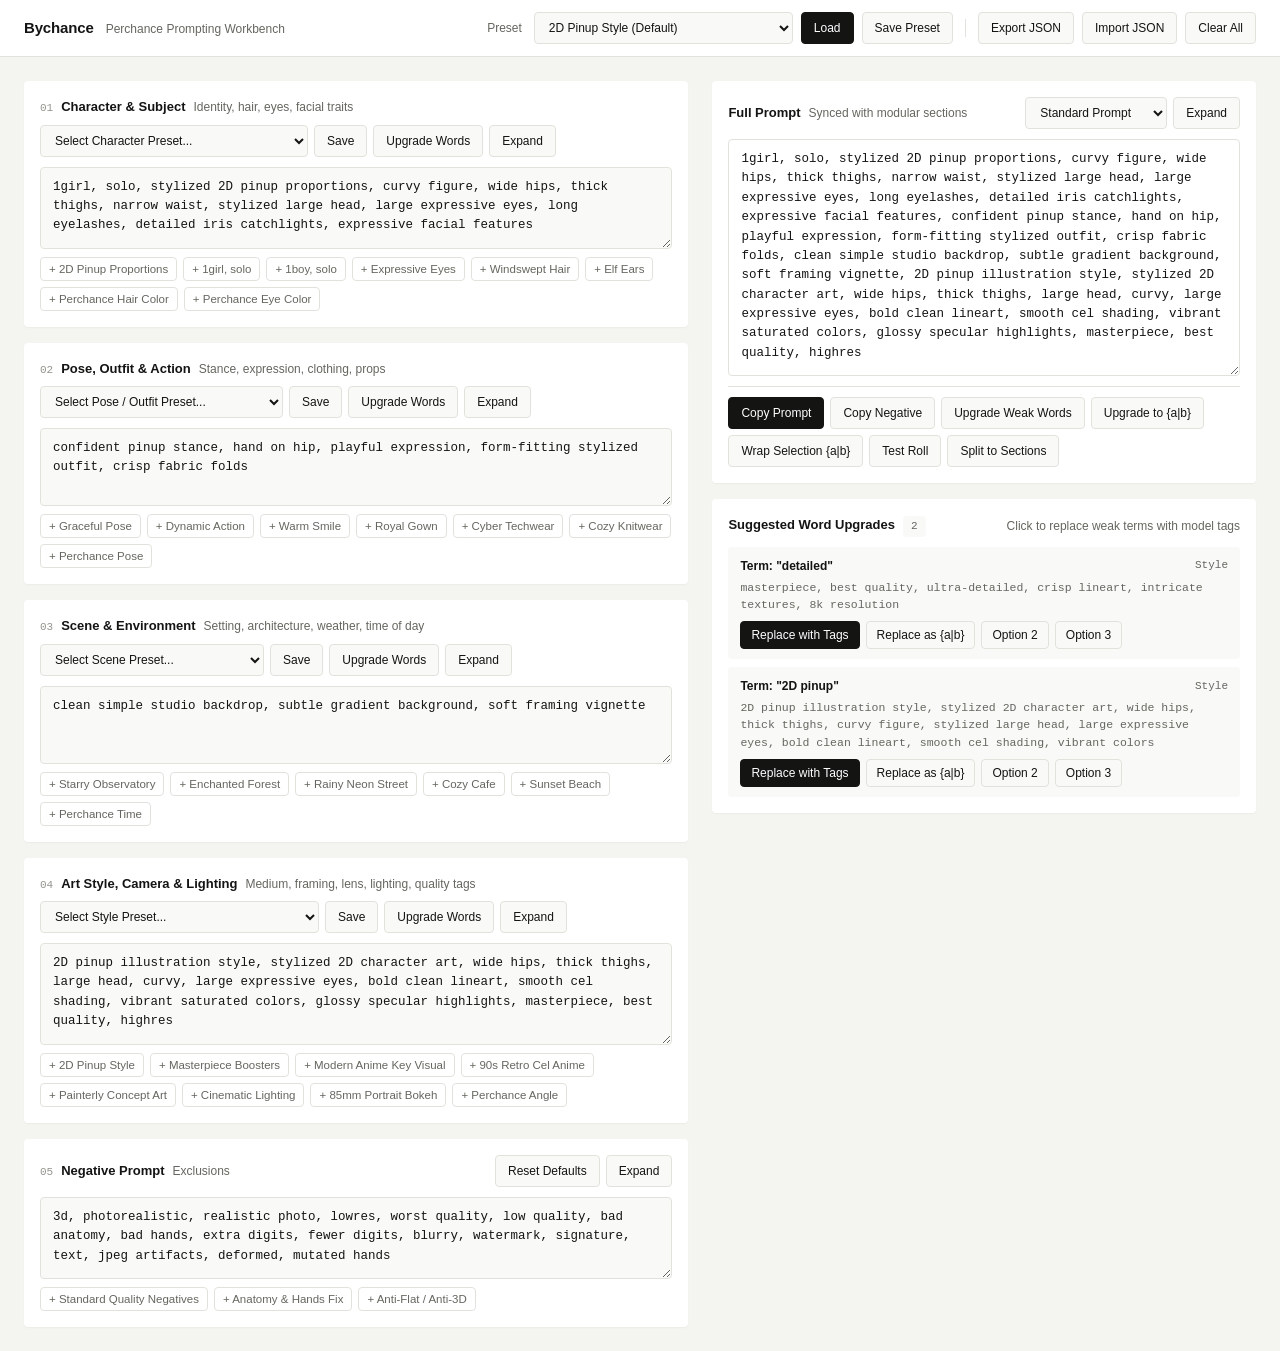
==== commit 71686f98: "Remove Tag & Synonym Reference panel for cleaner UI" ====
--- a/index.html
+++ b/index.html
@@ -643,23 +643,6 @@
                     <span class="card-hint">Click to replace weak terms with model tags</span>
                 </div>
                 <div id="upgrade-suggestions-list" class="upgrade-list"></div>
-            </div>
-
-            <!-- Deterministic Tag & Character Lookup -->
-            <div class="editor-card">
-                <div class="card-header">
-                    <div class="card-title-group">
-                        <h2 class="card-title">Tag &amp; Synonym Reference</h2>
-                    </div>
-                    <input
-                        type="search"
-                        id="dict-search-input"
-                        class="select-input"
-                        style="min-width:210px;"
-                        placeholder="Filter terms or characters..."
-                    />
-                </div>
-                <div id="dict-browser-grid" class="dict-grid"></div>
             </div>
         </aside>
     </main>
@@ -1876,8 +1859,6 @@
 
     const upgradeSuggestionsList = document.getElementById("upgrade-suggestions-list");
     const upgradeCountBadge = document.getElementById("upgrade-count-badge");
-    const dictSearchInput = document.getElementById("dict-search-input");
-    const dictBrowserGrid = document.getElementById("dict-browser-grid");
 
     const rollPreviewContainer = document.getElementById("roll-preview-container");
     const rollPreviewOutput = document.getElementById("roll-preview-output");
@@ -2182,110 +2163,6 @@
         }
     }
 
-    function renderDictionaryBrowser(query = "") {
-        const q = query.trim().toLowerCase();
-        dictBrowserGrid.innerHTML = "";
-
-        const categoryToSection = {
-            Character: "character",
-            Expression: "outfit",
-            Pose: "outfit",
-            Outfit: "outfit",
-            Scene: "scene",
-            Lighting: "style",
-            Camera: "style",
-            Style: "style"
-        };
-
-        // 1. Character Profiles
-        Object.keys(PromptEngine.CHARACTER_IDENTIFIERS).forEach((key) => {
-            const prof = PromptEngine.CHARACTER_IDENTIFIERS[key];
-            if (q && !prof.name.toLowerCase().includes(q) && !prof.character.toLowerCase().includes(q)) {
-                return;
-            }
-            const row = document.createElement("div");
-            row.className = "dict-row";
-            row.innerHTML = `
-                <div class="upgrade-item-header">
-                    <span class="upgrade-word-badge">${prof.name}</span>
-                    <span class="upgrade-cat-badge">Character Profile</span>
-                </div>
-                <div class="upgrade-target-preview">${prof.character}</div>
-            `;
-            const btnRow = document.createElement("div");
-            btnRow.className = "upgrade-actions";
-
-            const loadCharBtn = document.createElement("button");
-            loadCharBtn.className = "btn btn-sm";
-            loadCharBtn.textContent = "Set Character";
-            loadCharBtn.addEventListener("click", () => {
-                boxes.character.value = prof.character;
-                syncModularToMaster();
-                showToast(`Set Character to ${prof.name}`);
-            });
-
-            const loadFullCharBtn = document.createElement("button");
-            loadFullCharBtn.className = "btn btn-sm btn-primary";
-            loadFullCharBtn.textContent = "Load Full Profile";
-            loadFullCharBtn.addEventListener("click", () => {
-                boxes.character.value = prof.character;
-                boxes.outfit.value = prof.outfit;
-                boxes.scene.value = prof.scene;
-                boxes.style.value = prof.style;
-                syncModularToMaster();
-                showToast(`Loaded full profile for ${prof.name}`);
-            });
-
-            btnRow.appendChild(loadCharBtn);
-            btnRow.appendChild(loadFullCharBtn);
-            row.appendChild(btnRow);
-            dictBrowserGrid.appendChild(row);
-        });
-
-        // 2. Weak Word -> High-Signal Tag Rules
-        PromptEngine.WORD_UPGRADES.forEach((rule) => {
-            if (
-                q &&
-                !rule.label.toLowerCase().includes(q) &&
-                !rule.primary.toLowerCase().includes(q) &&
-                !rule.category.toLowerCase().includes(q)
-            ) {
-                return;
-            }
-            const targetSection = categoryToSection[rule.category] || "style";
-            const row = document.createElement("div");
-            row.className = "dict-row";
-            row.innerHTML = `
-                <div class="upgrade-item-header">
-                    <span class="upgrade-word-badge">"${rule.label}"</span>
-                    <span class="upgrade-cat-badge">${rule.category} &rarr; ${targetSection}</span>
-                </div>
-                <div class="upgrade-target-preview">${rule.primary}</div>
-            `;
-            const btnRow = document.createElement("div");
-            btnRow.className = "upgrade-actions";
-
-            const addTagBtn = document.createElement("button");
-            addTagBtn.className = "btn btn-sm";
-            addTagBtn.textContent = `Add to ${targetSection}`;
-            addTagBtn.addEventListener("click", () => {
-                appendTokenToBox(targetSection, rule.primary);
-            });
-
-            const addChoiceBtn = document.createElement("button");
-            addChoiceBtn.className = "btn btn-sm";
-            addChoiceBtn.textContent = `Add {a|b} to ${targetSection}`;
-            addChoiceBtn.addEventListener("click", () => {
-                appendTokenToBox(targetSection, rule.perchance);
-            });
-
-            btnRow.appendChild(addTagBtn);
-            btnRow.appendChild(addChoiceBtn);
-            row.appendChild(btnRow);
-            dictBrowserGrid.appendChild(row);
-        });
-    }
-
     async function copyTextToClipboard(text, label) {
         if (!text || !text.trim()) {
             showToast(`Nothing to copy in ${label}`);
@@ -2580,15 +2457,10 @@
         importInput.value = "";
     });
 
-    dictSearchInput.addEventListener("input", () => {
-        renderDictionaryBrowser(dictSearchInput.value);
-    });
-
     // Initialize
     renderFullPresetDropdown();
     renderSectionPresetDropdowns();
     renderQuickTagChips();
-    renderDictionaryBrowser("");
 
     const lastState = PresetManager.loadLastWorkbenchState();
     if (lastState && (lastState.character || lastState.outfit || lastState.scene || lastState.style)) {
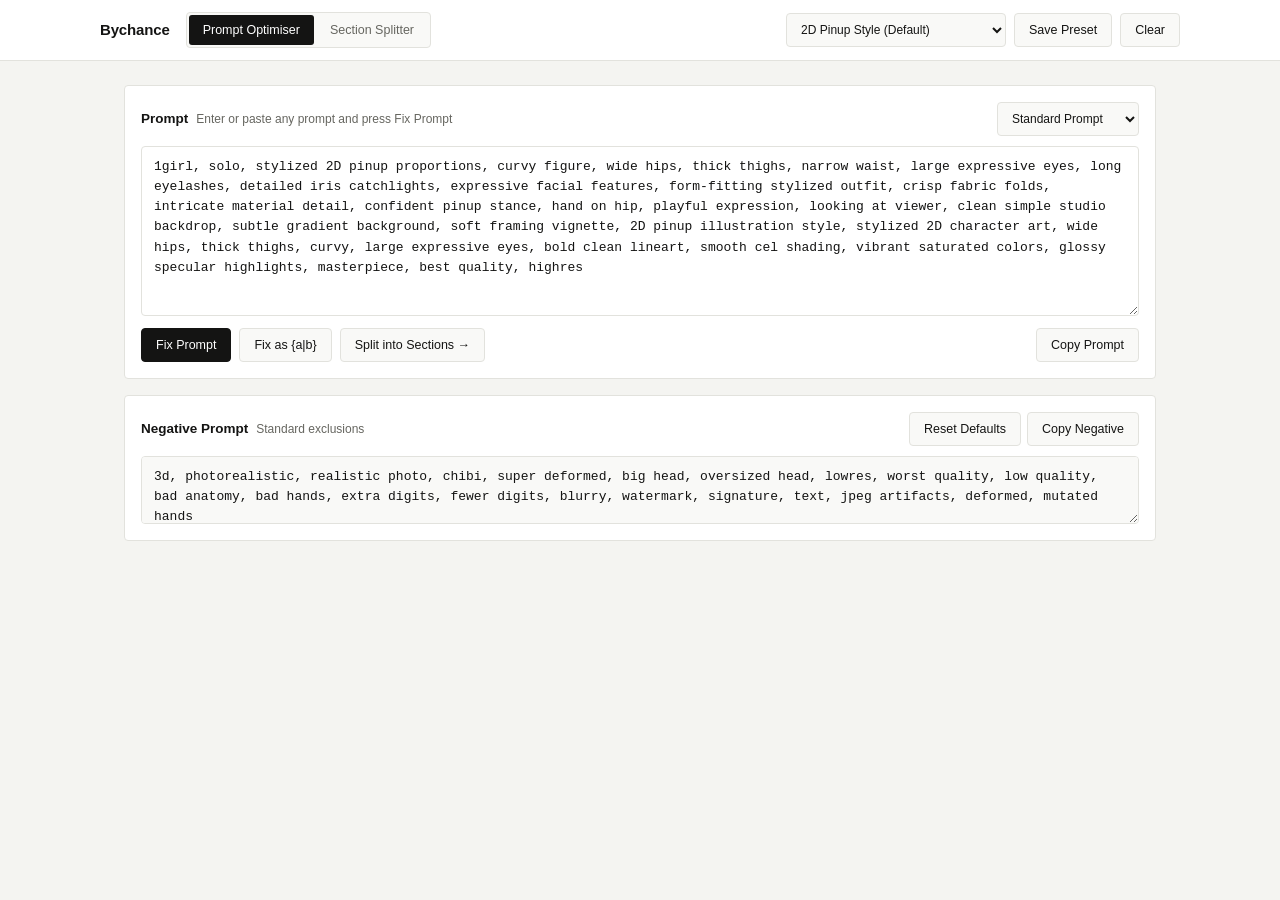
==== commit c95dd398: "Streamline into Prompt Optimiser & Section Splitter and remove large head tags from 2D Pinup preset" ====
--- a/index.html
+++ b/index.html
@@ -3,9 +3,9 @@
 <head>
     <meta charset="UTF-8" />
     <meta name="viewport" content="width=device-width, initial-scale=1.0" />
-    <title>Bychance — Perchance Prompt Workbench</title>
+    <title>Bychance — Prompt Optimiser &amp; Splitter</title>
     <style>
-/* Bychance — Utilitarian Minimalist Workbench Stylesheet */
+/* Bychance — Minimalist Prompt Optimiser & Section Splitter */
 :root {
     --bg-canvas: #f4f4f1;
     --bg-surface: #ffffff;
@@ -18,7 +18,7 @@
     --line-strong: #c8c8c2;
     --accent-ink: #141413;
     --accent-ink-hover: #2c2c2a;
-    --control-h: 32px;
+    --control-h: 34px;
     --radius: 4px;
     --font-sans: -apple-system, BlinkMacSystemFont, "Inter", "Segoe UI", Roboto, Helvetica, Arial, sans-serif;
     --font-mono: "SFMono-Regular", Consolas, "Liberation Mono", Menlo, Courier, monospace;
@@ -40,7 +40,7 @@
     min-height: 100vh;
 }
 
-/* Header Bar */
+/* Header & Mode Switcher */
 .topbar {
     background-color: var(--bg-surface);
     border-bottom: 1px solid var(--line-color);
@@ -51,7 +51,7 @@
 }
 
 .topbar-inner {
-    max-width: 1480px;
+    max-width: 1080px;
     margin: 0 auto;
     display: flex;
     flex-wrap: wrap;
@@ -60,10 +60,11 @@
     gap: 16px;
 }
 
-.brand-group {
+.brand-and-tabs {
     display: flex;
-    align-items: baseline;
-    gap: 12px;
+    flex-wrap: wrap;
+    align-items: center;
+    gap: 16px;
 }
 
 .brand-title {
@@ -74,10 +75,36 @@
     color: var(--text-main);
 }
 
-.brand-subtitle {
-    font-size: 12px;
+.mode-switcher {
+    display: inline-flex;
+    background-color: var(--bg-subtle);
+    border: 1px solid var(--line-color);
+    border-radius: var(--radius);
+    padding: 2px;
+    gap: 2px;
+}
+
+.mode-tab {
+    height: 30px;
+    padding: 0 14px;
+    border: none;
+    border-radius: 3px;
+    background: transparent;
     color: var(--text-muted);
-    margin: 0;
+    font-family: var(--font-sans);
+    font-size: 12.5px;
+    font-weight: 500;
+    cursor: pointer;
+    transition: background-color 0.12s ease, color 0.12s ease;
+}
+
+.mode-tab:hover {
+    color: var(--text-main);
+}
+
+.mode-tab.active {
+    background-color: var(--accent-ink);
+    color: #ffffff;
 }
 
 .preset-toolbar {
@@ -87,50 +114,58 @@
     gap: 8px;
 }
 
-.toolbar-label {
-    font-size: 12px;
-    font-weight: 500;
-    color: var(--text-muted);
-    margin-right: 4px;
-}
-
-.toolbar-divider {
-    width: 1px;
-    height: 18px;
-    background-color: var(--line-color);
-    margin: 0 4px;
-}
-
-/* Main Workbench Grid */
-.workbench-container {
-    max-width: 1480px;
+/* Main Workspace Container */
+.main-shell {
+    max-width: 1080px;
     margin: 0 auto;
     padding: 24px;
-    display: grid;
-    grid-template-columns: 1fr;
-    gap: 24px;
-    align-items: start;
-}
-
-@media (min-width: 1040px) {
-    .workbench-container {
-        grid-template-columns: 1.1fr 0.9fr;
-    }
-}
-
-.column-stack {
+}
+
+.tool-view {
     display: flex;
     flex-direction: column;
     gap: 16px;
-    min-width: 0;
+}
+
+/* Splitter Top Bar & Grid */
+.splitter-bar {
+    display: flex;
+    flex-wrap: wrap;
+    align-items: center;
+    justify-content: space-between;
+    gap: 10px;
+    background-color: var(--bg-surface);
+    border: 1px solid var(--line-color);
+    border-radius: var(--radius);
+    padding: 12px 16px;
+}
+
+.splitter-bar-left,
+.splitter-bar-right {
+    display: flex;
+    flex-wrap: wrap;
+    align-items: center;
+    gap: 8px;
+}
+
+.splitter-grid {
+    display: grid;
+    grid-template-columns: 1fr;
+    gap: 14px;
+}
+
+@media (min-width: 820px) {
+    .splitter-grid {
+        grid-template-columns: 1fr 1fr;
+    }
 }
 
 /* Section Panels */
 .editor-card {
     background-color: var(--bg-surface);
+    border: 1px solid var(--line-color);
     border-radius: var(--radius);
     padding: 16px;
-    box-shadow: 0 1px 2px rgba(0, 0, 0, 0.04);
 }
 
 .card-header {
@@ -156,7 +191,7 @@
 }
 
 .card-title {
-    font-size: 13px;
+    font-size: 13.5px;
     font-weight: 600;
     margin: 0;
     color: var(--text-main);
@@ -174,7 +209,7 @@
     gap: 6px;
 }
 
-/* Uniform Form Controls: All selects, inputs, and buttons share exact height & spacing */
+/* Uniform Form Controls */
 .select-input {
     height: var(--control-h);
     background-color: var(--bg-subtle);
@@ -184,9 +219,8 @@
     padding: 0 10px;
     font-family: var(--font-sans);
     font-size: 12px;
-    line-height: 30px;
     cursor: pointer;
-    transition: border-color 0.12s ease, background-color 0.12s ease;
+    max-width: 220px;
 }
 
 .select-input:hover {
@@ -204,10 +238,10 @@
     display: inline-flex;
     align-items: center;
     justify-content: center;
-    padding: 0 12px;
+    padding: 0 14px;
     border-radius: var(--radius);
     font-family: var(--font-sans);
-    font-size: 12px;
+    font-size: 12.5px;
     font-weight: 500;
     border: 1px solid var(--line-color);
     background-color: var(--bg-subtle);
@@ -237,28 +271,20 @@
     border-color: var(--accent-ink-hover);
 }
 
-.btn-sm {
-    height: 28px;
-    padding: 0 10px;
-    font-size: 12px;
-}
-
-/* Textareas — Clean, Unclipped, Auto-Growing */
+/* Textareas */
 .prompt-textarea {
     width: 100%;
-    min-height: 76px;
+    min-height: 92px;
     background-color: var(--bg-subtle);
     color: var(--text-main);
     border: 1px solid var(--line-color);
     border-radius: var(--radius);
     padding: 10px 12px;
     font-family: var(--font-mono);
-    font-size: 12.5px;
+    font-size: 13px;
     line-height: 1.55;
     resize: vertical;
-    overflow-y: auto;
     display: block;
-    transition: border-color 0.12s ease, background-color 0.12s ease;
 }
 
 .prompt-textarea::placeholder {
@@ -272,142 +298,25 @@
 }
 
 .prompt-textarea.master-textarea {
-    min-height: 150px;
+    min-height: 170px;
     background-color: var(--bg-surface);
 }
 
-.prompt-textarea.expanded-box {
-    min-height: 260px !important;
-}
-
-/* Quick Tag Chips */
-.chip-row {
-    display: flex;
-    flex-wrap: wrap;
-    gap: 6px;
-    margin-top: 8px;
-}
-
-.tag-chip {
-    height: 24px;
-    display: inline-flex;
-    align-items: center;
-    background-color: transparent;
-    border: 1px solid var(--line-color);
-    color: var(--text-muted);
-    border-radius: var(--radius);
-    padding: 0 8px;
-    font-family: var(--font-sans);
-    font-size: 11.5px;
-    cursor: pointer;
-    transition: all 0.12s ease;
-}
-
-.tag-chip:hover {
-    color: var(--text-main);
-    border-color: var(--line-strong);
-    background-color: var(--bg-subtle);
-}
-
-/* Master Action Bar */
-.master-toolbar {
+.prompt-textarea.negative-textarea {
+    min-height: 68px;
+}
+
+/* Action Bar */
+.action-bar {
     display: flex;
     flex-wrap: wrap;
     align-items: center;
-    gap: 6px;
-    margin-top: 10px;
-    padding-top: 10px;
-    border-top: 1px solid var(--line-color);
-}
-
-/* Roll Preview Box */
-.roll-preview-box {
+    gap: 8px;
     margin-top: 12px;
-    padding: 12px;
-    border-radius: var(--radius);
-    background-color: var(--bg-subtle);
-    border-left: 2px solid var(--accent-ink);
-}
-
-.roll-preview-text {
-    font-family: var(--font-mono);
-    font-size: 12px;
-    color: var(--text-main);
-    white-space: pre-wrap;
-    word-break: break-word;
-    margin: 6px 0 0 0;
-}
-
-/* Word Upgrade List & Lookup Table */
-.upgrade-list {
-    display: flex;
-    flex-direction: column;
-    gap: 8px;
-}
-
-.upgrade-item {
-    background-color: var(--bg-subtle);
-    border-radius: var(--radius);
-    padding: 10px 12px;
-}
-
-.upgrade-item-header {
-    display: flex;
-    align-items: center;
-    justify-content: space-between;
-    gap: 8px;
-    margin-bottom: 4px;
-}
-
-.upgrade-word-badge {
-    font-size: 12px;
-    font-weight: 600;
-    color: var(--text-main);
-}
-
-.upgrade-cat-badge {
-    font-family: var(--font-mono);
-    font-size: 11px;
-    color: var(--text-muted);
-}
-
-.upgrade-target-preview {
-    font-family: var(--font-mono);
-    font-size: 11.5px;
-    color: var(--text-muted);
-    margin-bottom: 8px;
-    word-break: break-word;
-}
-
-.upgrade-actions {
-    display: flex;
-    flex-wrap: wrap;
-    gap: 6px;
-}
-
-/* Dictionary Reference List */
-.dict-grid {
-    display: flex;
-    flex-direction: column;
-    gap: 6px;
-    max-height: 340px;
-    overflow-y: auto;
-    padding-right: 4px;
-}
-
-.dict-row {
-    background-color: var(--bg-subtle);
-    border-radius: var(--radius);
-    padding: 10px 12px;
-}
-
-.status-count {
-    font-family: var(--font-mono);
-    font-size: 11px;
-    color: var(--text-muted);
-    background-color: var(--bg-subtle);
-    padding: 2px 8px;
-    border-radius: var(--radius);
+}
+
+.spacer {
+    flex: 1;
 }
 
 /* Toast Notification */
@@ -443,208 +352,229 @@
 <body>
     <header class="topbar">
         <div class="topbar-inner">
-            <div class="brand-group">
+            <div class="brand-and-tabs">
                 <h1 class="brand-title">Bychance</h1>
-                <p class="brand-subtitle">Perchance Prompting Workbench</p>
+                <div class="mode-switcher" role="tablist" aria-label="Tool Mode">
+                    <button
+                        id="tab-optimiser"
+                        class="mode-tab active"
+                        role="tab"
+                        aria-selected="true"
+                        aria-controls="view-optimiser"
+                    >
+                        Prompt Optimiser
+                    </button>
+                    <button
+                        id="tab-splitter"
+                        class="mode-tab"
+                        role="tab"
+                        aria-selected="false"
+                        aria-controls="view-splitter"
+                    >
+                        Section Splitter
+                    </button>
+                </div>
             </div>
 
             <div class="preset-toolbar">
-                <label for="full-preset-select" class="toolbar-label">Preset</label>
-                <select id="full-preset-select" class="select-input" style="min-width:220px;" title="Select a full preset"></select>
-                <button id="btn-load-full-preset" class="btn btn-primary">Load</button>
+                <select id="full-preset-select" class="select-input" title="Load a preset"></select>
                 <button id="btn-save-full-preset" class="btn">Save Preset</button>
                 <button id="btn-delete-full-preset" class="btn hidden">Delete</button>
-                <div class="toolbar-divider"></div>
-                <button id="btn-export-presets" class="btn">Export JSON</button>
-                <button id="btn-import-presets" class="btn">Import JSON</button>
-                <input type="file" id="import-presets-input" accept=".json" class="hidden" />
-                <button id="btn-clear-all" class="btn">Clear All</button>
+                <button id="btn-clear-all" class="btn">Clear</button>
             </div>
         </div>
     </header>
 
-    <main class="workbench-container">
-        <!-- Left Column: Split Modular Sections -->
-        <section class="column-stack" aria-label="Modular Prompt Sections">
-            <!-- 01. Character -->
-            <div class="editor-card" id="card-character">
-                <div class="card-header">
-                    <div class="card-title-group">
-                        <span class="section-index">01</span>
-                        <h2 class="card-title">Character &amp; Subject</h2>
-                        <span class="card-hint">Identity, hair, eyes, facial traits</span>
-                    </div>
-                    <div class="card-controls">
-                        <select id="preset-select-character" class="select-input"></select>
-                        <button class="btn" data-save-section="character">Save</button>
-                        <button class="btn hidden" id="del-section-character" data-delete-section="character">Delete</button>
-                        <button class="btn" data-upgrade-section="character">Upgrade Words</button>
-                        <button class="btn" data-expand-box="box-character">Expand</button>
-                    </div>
-                </div>
-                <textarea
-                    id="box-character"
-                    class="prompt-textarea"
-                    placeholder="Character name (e.g. Rosalina, Zelda, Frieren, 2B) or subject traits (1girl, solo, silver hair, emerald eyes)..."
-                ></textarea>
-                <div class="chip-row" id="chips-character"></div>
-            </div>
-
-            <!-- 02. Pose & Outfit -->
-            <div class="editor-card" id="card-outfit">
-                <div class="card-header">
-                    <div class="card-title-group">
-                        <span class="section-index">02</span>
-                        <h2 class="card-title">Pose, Outfit &amp; Action</h2>
-                        <span class="card-hint">Stance, expression, clothing, props</span>
-                    </div>
-                    <div class="card-controls">
-                        <select id="preset-select-outfit" class="select-input"></select>
-                        <button class="btn" data-save-section="outfit">Save</button>
-                        <button class="btn hidden" id="del-section-outfit" data-delete-section="outfit">Delete</button>
-                        <button class="btn" data-upgrade-section="outfit">Upgrade Words</button>
-                        <button class="btn" data-expand-box="box-outfit">Expand</button>
-                    </div>
-                </div>
-                <textarea
-                    id="box-outfit"
-                    class="prompt-textarea"
-                    placeholder="Pose, expression, garments, fabrics, accessories..."
-                ></textarea>
-                <div class="chip-row" id="chips-outfit"></div>
-            </div>
-
-            <!-- 03. Scene & Environment -->
-            <div class="editor-card" id="card-scene">
-                <div class="card-header">
-                    <div class="card-title-group">
-                        <span class="section-index">03</span>
-                        <h2 class="card-title">Scene &amp; Environment</h2>
-                        <span class="card-hint">Setting, architecture, weather, time of day</span>
-                    </div>
-                    <div class="card-controls">
-                        <select id="preset-select-scene" class="select-input"></select>
-                        <button class="btn" data-save-section="scene">Save</button>
-                        <button class="btn hidden" id="del-section-scene" data-delete-section="scene">Delete</button>
-                        <button class="btn" data-upgrade-section="scene">Upgrade Words</button>
-                        <button class="btn" data-expand-box="box-scene">Expand</button>
-                    </div>
-                </div>
-                <textarea
-                    id="box-scene"
-                    class="prompt-textarea"
-                    placeholder="Background setting, atmosphere, weather..."
-                ></textarea>
-                <div class="chip-row" id="chips-scene"></div>
-            </div>
-
-            <!-- 04. Art Style, Camera & Quality -->
-            <div class="editor-card" id="card-style">
-                <div class="card-header">
-                    <div class="card-title-group">
-                        <span class="section-index">04</span>
-                        <h2 class="card-title">Art Style, Camera &amp; Lighting</h2>
-                        <span class="card-hint">Medium, framing, lens, lighting, quality tags</span>
-                    </div>
-                    <div class="card-controls">
-                        <select id="preset-select-style" class="select-input"></select>
-                        <button class="btn" data-save-section="style">Save</button>
-                        <button class="btn hidden" id="del-section-style" data-delete-section="style">Delete</button>
-                        <button class="btn" data-upgrade-section="style">Upgrade Words</button>
-                        <button class="btn" data-expand-box="box-style">Expand</button>
-                    </div>
-                </div>
-                <textarea
-                    id="box-style"
-                    class="prompt-textarea"
-                    placeholder="Art style, camera angle, lighting, quality tags..."
-                ></textarea>
-                <div class="chip-row" id="chips-style"></div>
-            </div>
-
-            <!-- 05. Negative Prompt -->
-            <div class="editor-card" id="card-negative">
-                <div class="card-header">
-                    <div class="card-title-group">
-                        <span class="section-index">05</span>
-                        <h2 class="card-title">Negative Prompt</h2>
-                        <span class="card-hint">Exclusions</span>
-                    </div>
-                    <div class="card-controls">
-                        <button class="btn" id="btn-reset-negative">Reset Defaults</button>
-                        <button class="btn" data-expand-box="box-negative">Expand</button>
-                    </div>
-                </div>
-                <textarea
-                    id="box-negative"
-                    class="prompt-textarea"
-                    style="min-height:60px;"
-                    placeholder="lowres, worst quality, low quality, bad anatomy, bad hands, blurry, watermark..."
-                ></textarea>
-                <div class="chip-row" id="chips-negative"></div>
-            </div>
-        </section>
-
-        <!-- Right Column: Full Prompt Master Window & Word Upgrader -->
-        <aside class="column-stack" aria-label="Full Prompt and Word Upgrader">
-            <!-- Master Copy-Paste Window -->
+    <main class="main-shell">
+        <!-- VIEW 1: PROMPT OPTIMISER -->
+        <section id="view-optimiser" class="tool-view" role="tabpanel" aria-labelledby="tab-optimiser">
             <div class="editor-card">
                 <div class="card-header">
                     <div class="card-title-group">
-                        <h2 class="card-title">Full Prompt</h2>
-                        <span class="card-hint">Synced with modular sections</span>
+                        <h2 class="card-title">Prompt</h2>
+                        <span class="card-hint">Enter or paste any prompt and press Fix Prompt</span>
                     </div>
                     <div class="card-controls">
-                        <select id="master-format-select" class="select-input">
+                        <select id="master-format-select" class="select-input" title="Output format">
                             <option value="standard">Standard Prompt</option>
                             <option value="with-negative">Prompt + Negative</option>
                             <option value="perchance-list">Perchance List</option>
                         </select>
-                        <button class="btn" data-expand-box="box-master">Expand</button>
                     </div>
                 </div>
 
                 <textarea
                     id="box-master"
                     class="prompt-textarea master-textarea"
-                    placeholder="Assembled full prompt. Paste any prompt here and click 'Split to Sections' to populate the modular editors."
+                    placeholder="Type or paste your prompt here (e.g. 'Rosalina in a cozy cafe', 'a girl in a red dress in a forest at sunset', or full tag lists)..."
                 ></textarea>
 
-                <div class="master-toolbar">
-                    <button id="btn-copy-master" class="btn btn-primary">Copy Prompt</button>
-                    <button id="btn-copy-negative" class="btn">Copy Negative</button>
-                    <button id="btn-upgrade-all" class="btn">Upgrade Weak Words</button>
-                    <button id="btn-upgrade-perchance" class="btn">Upgrade to {a|b}</button>
-                    <button id="btn-wrap-choice" class="btn">Wrap Selection {a|b}</button>
-                    <button id="btn-roll-preview" class="btn">Test Roll</button>
-                    <button id="btn-split-to-boxes" class="btn">Split to Sections</button>
-                </div>
-
-                <div id="roll-preview-container" class="roll-preview-box hidden">
-                    <div class="card-header" style="margin-bottom:4px;">
-                        <span class="card-title" style="font-size:12px;">Sample Roll Output</span>
-                        <div class="card-controls">
-                            <button id="btn-reroll" class="btn btn-sm">Re-Roll</button>
-                            <button id="btn-copy-roll" class="btn btn-sm">Copy</button>
-                            <button id="btn-close-roll" class="btn btn-sm">Close</button>
-                        </div>
-                    </div>
-                    <p id="roll-preview-output" class="roll-preview-text"></p>
+                <div class="action-bar">
+                    <button id="btn-fix-prompt" class="btn btn-primary">Fix Prompt</button>
+                    <button id="btn-fix-perchance" class="btn">Fix as {a|b}</button>
+                    <button id="btn-go-split" class="btn">Split into Sections &rarr;</button>
+                    <div class="spacer"></div>
+                    <button id="btn-copy-master" class="btn">Copy Prompt</button>
                 </div>
             </div>
 
-            <!-- Detected Word & Character Upgrades -->
             <div class="editor-card">
                 <div class="card-header">
                     <div class="card-title-group">
-                        <h2 class="card-title">Suggested Word Upgrades</h2>
-                        <span id="upgrade-count-badge" class="status-count">0</span>
+                        <h2 class="card-title">Negative Prompt</h2>
+                        <span class="card-hint">Standard exclusions</span>
                     </div>
-                    <span class="card-hint">Click to replace weak terms with model tags</span>
+                    <div class="card-controls">
+                        <button id="btn-reset-negative-opt" class="btn">Reset Defaults</button>
+                        <button id="btn-copy-negative-opt" class="btn">Copy Negative</button>
+                    </div>
                 </div>
-                <div id="upgrade-suggestions-list" class="upgrade-list"></div>
+                <textarea
+                    id="box-negative-opt"
+                    class="prompt-textarea negative-textarea"
+                    placeholder="lowres, worst quality, low quality, bad anatomy, bad hands, blurry, watermark..."
+                ></textarea>
             </div>
-        </aside>
+        </section>
+
+        <!-- VIEW 2: SECTION SPLITTER -->
+        <section id="view-splitter" class="tool-view hidden" role="tabpanel" aria-labelledby="tab-splitter">
+            <div class="splitter-bar">
+                <div class="splitter-bar-left">
+                    <button id="btn-go-optimiser" class="btn btn-primary">&larr; Put Back Together (Optimiser)</button>
+                    <button id="btn-fix-all-sections" class="btn">Fix All Sections</button>
+                </div>
+                <div class="splitter-bar-right">
+                    <button id="btn-copy-combined" class="btn">Copy Combined Prompt</button>
+                </div>
+            </div>
+
+            <div class="splitter-grid">
+                <!-- 01. Character -->
+                <div class="editor-card" id="card-character">
+                    <div class="card-header">
+                        <div class="card-title-group">
+                            <span class="section-index">01</span>
+                            <h2 class="card-title">Character</h2>
+                        </div>
+                        <div class="card-controls">
+                            <select id="preset-select-character" class="select-input"></select>
+                            <button class="btn" data-save-section="character">Save</button>
+                            <button class="btn hidden" id="del-section-character" data-delete-section="character">Delete</button>
+                            <button class="btn" data-upgrade-section="character">Fix</button>
+                        </div>
+                    </div>
+                    <textarea
+                        id="box-character"
+                        class="prompt-textarea"
+                        placeholder="Character name or traits (e.g. Rosalina, 1girl, solo, silver hair, emerald eyes)..."
+                    ></textarea>
+                </div>
+
+                <!-- 02. Outfit -->
+                <div class="editor-card" id="card-outfit">
+                    <div class="card-header">
+                        <div class="card-title-group">
+                            <span class="section-index">02</span>
+                            <h2 class="card-title">Outfit &amp; Props</h2>
+                        </div>
+                        <div class="card-controls">
+                            <select id="preset-select-outfit" class="select-input"></select>
+                            <button class="btn" data-save-section="outfit">Save</button>
+                            <button class="btn hidden" id="del-section-outfit" data-delete-section="outfit">Delete</button>
+                            <button class="btn" data-upgrade-section="outfit">Fix</button>
+                        </div>
+                    </div>
+                    <textarea
+                        id="box-outfit"
+                        class="prompt-textarea"
+                        placeholder="Clothing, fabrics, armor, accessories, held items..."
+                    ></textarea>
+                </div>
+
+                <!-- 03. Pose -->
+                <div class="editor-card" id="card-pose">
+                    <div class="card-header">
+                        <div class="card-title-group">
+                            <span class="section-index">03</span>
+                            <h2 class="card-title">Pose &amp; Expression</h2>
+                        </div>
+                        <div class="card-controls">
+                            <select id="preset-select-pose" class="select-input"></select>
+                            <button class="btn" data-save-section="pose">Save</button>
+                            <button class="btn hidden" id="del-section-pose" data-delete-section="pose">Delete</button>
+                            <button class="btn" data-upgrade-section="pose">Fix</button>
+                        </div>
+                    </div>
+                    <textarea
+                        id="box-pose"
+                        class="prompt-textarea"
+                        placeholder="Stance, posture, action, facial expression, gaze..."
+                    ></textarea>
+                </div>
+
+                <!-- 04. Scene -->
+                <div class="editor-card" id="card-scene">
+                    <div class="card-header">
+                        <div class="card-title-group">
+                            <span class="section-index">04</span>
+                            <h2 class="card-title">Scene &amp; Environment</h2>
+                        </div>
+                        <div class="card-controls">
+                            <select id="preset-select-scene" class="select-input"></select>
+                            <button class="btn" data-save-section="scene">Save</button>
+                            <button class="btn hidden" id="del-section-scene" data-delete-section="scene">Delete</button>
+                            <button class="btn" data-upgrade-section="scene">Fix</button>
+                        </div>
+                    </div>
+                    <textarea
+                        id="box-scene"
+                        class="prompt-textarea"
+                        placeholder="Background setting, architecture, weather, time of day..."
+                    ></textarea>
+                </div>
+
+                <!-- 05. Style -->
+                <div class="editor-card" id="card-style">
+                    <div class="card-header">
+                        <div class="card-title-group">
+                            <span class="section-index">05</span>
+                            <h2 class="card-title">Style, Camera &amp; Lighting</h2>
+                        </div>
+                        <div class="card-controls">
+                            <select id="preset-select-style" class="select-input"></select>
+                            <button class="btn" data-save-section="style">Save</button>
+                            <button class="btn hidden" id="del-section-style" data-delete-section="style">Delete</button>
+                            <button class="btn" data-upgrade-section="style">Fix</button>
+                        </div>
+                    </div>
+                    <textarea
+                        id="box-style"
+                        class="prompt-textarea"
+                        placeholder="Art style, camera angle, lighting, quality boosters..."
+                    ></textarea>
+                </div>
+
+                <!-- 06. Negative -->
+                <div class="editor-card" id="card-negative">
+                    <div class="card-header">
+                        <div class="card-title-group">
+                            <span class="section-index">06</span>
+                            <h2 class="card-title">Negative Prompt</h2>
+                        </div>
+                        <div class="card-controls">
+                            <button class="btn" id="btn-reset-negative">Reset Defaults</button>
+                            <button class="btn" id="btn-copy-negative">Copy</button>
+                        </div>
+                    </div>
+                    <textarea
+                        id="box-negative"
+                        class="prompt-textarea"
+                        placeholder="lowres, worst quality, low quality, bad anatomy, bad hands..."
+                    ></textarea>
+                </div>
+            </div>
+        </section>
     </main>
 
     <div id="toast-banner" class="toast-banner" role="status" aria-live="polite"></div>
@@ -999,12 +929,12 @@
             match: /\b(pinup|2d pinup|pin-up)\b/gi,
             label: "2D pinup style",
             category: "Style",
-            primary: "2D pinup illustration style, stylized 2D character art, wide hips, thick thighs, curvy figure, stylized large head, large expressive eyes, bold clean lineart, smooth cel shading, vibrant colors",
-            alternatives: [
-                "stylized 2D pinup proportions, exaggerated hourglass silhouette, wide hips, thick thighs, large expressive eyes, crisp ink lineart, glossy cel shading",
-                "modern 2D cartoon pinup aesthetic, curvy stylized anatomy, large head proportion, expressive eyes, clean vector-style linework"
-            ],
-            perchance: "{2D pinup illustration style, wide hips, thick thighs, curvy, stylized large head, large expressive eyes, bold lineart|stylized 2D pinup aesthetic, exaggerated curvy proportions, glossy cel shading}"
+            primary: "2D pinup illustration style, stylized 2D character art, wide hips, thick thighs, curvy figure, large expressive eyes, bold clean lineart, smooth cel shading, vibrant colors",
+            alternatives: [
+                "stylized 2D pinup proportions, hourglass silhouette, wide hips, thick thighs, large expressive eyes, crisp ink lineart, glossy cel shading",
+                "modern 2D cartoon pinup aesthetic, curvy stylized anatomy, expressive eyes, clean vector-style linework"
+            ],
+            perchance: "{2D pinup illustration style, wide hips, thick thighs, curvy, large expressive eyes, bold lineart|stylized 2D pinup aesthetic, curvy proportions, glossy cel shading}"
         },
         {
             match: /\b(anime|anime style)\b/gi,
@@ -1021,12 +951,122 @@
             match: /\b(realistic|photorealistic)\b/gi,
             label: "realistic / photorealistic",
             category: "Style",
-            primary: "photorealistic RAW photo, 85mm f/1.4 DSLR, natural skin pores, subsurface scattering, film grain",
+            primary: "photorealistic RAW photo, 85mm f/1.4 DSLR, natural skin texture, subsurface scattering, film grain",
             alternatives: [
                 "cinematic 35mm film still, Kodak Portra 400 color grading, lifelike textures",
                 "hyper-detailed studio portrait photography, physically accurate lighting"
             ],
             perchance: "{photorealistic RAW photo, 85mm DSLR, subsurface scattering|cinematic 35mm film still, Kodak Portra 400}"
+        },
+        {
+            match: /\b(cute|pretty|beautiful|gorgeous)\b/gi,
+            label: "cute / pretty / beautiful",
+            category: "Character",
+            primary: "refined facial features, expressive eyes, detailed iris catchlights, soft natural blush",
+            alternatives: [
+                "delicate symmetry, luminous eyes, graceful demeanor",
+                "charming expression, glossy lips, fine eyelashes"
+            ],
+            perchance: "{refined facial features, expressive eyes, detailed catchlights|delicate symmetry, luminous gaze}"
+        },
+        {
+            match: /\b(cool|epic|awesome)\b/gi,
+            label: "cool / epic / awesome",
+            category: "Style",
+            primary: "dramatic composition, high-contrast rim lighting, kinetic energy, striking visual impact",
+            alternatives: [
+                "cinematic framing, atmospheric depth, bold silhouette",
+                "dynamic perspective, volumetric lighting, intense atmosphere"
+            ],
+            perchance: "{dramatic composition, high-contrast rim lighting|cinematic framing, volumetric lighting}"
+        },
+        {
+            match: /\b(magic|magical|spell)\b/gi,
+            label: "magic / spell",
+            category: "Outfit",
+            primary: "swirling arcane energy, glowing runes, luminous particle effects, ethereal aura",
+            alternatives: [
+                "casting radiant spell circle, floating light motes, mystic glow",
+                "crackling elemental energy, bioluminescent mana ribbons"
+            ],
+            perchance: "{swirling arcane energy, glowing runes|radiant spell circle, floating light particles}"
+        },
+        {
+            match: /\b(water|ocean|sea|beach)\b/gi,
+            label: "water / ocean / beach",
+            category: "Scene",
+            primary: "crystal-clear turquoise water, glistening wave crests, caustic light reflections, coastal horizon",
+            alternatives: [
+                "sunlit ocean shoreline, wet sand mirror reflections, sea mist",
+                "tranquil water surface, shimmering ripples, refracted light"
+            ],
+            perchance: "{crystal-clear turquoise water, caustic light reflections|sunlit ocean shoreline, wet sand reflections}"
+        },
+        {
+            match: /\b(rain|raining|rainy)\b/gi,
+            label: "rain / rainy",
+            category: "Scene",
+            primary: "falling rain droplets, wet surface reflections, atmospheric mist, puddles",
+            alternatives: [
+                "heavy downpour, glistening wet textures, Moody overcast sky",
+                "gentle rain shower, water streaks on glass, ambient reflections"
+            ],
+            perchance: "{falling rain droplets, wet surface reflections|gentle rain shower, glistening puddles}"
+        },
+        {
+            match: /\b(fire|flames|burning)\b/gi,
+            label: "fire / flames",
+            category: "Scene",
+            primary: "dancing embers, warm orange rim lighting, flickering flames, rising heat haze",
+            alternatives: [
+                "roaring firelight, glowing sparks, dramatic warm-cool contrast",
+                "swirling flame tongues, floating ash particles, intense illumination"
+            ],
+            perchance: "{dancing embers, warm firelight, glowing sparks|roaring flames, dramatic warm rim lighting}"
+        },
+        {
+            match: /\b(snow|snowing|snowy|winter)\b/gi,
+            label: "snow / winter",
+            category: "Scene",
+            primary: "falling snowflakes, frost-covered surfaces, crisp winter air, soft diffused overcast light",
+            alternatives: [
+                "pristine snowdrifts, visible breath in cold air, icy specular glints",
+                "serene winter landscape, glistening ice crystals, pale blue shadows"
+            ],
+            perchance: "{falling snowflakes, frost-covered surfaces|pristine snowdrifts, glistening ice crystals}"
+        },
+        {
+            match: /\b(sunset|sunrise|golden hour)\b/gi,
+            label: "sunset / sunrise",
+            category: "Scene",
+            primary: "golden hour warm sunlight, long dramatic shadows, glowing amber and violet horizon clouds",
+            alternatives: [
+                "radiant twilight sky, warm backlit rim glow, atmospheric haze",
+                "crimson and gold sunset clouds, soft lens flare, warm color grading"
+            ],
+            perchance: "{golden hour warm sunlight, glowing amber horizon|radiant twilight sky, warm backlit rim glow}"
+        },
+        {
+            match: /\b(running|jumping)\b/gi,
+            label: "running / jumping",
+            category: "Pose",
+            primary: "dynamic mid-motion pose, kinetic energy, windswept motion, foreshortened angle",
+            alternatives: [
+                "agile airborne leap, flowing garments, action framing",
+                "energetic sprint, expressive movement, subtle motion blur"
+            ],
+            perchance: "{dynamic mid-motion pose, kinetic energy|agile airborne leap, flowing movement}"
+        },
+        {
+            match: /\b(sword|blade|weapon)\b/gi,
+            label: "sword / weapon",
+            category: "Outfit",
+            primary: "ornate forged steel blade,sharp metallic reflections, engraved hilt, gleaming edge",
+            alternatives: [
+                "luminous enchanted sword, intricate crossguard, specular steel glint",
+                "masterwork katana, polished edge, dynamic weapon stance"
+            ],
+            perchance: "{ornate forged steel blade, metallic reflections|luminous enchanted sword, engraved hilt}"
         }
     ];
 
@@ -1035,57 +1075,65 @@
     const CHARACTER_IDENTIFIERS = {
         "rosalina": {
             name: "Rosalina (Super Mario)",
-            character: "Rosalina (Super Mario), 1girl, solo, tall slender cosmic princess, platinum blonde hair, long swept bangs covering right eye, bright turquoise cyan eyes, serene regal expression, fair skin",
-            outfit: "silver tiara crown with jewels, off-shoulder light turquoise sleeveless gown, white collar trim, silver star brooch on chest, long flared dress hem, wand with golden star, accompanied by floating yellow Luma star companion",
+            character: "Rosalina (Super Mario), 1girl, solo, tall slender cosmic princess, platinum blonde hair, long swept bangs covering right eye, bright turquoise cyan eyes, fair skin",
+            outfit: "silver tiara crown with jewels, off-shoulder light turquoise sleeveless gown, white collar trim, silver star brooch on chest, long flared dress hem, golden star wand, floating yellow Luma companion",
+            pose: "graceful floating posture, serene regal expression, looking at viewer",
             scene: "Comet Observatory dome, deep cosmic starry night sky, glowing Milky Way nebula, floating stardust particles, crescent moon",
             style: "masterpiece, best quality, vibrant anime illustration, luminous magical bloom, soft rim lighting, intricate eye catchlights, smooth cel shading"
         },
         "peach": {
             name: "Princess Peach (Super Mario)",
-            character: "Princess Peach (Super Mario), 1girl, solo, long wavy golden blonde hair, sapphire blue eyes, sweet royal smile, rosy cheeks",
+            character: "Princess Peach (Super Mario), 1girl, solo, long wavy golden blonde hair, sapphire blue eyes, rosy cheeks",
             outfit: "gold crown with red and blue jewels, pink puff-sleeve ballgown, darker pink pannier hip drapes, blue oval brooch on chest, long white opera gloves, blue round earrings",
+            pose: "poised royal stance, hands clasped gently, sweet warm smile",
             scene: "sunlit Mushroom Kingdom castle garden, stained glass castle towers in background, floating flower petals",
             style: "masterpiece, best quality, vibrant anime illustration, soft pastel lighting, crisp lineart"
         },
         "zelda": {
             name: "Princess Zelda (Legend of Zelda)",
-            character: "Princess Zelda (Breath of the Wild / Tears of the Kingdom), 1girl, solo, long braided golden blonde hair, pointed Hylian ears, bright emerald green eyes, noble determined expression",
+            character: "Princess Zelda (Breath of the Wild / Tears of the Kingdom), 1girl, solo, long braided golden blonde hair, pointed Hylian ears, bright emerald green eyes",
             outfit: "ornate royal blue and white Hylian ceremonial dress, gold Triforce embroidery, decorative shoulder pauldrons, golden belt",
+            pose: "poised standing stance, noble contemplative expression, looking at viewer",
             scene: "ancient overgrown Temple of Time ruins, Silent Princess glowing blue flowers, sunbeams through stone arches",
             style: "masterpiece, best quality, painterly fantasy anime illustration, golden hour volumetric light, intricate textures"
         },
         "samus": {
             name: "Samus Aran (Metroid)",
-            character: "Samus Aran (Metroid), 1girl, solo, athletic tall figure, long golden blonde hair in high ponytail, piercing ice-blue eyes, beauty mark under left eye, confident expression",
-            outfit: "sleek glowing blue Zero Suit bodysuit, subtle hexagonal tech texture, glowing pink chest insignia, metallic paralyzer pistol in hand",
+            character: "Samus Aran (Metroid), 1girl, solo, athletic tall figure, long golden blonde hair in high ponytail, piercing ice-blue eyes, beauty mark under left eye",
+            outfit: "sleek glowing blue Zero Suit bodysuit, subtle hexagonal tech texture, glowing pink chest insignia, metallic paralyzer pistol",
+            pose: "confident contrapposto stance, hand on hip, focused expression",
             scene: "high-tech galactic starship bridge, holographic star map displays, atmospheric cyan neon rim lighting",
             style: "masterpiece, best quality, sci-fi anime key visual, glossy specular highlights, cinematic contrast"
         },
         "2b": {
             name: "2B (NieR:Automata)",
-            character: "2B (NieR:Automata), YoRHa No.2 Type B, 1girl, solo, short silver-white bob hair, bangs, black combat visor blindfold over eyes, beauty mark under lip, stoic expression",
-            outfit: "black Gothic lolita combat dress, high-slit velvet skirt with silver embroidery, puff sleeves with feather trim, black thigh-high boots, floating Virtuous Contract katana behind back",
+            character: "2B (NieR:Automata), YoRHa No.2 Type B, 1girl, solo, short silver-white bob hair, bangs, black combat visor blindfold over eyes, beauty mark under lip",
+            outfit: "black Gothic lolita combat dress, high-slit velvet skirt with silver embroidery, puff sleeves with feather trim, black thigh-high boots, Virtuous Contract katana",
+            pose: "dynamic combat stance, stoic expression, poised readiness",
             scene: "overgrown post-apocalyptic city ruins, crumbling concrete skyscrapers, shafts of pale sunlight, floating white dust motes",
             style: "masterpiece, best quality, atmospheric dark fantasy sci-fi illustration, delicate fabric textures, rim lighting"
         },
         "frieren": {
             name: "Frieren (Sousou no Frieren)",
-            character: "Frieren (Sousou no Frieren), 1girl, solo, petite elf mage, silver-white hair in twin tails, long pointed elf ears, calm green eyes, peaceful nostalgic expression",
+            character: "Frieren (Sousou no Frieren), 1girl, solo, petite elf mage, silver-white hair in twin tails, long pointed elf ears, calm green eyes",
             outfit: "white and gold-trimmed capelet over white tunic shirt, striped scarf, black skirt, brown leather boots, red-gemmed golden mage staff, dangling red earrings",
+            pose: "seated gracefully, peaceful nostalgic expression, gentle gaze",
             scene: "field of glowing blue-moon weed flowers at twilight, starry dusk sky, gentle breeze",
             style: "masterpiece, best quality, delicate watercolor anime aesthetic, soft magical lighting, expressive linework"
         },
         "miku": {
             name: "Hatsune Miku (Vocaloid)",
-            character: "Hatsune Miku (Vocaloid), 1girl, solo, very long aqua-turquoise twin tails reaching knees, bright turquoise eyes, cheerful energetic smile",
+            character: "Hatsune Miku (Vocaloid), 1girl, solo, very long aqua-turquoise twin tails reaching knees, bright turquoise eyes",
             outfit: "sleeveless grey futuristic collared top with turquoise tie, black detached arm warmers with glowing equalizer graphics, pleated black skirt with teal trim, square hair ribbons",
+            pose: "dynamic singing pose reaching toward viewer, cheerful energetic smile",
             scene: "virtual concert stage, floating holographic musical notes, cyan laser beams, glowing crowd silhouettes",
             style: "masterpiece, best quality, vibrant modern anime illustration, luminous neon bloom, sharp focus"
         },
         "tifa": {
             name: "Tifa Lockhart (Final Fantasy VII)",
-            character: "Tifa Lockhart (Final Fantasy VII Remake), 1girl, solo, long dark brown hair with dolphin-tail tips, warm wine-red eyes, athletic toned physique, warm confident smile",
+            character: "Tifa Lockhart (Final Fantasy VII Remake), 1girl, solo, long dark brown hair with dolphin-tail tips, warm wine-red eyes, athletic toned physique",
             outfit: "fitted white cropped tank top, black miniskirt with suspenders, red leather combat gloves with metallic plates, black thigh-high socks, red boots",
+            pose: "confident standing posture, warm confident smile, looking at viewer",
             scene: "Seventh Heaven bar interior, warm amber Edison bulb lighting, wooden counter, neon sign glow",
             style: "masterpiece, best quality, semi-realistic 3D anime rendering, subsurface skin scattering, cinematic depth of field"
         }
@@ -1094,7 +1142,7 @@
     // 3. Curated Quick-Add Tag Chips per Section
     const SECTION_QUICK_TAGS = {
         character: [
-            { label: "+ 2D Pinup Proportions", value: "stylized 2D pinup proportions, curvy, wide hips, thick thighs, narrow waist, stylized large head, large expressive eyes" },
+            { label: "+ 2D Pinup Proportions", value: "stylized 2D pinup proportions, curvy, wide hips, thick thighs, narrow waist, large expressive eyes" },
             { label: "+ 1girl, solo", value: "1girl, solo" },
             { label: "+ 1boy, solo", value: "1boy, solo" },
             { label: "+ Expressive Eyes", value: "large expressive eyes, detailed iris texture, sparkling eye catchlights, long eyelashes" },
@@ -1121,7 +1169,7 @@
             { label: "+ Perchance Time", value: "{golden hour sunset|starlit midnight|crisp morning sunlight|twilight dusk}" }
         ],
         style: [
-            { label: "+ 2D Pinup Style", value: "2D pinup illustration style, stylized 2D character art, wide hips, thick thighs, curvy, stylized large head, large expressive eyes, bold clean lineart, smooth cel shading, glossy highlights" },
+            { label: "+ 2D Pinup Style", value: "2D pinup illustration style, stylized 2D character art, wide hips, thick thighs, curvy, large expressive eyes, bold clean lineart, smooth cel shading, glossy highlights" },
             { label: "+ Masterpiece Boosters", value: "masterpiece, best quality, ultra-detailed, sharp focus, intricate textures" },
             { label: "+ Modern Anime Key Visual", value: "modern anime key visual, vibrant cel shading, crisp lineart, luminous bloom" },
             { label: "+ 90s Retro Cel Anime", value: "1990s retro anime cel aesthetic, hand-painted background, subtle film grain" },
@@ -1229,7 +1277,7 @@
 
     // 7. Assemble Modular Sections into a Unified Full Prompt
     function assembleFullPrompt(sections, format = "standard") {
-        const order = ["character", "outfit", "scene", "style"];
+        const order = ["character", "outfit", "pose", "scene", "style"];
         const activeParts = order
             .map((key) => (sections[key] || "").trim().replace(/,+$/, "").trim())
             .filter(Boolean);
@@ -1256,18 +1304,19 @@
         return positivePrompt;
     }
 
-    // 8. Parse a Full Pasted Prompt into Modular Sections (Character, Outfit/Pose, Scene, Style, Negative)
+    // 8. Parse a Full Pasted Prompt into Modular Sections (Character, Outfit, Pose, Scene, Style, Negative)
     function parseFullPromptToSections(fullText) {
         const result = {
             character: [],
             outfit: [],
+            pose: [],
             scene: [],
             style: [],
             negative: []
         };
 
         if (!fullText || !fullText.trim()) {
-            return { character: "", outfit: "", scene: "", style: "", negative: "" };
+            return { character: "", outfit: "", pose: "", scene: "", style: "", negative: "" };
         }
 
         // Extract Negative prompt if present
@@ -1278,16 +1327,39 @@
             mainText = fullText.slice(0, negMatch.index).trim();
         }
 
-        // Tokenize by comma outside of {...} braces
-        const tokens = splitTopLevelCommas(mainText);
-
-        const styleKeywords = /\b(masterpiece|best quality|highres|absurdres|8k|4k|illustration|anime|cel shading|lineart|concept art|photorealistic|raw photo|dslr|lens|bokeh|depth of field|lighting|rim light|god rays|volumetric|chiaroscuro|bloom|angle|from below|from above|close-up|full body|portrait|shot|film grain|watercolor|oil painting|render|ufotable|shinkai|ghibli)\b/i;
-        const sceneKeywords = /\b(background|sky|night|daylight|sunset|sunrise|twilight|forest|woods|city|street|castle|palace|room|interior|outdoor|observatory|nebula|starry|stars|moon|clouds|rain|snow|mist|fog|ocean|beach|mountain|garden|cafe|ruins|temple|flowers|petals|stardust|horizon|landscape|architecture)\b/i;
-        const outfitPoseKeywords = /\b(dress|gown|skirt|shirt|jacket|coat|sweater|cardigan|armor|suit|bodysuit|gloves|boots|shoes|stockings|thighhighs|crown|tiara|brooch|wand|sword|katana|weapon|staff|scarf|hat|ribbon|earrings|necklace|glasses|visor|blindfold|standing|sitting|seated|pose|stance|walking|running|action|fighting|leaning|crossed|holding|smiling|smile|expression|blush|crying|tears|scowl|glare|looking|gaze)\b/i;
-        const negKeywords = /\b(lowres|worst quality|low quality|bad anatomy|bad hands|extra digits|blurry|watermark|signature|mutated|deformed|ugly|jpeg artifacts)\b/i;
+        // Strip common conversational filler prefixes
+        mainText = mainText
+            .replace(/^(?:please\s+)?(?:can you\s+)?(?:draw|create|generate|make|paint|render|show)\s+(?:me\s+)?(?:a\s+|an\s+)?(?:picture|image|photo|illustration|drawing|art|portrait)\s+of\s+/i, "")
+            .replace(/^(?:a\s+|an\s+)?(?:picture|image|photo|illustration|drawing|art|portrait)\s+of\s+/i, "");
+
+        // Tokenize by comma outside of {...} braces, and further split long natural-language clauses
+        const rawTokens = splitTopLevelCommas(mainText);
+        const tokens = [];
+        rawTokens.forEach((t) => {
+            if (t.includes("{") || t.split(/\s+/).length <= 4) {
+                tokens.push(t);
+            } else {
+                // Split natural language prepositional clauses into tag-friendly chunks
+                const subParts = t
+                    .replace(/\b(wearing|dressed in|holding|carrying)\b/gi, ", $1")
+                    .replace(/\b(standing|sitting|seated|walking|running|kneeling|floating|leaning|posing)\b/gi, ", $1")
+                    .replace(/\b(in a|in an|in the|inside a|at a|at the|on a|on the|under a|under the|surrounded by|with a background of)\b/gi, ", ")
+                    .replace(/\b(in style of|in the style of|drawn in|rendered in|lit by)\b/gi, ", ")
+                    .split(",")
+                    .map((s) => s.trim())
+                    .filter(Boolean);
+                tokens.push(...subParts);
+            }
+        });
+
+        const styleKeywords = /\b(masterpiece|best quality|highres|absurdres|8k|4k|illustration|anime|pinup|pin-up|cel shading|lineart|concept art|photorealistic|raw photo|dslr|lens|bokeh|depth of field|lighting|rim light|god rays|volumetric|chiaroscuro|bloom|angle|from below|from above|close-up|closeup|full body|portrait|shot|film grain|watercolor|oil painting|render|ufotable|shinkai|ghibli|sharp focus|textures|highlights)\b/i;
+        const sceneKeywords = /\b(background|backdrop|sky|night|daylight|sunset|sunrise|golden hour|twilight|forest|woods|city|street|alley|castle|palace|room|interior|outdoor|observatory|nebula|starry|stars|moon|clouds|rain|rainy|snow|snowy|winter|mist|fog|ocean|sea|water|beach|shore|mountain|garden|meadow|field|cafe|bar|ruins|temple|cathedral|library|stage|bridge|flowers|petals|stardust|horizon|landscape|architecture|window)\b/i;
+        const poseKeywords = /\b(standing|sitting|seated|pose|posing|stance|posture|contrapposto|walking|running|jumping|leaping|action|fighting|combat|spellcasting|leaning|crossed|kneeling|floating|perched|curtsy|stride|smiling|smile|grin|laugh|expression|blush|crying|tears|scowl|glare|looking|gaze|staring|wink|hand on hip|arms|reaching|clasped)\b/i;
+        const outfitKeywords = /\b(wearing|dressed|dress|gown|ballgown|sundress|skirt|miniskirt|shirt|top|blouse|tunic|jacket|coat|sweater|cardigan|armor|pauldrons|suit|bodysuit|techwear|robe|cloak|cape|capelet|gloves|boots|shoes|stockings|thighhighs|socks|crown|tiara|brooch|wand|sword|katana|blade|weapon|spear|staff|pistol|scarf|hat|sunhat|ribbon|earrings|necklace|glasses|visor|blindfold|belt|suspenders|collar|sleeves|fabric|silk|satin|velvet|lace|denim|leather|attire|outfit|clothes|garment|mug|teacup|Luma)\b/i;
+        const negKeywords = /\b(lowres|worst quality|low quality|bad anatomy|bad hands|extra digits|fewer digits|blurry|watermark|signature|mutated|deformed|ugly|jpeg artifacts)\b/i;
 
         tokens.forEach((rawToken) => {
-            const token = rawToken.trim();
+            const token = rawToken.trim().replace(/^(?:a|an|the|and|with)\s+/i, "").trim();
             if (!token) return;
 
             if (negKeywords.test(token)) {
@@ -1296,8 +1368,10 @@
                 result.style.push(token);
             } else if (sceneKeywords.test(token)) {
                 result.scene.push(token);
-            } else if (outfitPoseKeywords.test(token)) {
+            } else if (outfitKeywords.test(token)) {
                 result.outfit.push(token);
+            } else if (poseKeywords.test(token)) {
+                result.pose.push(token);
             } else {
                 result.character.push(token);
             }
@@ -1306,6 +1380,7 @@
         return {
             character: result.character.join(", "),
             outfit: result.outfit.join(", "),
+            pose: result.pose.join(", "),
             scene: result.scene.join(", "),
             style: result.style.join(", "),
             negative: result.negative.join(", ")
@@ -1380,6 +1455,257 @@
         return cleanCommaFormatting(output);
     }
 
+    // 10. Comprehensive Deterministic Prompt Improver
+    // Takes either a raw prompt string or a sections object, splits/normalizes it,
+    // upgrades weak words, expands known characters, and enriches sparse sections with high-signal tags.
+    function improvePrompt(input, options = {}) {
+        const usePerchance = Boolean(options.usePerchance);
+        const defaultNegative = options.defaultNegative || "lowres, worst quality, low quality, bad anatomy, bad hands, extra digits, fewer digits, blurry, watermark, signature, text, jpeg artifacts, deformed, mutated hands";
+
+        let sections = {
+            character: "",
+            outfit: "",
+            pose: "",
+            scene: "",
+            style: "",
+            negative: ""
+        };
+
+        if (typeof input === "string") {
+            sections = parseFullPromptToSections(input);
+        } else if (input && typeof input === "object") {
+            sections = {
+                character: (input.character || "").trim(),
+                outfit: (input.outfit || "").trim(),
+                pose: (input.pose || "").trim(),
+                scene: (input.scene || "").trim(),
+                style: (input.style || "").trim(),
+                negative: (input.negative || "").trim()
+            };
+            // If all modular tokens are crammed into character (e.g. unsplit paste), re-parse across sections
+            if (sections.character && !sections.outfit && !sections.pose && !sections.scene && !sections.style && sections.character.includes(",")) {
+                const parsed = parseFullPromptToSections(sections.character);
+                sections.character = parsed.character;
+                sections.outfit = parsed.outfit;
+                sections.pose = parsed.pose;
+                sections.scene = parsed.scene;
+                sections.style = parsed.style;
+                if (!sections.negative && parsed.negative) {
+                    sections.negative = parsed.negative;
+                }
+            }
+        }
+
+        let totalChanges = 0;
+        const appliedNotes = [];
+
+        const combinedInitial = [sections.character, sections.outfit, sections.pose, sections.scene, sections.style].join(" ");
+
+        // Step A: Expand recognizable character profiles across sections if present
+        Object.keys(CHARACTER_IDENTIFIERS).forEach((key) => {
+            const profile = CHARACTER_IDENTIFIERS[key];
+            const regex = new RegExp(`\\b${key}\\b`, "i");
+            if (regex.test(combinedInitial)) {
+                if (!sections.character.toLowerCase().includes(profile.character.slice(0, 28).toLowerCase())) {
+                    const replaceReg = new RegExp(`\\b${key}\\b`, "gi");
+                    if (replaceReg.test(sections.character)) {
+                        sections.character = cleanCommaFormatting(sections.character.replace(replaceReg, profile.character));
+                    } else {
+                        sections.character = cleanCommaFormatting(`${profile.character}, ${sections.character}`);
+                    }
+                    totalChanges++;
+                    appliedNotes.push(`Expanded ${profile.name}`);
+                }
+                if (!sections.outfit.trim()) {
+                    sections.outfit = profile.outfit;
+                    totalChanges++;
+                }
+                if (!sections.pose.trim() && profile.pose) {
+                    sections.pose = profile.pose;
+                    totalChanges++;
+                }
+                if (!sections.scene.trim()) {
+                    sections.scene = profile.scene;
+                    totalChanges++;
+                }
+                if (!sections.style.trim()) {
+                    sections.style = profile.style;
+                    totalChanges++;
+                }
+            }
+        });
+
+        // Step B: Normalize common subject nouns in character section
+        if (sections.character) {
+            if (/\b(girl|woman|female|lady|princess|heroine|maiden|witch|sorceress)\b/i.test(sections.character) && !/\b1girl\b/i.test(sections.character)) {
+                sections.character = cleanCommaFormatting(`1girl, solo, ${sections.character.replace(/\b(a|an|the)\s+(girl|woman|female|lady)\b/gi, "$2")}`);
+                totalChanges++;
+            } else if (/\b(boy|man|male|guy|prince|warrior)\b/i.test(sections.character) && !/\b1boy\b/i.test(sections.character)) {
+                sections.character = cleanCommaFormatting(`1boy, solo, ${sections.character.replace(/\b(a|an|the)\s+(boy|man|male|guy)\b/gi, "$2")}`);
+                totalChanges++;
+            }
+        }
+
+        // Step C: Upgrade weak/vague words in each section
+        ["character", "outfit", "pose", "scene", "style"].forEach((k) => {
+            if (!sections[k]) return;
+            const res = upgradeWeakWordsInText(sections[k], usePerchance);
+            if (res.count > 0) {
+                sections[k] = res.text;
+                totalChanges += res.count;
+            }
+        });
+
+        // Step D: Enrich sparse or missing sections with high-signal descriptors
+        // 1. Character enrichment
+        if (!sections.character.trim()) {
+            sections.character = usePerchance
+                ? "1girl, solo, {platinum blonde|silver-white|midnight black} hair, {emerald green|sapphire blue|amber} eyes, detailed iris catchlights, expressive facial features"
+                : "1girl, solo, expressive eyes, detailed iris catchlights, refined facial features";
+            totalChanges++;
+            appliedNotes.push("Added subject foundation");
+        } else if (!/\b(catchlights|iris|expressive eyes|facial features)\b/i.test(sections.character)) {
+            const booster = usePerchance
+                ? "{large expressive eyes, detailed iris catchlights|luminous eyes, long eyelashes, refined facial features}"
+                : "expressive eyes, detailed iris catchlights, refined facial features";
+            sections.character = cleanCommaFormatting(`${sections.character}, ${booster}`);
+            totalChanges++;
+            appliedNotes.push("Enhanced character details");
+        }
+
+        // 2. Outfit enrichment
+        if (sections.outfit) {
+            sections.outfit = cleanCommaFormatting(sections.outfit.replace(/\b(?:wearing|dressed in)\s+(?:a\s+|an\s+)?/gi, ""));
+        }
+        if (!sections.outfit.trim()) {
+            sections.outfit = usePerchance
+                ? "{detailed tailored attire, crisp fabric folds|ornate garment, intricate material textures}"
+                : "detailed attire, crisp fabric folds, intricate material textures";
+            totalChanges++;
+            appliedNotes.push("Added outfit detail");
+        } else if (!/\b(folds|texture|textures|fabric|silk|satin|leather|steel|trim|embroidery)\b/i.test(sections.outfit)) {
+            sections.outfit = cleanCommaFormatting(`${sections.outfit}, realistic fabric folds`);
+            totalChanges++;
+        }
+
+        // 3. Pose & Expression enrichment
+        if (!sections.pose.trim()) {
+            sections.pose = usePerchance
+                ? "{graceful contrapposto stance, looking at viewer|confident standing pose, hand on hip|poised posture, looking back over shoulder}"
+                : "graceful contrapposto stance, poised posture, looking at viewer";
+            totalChanges++;
+            appliedNotes.push("Added pose & expression");
+        } else if (!/\b(looking|gaze|viewer|expression|smile|glare|eyes)\b/i.test(sections.pose)) {
+            sections.pose = cleanCommaFormatting(`${sections.pose}, looking at viewer`);
+            totalChanges++;
+        }
+
+        // 4. Scene & Environment enrichment
+        if (!sections.scene.trim()) {
+            sections.scene = usePerchance
+                ? "{clean atmospheric backdrop, soft depth of field|scenic environment, ambient floating light motes, subtle vignette}"
+                : "atmospheric backdrop, subtle depth of field, ambient light motes";
+            totalChanges++;
+            appliedNotes.push("Added scene atmosphere");
+        } else if (!/\b(depth|atmosphere|atmospheric|motes|particles|reflections|sunbeams|bokeh|mist|shadows|lighting)\b/i.test(sections.scene)) {
+            const sceneBooster = usePerchance
+                ? "{atmospheric depth, floating light motes|rich environmental detail, soft background bokeh}"
+                : "atmospheric depth, rich environmental detail";
+            sections.scene = cleanCommaFormatting(`${sections.scene}, ${sceneBooster}`);
+            totalChanges++;
+            appliedNotes.push("Enhanced scene depth");
+        }
+
+        // 5. Art Style, Camera & Quality enrichment
+        if (!sections.style.trim()) {
+            sections.style = usePerchance
+                ? "masterpiece, best quality, ultra-detailed, {vibrant 2D illustration, bold clean lineart, smooth cel shading|modern anime key visual, luminous bloom}, cinematic rim lighting, sharp focus, highres"
+                : "masterpiece, best quality, ultra-detailed, vibrant 2D illustration, bold clean lineart, smooth cel shading, cinematic rim lighting, glossy specular highlights, sharp focus, highres";
+            totalChanges++;
+            appliedNotes.push("Added quality, lighting & style tags");
+        } else {
+            if (!/\b(masterpiece|best quality|ultra-detailed|highres|absurdres)\b/i.test(sections.style)) {
+                sections.style = cleanCommaFormatting(`masterpiece, best quality, ultra-detailed, highres, ${sections.style}`);
+                totalChanges++;
+                appliedNotes.push("Added quality boosters");
+            }
+            if (!/\b(lighting|light|god rays|chiaroscuro|bloom|highlights|subsurface)\b/i.test(sections.style)) {
+                const lightBooster = usePerchance
+                    ? "{cinematic rim lighting, luminous bloom|volumetric lighting, glossy specular highlights}"
+                    : "cinematic rim lighting, glossy specular highlights";
+                sections.style = cleanCommaFormatting(`${sections.style}, ${lightBooster}`);
+                totalChanges++;
+                appliedNotes.push("Added lighting tags");
+            }
+            if (!/\b(sharp focus|intricate textures|lineart|shading|render|photo)\b/i.test(sections.style)) {
+                sections.style = cleanCommaFormatting(`${sections.style}, sharp focus, intricate textures`);
+                totalChanges++;
+            }
+        }
+
+        // 6. Negative prompt fallback
+        if (!sections.negative.trim()) {
+            sections.negative = defaultNegative;
+        }
+
+        return {
+            sections,
+            count: totalChanges,
+            notes: appliedNotes
+        };
+    }
+
+    // 11. Improve a single modular section in place
+    function improveSingleSection(sectionKey, text, usePerchance = false) {
+        const raw = (text || "").trim();
+        let res = upgradeWeakWordsInText(raw, usePerchance);
+        let updated = res.text;
+        let count = res.count;
+
+        if (sectionKey === "character") {
+            if (updated && /\b(girl|woman|female|lady)\b/i.test(updated) && !/\b1girl\b/i.test(updated)) {
+                updated = cleanCommaFormatting(`1girl, solo, ${updated.replace(/\b(a|an|the)\s+(girl|woman|female|lady)\b/gi, "$2")}`);
+                count++;
+            } else if (updated && /\b(boy|man|male|guy)\b/i.test(updated) && !/\b1boy\b/i.test(updated)) {
+                updated = cleanCommaFormatting(`1boy, solo, ${updated.replace(/\b(a|an|the)\s+(boy|man|male|guy)\b/gi, "$2")}`);
+                count++;
+            }
+            if (updated && !/\b(catchlights|iris|expressive eyes|facial features)\b/i.test(updated)) {
+                updated = cleanCommaFormatting(`${updated}, expressive eyes, detailed iris catchlights, refined facial features`);
+                count++;
+            }
+        } else if (sectionKey === "outfit") {
+            if (updated) {
+                updated = cleanCommaFormatting(updated.replace(/\b(?:wearing|dressed in)\s+(?:a\s+|an\s+)?/gi, ""));
+            }
+            if (updated && !/\b(folds|texture|textures|fabric|silk|satin|leather|steel|trim)\b/i.test(updated)) {
+                updated = cleanCommaFormatting(`${updated}, realistic fabric folds, intricate material detail`);
+                count++;
+            }
+        } else if (sectionKey === "pose") {
+            if (updated && !/\b(stance|pose|posture|looking|gaze|viewer)\b/i.test(updated)) {
+                updated = cleanCommaFormatting(`${updated}, poised posture, looking at viewer`);
+                count++;
+            }
+        } else if (sectionKey === "scene") {
+            if (updated && !/\b(depth|atmosphere|atmospheric|motes|particles|reflections|sunbeams|bokeh|mist)\b/i.test(updated)) {
+                updated = cleanCommaFormatting(`${updated}, atmospheric depth, ambient light motes`);
+                count++;
+            }
+        } else if (sectionKey === "style") {
+            if (updated && !/\b(masterpiece|best quality|ultra-detailed|highres)\b/i.test(updated)) {
+                updated = cleanCommaFormatting(`masterpiece, best quality, ultra-detailed, highres, ${updated}`);
+                count++;
+            }
+            if (updated && !/\b(lighting|light|god rays|chiaroscuro|bloom|highlights)\b/i.test(updated)) {
+                updated = cleanCommaFormatting(`${updated}, cinematic rim lighting, sharp focus`);
+                count++;
+            }
+        }
+
+        return { text: updated, count };
+    }
+
     return {
         WORD_UPGRADES,
         CHARACTER_IDENTIFIERS,
@@ -1389,7 +1715,9 @@
         cleanCommaFormatting,
         assembleFullPrompt,
         parseFullPromptToSections,
-        evaluatePerchanceSyntax
+        evaluatePerchanceSyntax,
+        improvePrompt,
+        improveSingleSection
     };
 })();
 
@@ -1406,9 +1734,9 @@
 const PresetManager = (() => {
     const STORAGE_KEY_FULL = "bychance_v2_custom_full_presets";
     const STORAGE_KEY_SECTION = "bychance_v2_custom_section_presets";
-    const STORAGE_KEY_LAST_STATE = "bychance_v3_last_workbench_state";
-
-    const DEFAULT_NEGATIVE = "3d, photorealistic, realistic photo, lowres, worst quality, low quality, bad anatomy, bad hands, extra digits, fewer digits, blurry, watermark, signature, text, jpeg artifacts, deformed, mutated hands";
+    const STORAGE_KEY_LAST_STATE = "bychance_v4_last_workbench_state";
+
+    const DEFAULT_NEGATIVE = "3d, photorealistic, realistic photo, chibi, super deformed, big head, oversized head, lowres, worst quality, low quality, bad anatomy, bad hands, extra digits, fewer digits, blurry, watermark, signature, text, jpeg artifacts, deformed, mutated hands";
 
     // Built-in Full Setup Presets
     const BUILTIN_FULL_PRESETS = [
@@ -1417,10 +1745,11 @@
             name: "2D Pinup Style (Default)",
             builtin: true,
             sections: {
-                character: "1girl, solo, stylized 2D pinup proportions, curvy figure, wide hips, thick thighs, narrow waist, stylized large head, large expressive eyes, long eyelashes, detailed iris catchlights, expressive facial features",
-                outfit: "confident pinup stance, hand on hip, playful expression, form-fitting stylized outfit, crisp fabric folds",
+                character: "1girl, solo, stylized 2D pinup proportions, curvy figure, wide hips, thick thighs, narrow waist, large expressive eyes, long eyelashes, detailed iris catchlights, expressive facial features",
+                outfit: "form-fitting stylized outfit, crisp fabric folds, intricate material detail",
+                pose: "confident pinup stance, hand on hip, playful expression, looking at viewer",
                 scene: "clean simple studio backdrop, subtle gradient background, soft framing vignette",
-                style: "2D pinup illustration style, stylized 2D character art, wide hips, thick thighs, large head, curvy, large expressive eyes, bold clean lineart, smooth cel shading, vibrant saturated colors, glossy specular highlights, masterpiece, best quality, highres",
+                style: "2D pinup illustration style, stylized 2D character art, wide hips, thick thighs, curvy, large expressive eyes, bold clean lineart, smooth cel shading, vibrant saturated colors, glossy specular highlights, masterpiece, best quality, highres",
                 negative: DEFAULT_NEGATIVE
             }
         },
@@ -1429,8 +1758,9 @@
             name: "Rosalina — Cosmic Observatory",
             builtin: true,
             sections: {
-                character: "Rosalina (Super Mario), 1girl, solo, tall slender cosmic princess, platinum blonde hair, long swept bangs covering right eye, bright turquoise cyan eyes, serene regal expression, fair skin",
-                outfit: "graceful floating posture, holding golden star wand, silver tiara crown with jewels, off-shoulder light turquoise sleeveless gown, white collar trim, silver star brooch on chest, accompanied by floating yellow Luma star companion",
+                character: "Rosalina (Super Mario), 1girl, solo, tall slender cosmic princess, platinum blonde hair, long swept bangs covering right eye, bright turquoise cyan eyes, fair skin",
+                outfit: "silver tiara crown with jewels, off-shoulder light turquoise sleeveless gown, white collar trim, silver star brooch on chest, golden star wand, floating yellow Luma star companion",
+                pose: "graceful floating posture, serene regal expression, looking at viewer",
                 scene: "Comet Observatory dome terrace, deep cosmic starry night sky, vivid Milky Way nebula, floating stardust motes, luminous crescent moon",
                 style: "masterpiece, best quality, ultra-detailed anime key visual, luminous magical bloom, cinematic cyan rim lighting, intricate iris catchlights, smooth cel shading",
                 negative: DEFAULT_NEGATIVE
@@ -1441,8 +1771,9 @@
             name: "Princess Zelda — Sacred Ruins",
             builtin: true,
             sections: {
-                character: "Princess Zelda (Legend of Zelda), 1girl, solo, long braided golden blonde hair, pointed Hylian ears, bright emerald green eyes, noble contemplative expression",
-                outfit: "poised standing stance, hands clasped in prayer, ornate royal blue and white Hylian ceremonial gown, gold Triforce embroidery, decorative shoulder pauldrons, golden belt",
+                character: "Princess Zelda (Legend of Zelda), 1girl, solo, long braided golden blonde hair, pointed Hylian ears, bright emerald green eyes",
+                outfit: "ornate royal blue and white Hylian ceremonial gown, gold Triforce embroidery, decorative shoulder pauldrons, golden belt",
+                pose: "poised standing stance, hands clasped in prayer, noble contemplative expression",
                 scene: "ancient moss-covered Temple of Time ruins, glowing blue Silent Princess flowers in foreground, shafts of warm golden sunlight filtering through stone arches",
                 style: "masterpiece, best quality, painterly fantasy anime illustration, volumetric god rays, rich atmospheric color grading, crisp lineart",
                 negative: DEFAULT_NEGATIVE
@@ -1453,8 +1784,9 @@
             name: "Frieren — Twilight Flower Field",
             builtin: true,
             sections: {
-                character: "Frieren (Sousou no Frieren), 1girl, solo, petite elf mage, silver-white hair in long twin tails, long pointed elf ears, calm emerald green eyes, gentle nostalgic smile",
-                outfit: "seated gracefully in flower meadow, holding red-gemmed golden mage staff, white and gold-trimmed capelet over white tunic, striped scarf, black skirt, brown leather boots, red dangling earrings",
+                character: "Frieren (Sousou no Frieren), 1girl, solo, petite elf mage, silver-white hair in long twin tails, long pointed elf ears, calm emerald green eyes",
+                outfit: "white and gold-trimmed capelet over white tunic, striped scarf, black skirt, brown leather boots, red-gemmed golden mage staff, red dangling earrings",
+                pose: "seated gracefully in flower meadow, gentle nostalgic smile, looking at viewer",
                 scene: "vast meadow of glowing blue-moon weed flowers at twilight dusk, shooting stars across indigo sky, fireflies, gentle breeze",
                 style: "masterpiece, best quality, delicate watercolor anime aesthetic, soft magical bioluminescent lighting, shallow depth of field, expressive lineweight",
                 negative: DEFAULT_NEGATIVE
@@ -1465,8 +1797,9 @@
             name: "2B — Post-Apocalyptic Cathedral",
             builtin: true,
             sections: {
-                character: "2B (NieR:Automata), YoRHa No.2 Type B, 1girl, solo, short silver-white bob hair, bangs, black combat visor blindfold over eyes, beauty mark under lip, stoic expression",
-                outfit: "dynamic combat stance, gripping Virtuous Contract katana, black Gothic lolita combat dress, high-slit velvet skirt with silver embroidery, puff sleeves with feather trim, black thigh-high boots",
+                character: "2B (NieR:Automata), YoRHa No.2 Type B, 1girl, solo, short silver-white bob hair, bangs, black combat visor blindfold over eyes, beauty mark under lip",
+                outfit: "black Gothic lolita combat dress, high-slit velvet skirt with silver embroidery, puff sleeves with feather trim, black thigh-high boots, Virtuous Contract katana",
+                pose: "dynamic combat stance, stoic expression, poised readiness",
                 scene: "sunlit overgrown city cathedral ruins, crumbling concrete pillars, white Lunar Tear flowers, floating dust motes in light beams",
                 style: "masterpiece, best quality, atmospheric dark sci-fi illustration, dramatic chiaroscuro lighting, intricate velvet and metallic textures, 85mm portrait framing",
                 negative: DEFAULT_NEGATIVE
@@ -1477,8 +1810,9 @@
             name: "Samus Aran — Starship Bridge",
             builtin: true,
             sections: {
-                character: "Samus Aran (Metroid), 1girl, solo, tall athletic figure, long golden blonde hair in high ponytail, piercing ice-blue eyes, beauty mark under left eye, confident gaze",
-                outfit: "confident contrapposto stance, hand on hip, sleek glowing blue Zero Suit bodysuit, subtle hexagonal panel texture, glowing pink chest insignia, metallic Paralyzer pistol holstered",
+                character: "Samus Aran (Metroid), 1girl, solo, tall athletic figure, long golden blonde hair in high ponytail, piercing ice-blue eyes, beauty mark under left eye",
+                outfit: "sleek glowing blue Zero Suit bodysuit, subtle hexagonal panel texture, glowing pink chest insignia, metallic Paralyzer pistol holstered",
+                pose: "confident contrapposto stance, hand on hip, confident gaze",
                 scene: "high-tech galactic starship command bridge, glowing cyan holographic star map projections, deep space viewport with nebula",
                 style: "masterpiece, best quality, sleek sci-fi anime key visual, glossy specular highlights, neon cyan and magenta rim lighting, sharp focus",
                 negative: DEFAULT_NEGATIVE
@@ -1489,8 +1823,9 @@
             name: "Hatsune Miku — Holographic Concert",
             builtin: true,
             sections: {
-                character: "Hatsune Miku (Vocaloid), 1girl, solo, very long aqua-turquoise twin tails, bright turquoise eyes, joyful beaming smile, sparkling eye catchlights",
-                outfit: "dynamic singing pose reaching toward viewer, sleeveless grey futuristic collared top with turquoise tie, black detached arm warmers with glowing equalizer graphics, pleated black miniskirt, square hair ribbons",
+                character: "Hatsune Miku (Vocaloid), 1girl, solo, very long aqua-turquoise twin tails, bright turquoise eyes, sparkling eye catchlights",
+                outfit: "sleeveless grey futuristic collared top with turquoise tie, black detached arm warmers with glowing equalizer graphics, pleated black miniskirt, square hair ribbons",
+                pose: "dynamic singing pose reaching toward viewer, joyful beaming smile",
                 scene: "futuristic holographic concert stage, floating cyan musical notes, laser light beams, bokeh stage lights",
                 style: "masterpiece, best quality, vibrant modern anime illustration, high-contrast neon bloom, crisp linework, dynamic low angle shot",
                 negative: DEFAULT_NEGATIVE
@@ -1502,7 +1837,8 @@
             builtin: true,
             sections: {
                 character: "1girl, solo, {silver-white|platinum blonde|midnight black|crimson} hair, {windswept hair|long braided hair|twin tails}, {emerald green|sapphire blue|amber gold} eyes, detailed iris catchlights",
-                outfit: "{graceful standing pose|dynamic spellcasting stance|looking back over shoulder}, {ornate royal mage robe with gold filigree|engraved silver valkyrie plate armor|stylish traveller cloak and leather tunic}",
+                outfit: "{ornate royal mage robe with gold filigree|engraved silver valkyrie plate armor|stylish traveller cloak and leather tunic}",
+                pose: "{graceful standing pose|dynamic spellcasting stance|looking back over shoulder}, poised posture",
                 scene: "{ancient floating sky citadel at sunset|enchanted bioluminescent forest glade at night|grand gothic library with floating grimoires}",
                 style: "masterpiece, best quality, {modern anime key visual, vibrant cel shading|painterly fantasy concept art, rich brushwork}, cinematic rim lighting, volumetric god rays",
                 negative: DEFAULT_NEGATIVE
@@ -1516,27 +1852,27 @@
             {
                 id: "char_2d_pinup",
                 name: "2D Pinup Proportions (Curvy / Expressive)",
-                value: "1girl, solo, stylized 2D pinup proportions, curvy figure, wide hips, thick thighs, narrow waist, stylized large head, large expressive eyes, long eyelashes, detailed iris catchlights, expressive facial features"
+                value: "1girl, solo, stylized 2D pinup proportions, curvy figure, wide hips, thick thighs, narrow waist, large expressive eyes, long eyelashes, detailed iris catchlights, expressive facial features"
             },
             {
                 id: "char_rosalina",
                 name: "Rosalina (Super Mario)",
-                value: "Rosalina (Super Mario), 1girl, solo, tall slender cosmic princess, platinum blonde hair, long swept bangs covering right eye, bright turquoise cyan eyes, serene regal expression, fair skin"
+                value: "Rosalina (Super Mario), 1girl, solo, tall slender cosmic princess, platinum blonde hair, long swept bangs covering right eye, bright turquoise cyan eyes, fair skin"
             },
             {
                 id: "char_peach",
                 name: "Princess Peach (Super Mario)",
-                value: "Princess Peach (Super Mario), 1girl, solo, long wavy golden blonde hair, sapphire blue eyes, sweet royal smile, rosy cheeks"
+                value: "Princess Peach (Super Mario), 1girl, solo, long wavy golden blonde hair, sapphire blue eyes, rosy cheeks"
             },
             {
                 id: "char_zelda",
                 name: "Princess Zelda (Legend of Zelda)",
-                value: "Princess Zelda (Legend of Zelda), 1girl, solo, long braided golden blonde hair, pointed Hylian ears, bright emerald green eyes, noble expression"
+                value: "Princess Zelda (Legend of Zelda), 1girl, solo, long braided golden blonde hair, pointed Hylian ears, bright emerald green eyes"
             },
             {
                 id: "char_frieren",
                 name: "Frieren (Sousou no Frieren)",
-                value: "Frieren (Sousou no Frieren), 1girl, solo, petite elf mage, silver-white hair in long twin tails, long pointed elf ears, calm green eyes, gentle nostalgic expression"
+                value: "Frieren (Sousou no Frieren), 1girl, solo, petite elf mage, silver-white hair in long twin tails, long pointed elf ears, calm green eyes"
             },
             {
                 id: "char_2b",
@@ -1551,54 +1887,81 @@
             {
                 id: "char_miku",
                 name: "Hatsune Miku (Vocaloid)",
-                value: "Hatsune Miku (Vocaloid), 1girl, solo, very long aqua-turquoise twin tails, bright turquoise eyes, cheerful energetic smile"
+                value: "Hatsune Miku (Vocaloid), 1girl, solo, very long aqua-turquoise twin tails, bright turquoise eyes"
             },
             {
                 id: "char_tifa",
                 name: "Tifa Lockhart (FFVII)",
-                value: "Tifa Lockhart (Final Fantasy VII), 1girl, solo, long dark brown hair with dolphin-tail tips, warm wine-red eyes, athletic toned physique, confident smile"
+                value: "Tifa Lockhart (Final Fantasy VII), 1girl, solo, long dark brown hair with dolphin-tail tips, warm wine-red eyes, athletic toned physique"
             },
             {
                 id: "char_custom_elf",
                 name: "Ethereal High Elf Archetype",
-                value: "1girl, solo, ethereal high elf, waist-length iridescent silver hair, long pointed elf ears, luminous violet eyes, delicate eyelashes, serene expression"
+                value: "1girl, solo, ethereal high elf, waist-length iridescent silver hair, long pointed elf ears, luminous violet eyes, delicate eyelashes"
             }
         ],
         outfit: [
             {
                 id: "out_rosalina_gown",
                 name: "Rosalina's Turquoise Gown & Luma",
-                value: "graceful floating posture, holding golden star wand, silver tiara crown, off-shoulder light turquoise sleeveless gown, white collar trim, silver star brooch on chest, floating yellow Luma companion"
+                value: "silver tiara crown, off-shoulder light turquoise sleeveless gown, white collar trim, silver star brooch on chest, golden star wand, floating yellow Luma companion"
             },
             {
                 id: "out_cozy_cafe",
-                name: "Cozy Autumn Sweater & Coffee",
-                value: "seated at wooden table, holding warm ceramic coffee mug with both hands, gentle smile, oversized cream cable-knit sweater, plaid pleated skirt, warm scarf"
+                name: "Cozy Autumn Sweater & Scarf",
+                value: "oversized cream cable-knit sweater, plaid pleated skirt, warm knit scarf, holding ceramic coffee mug"
             },
             {
                 id: "out_cyber_techwear",
                 name: "Cyberpunk Neon Techwear & Katana",
-                value: "confident standing pose, looking back over shoulder, sleek matte-black futuristic techwear jacket, glowing cyan neon collar trim, tactical utility straps, fingerless gloves, holographic katana"
+                value: "sleek matte-black futuristic techwear jacket, glowing cyan neon collar trim, tactical utility straps, fingerless gloves, holographic katana"
             },
             {
                 id: "out_royal_ballgown",
                 name: "Opulent Royal Ballgown",
-                value: "poised curtsy stance, looking at viewer, ornate midnight-blue silk ballgown, gold filigree embroidery, layered chiffon skirt, diamond tiara, long white opera gloves"
+                value: "ornate midnight-blue silk ballgown, gold filigree embroidery, layered chiffon skirt, diamond tiara, long white opera gloves"
             },
             {
                 id: "out_valkyrie_armor",
                 name: "Engraved Silver Valkyrie Armor",
-                value: "heroic wind-swept combat stance, holding winged spear, engraved silver filigree plate armor, white feathered cape, gilded pauldrons, battle-ready expression"
+                value: "engraved silver filigree plate armor, white feathered cape, gilded pauldrons, winged spear"
             },
             {
                 id: "out_summer_sundress",
                 name: "Sunlit Summer Sundress & Straw Hat",
-                value: "walking along shoreline, holding wide-brimmed straw sunhat against breeze, joyful laugh, flowing white linen sundress with ribbon, barefoot"
-            },
-            {
-                id: "out_action_spellcaster",
-                name: "Dynamic Arcane Spellcasting Pose",
-                value: "dynamic airborne action pose, foreshortened hand reaching out, casting glowing arcane magic circle, billowing mage cloak, intense focused gaze"
+                value: "flowing white linen sundress with ribbon, wide-brimmed straw sunhat, barefoot"
+            }
+        ],
+        pose: [
+            {
+                id: "pos_pinup_confident",
+                name: "Confident Pinup Stance",
+                value: "confident pinup stance, hand on hip, playful expression, looking at viewer"
+            },
+            {
+                id: "pos_graceful_standing",
+                name: "Graceful Contrapposto Stance",
+                value: "graceful contrapposto stance, poised posture, serene warm smile, looking at viewer"
+            },
+            {
+                id: "pos_seated_cozy",
+                name: "Seated Gracefully / Relaxed",
+                value: "seated gracefully, legs crossed, relaxed posture, gentle smile, looking at viewer"
+            },
+            {
+                id: "pos_looking_back",
+                name: "Looking Back Over Shoulder",
+                value: "standing pose, looking back over shoulder at viewer, captivating gaze, windswept motion"
+            },
+            {
+                id: "pos_dynamic_action",
+                name: "Dynamic Action / Combat Stance",
+                value: "dynamic airborne action pose, foreshortened perspective, kinetic motion, intense focused gaze"
+            },
+            {
+                id: "pos_spellcasting",
+                name: "Arcane Spellcasting Pose",
+                value: "dynamic spellcasting stance, hand reaching forward, casting glowing arcane magic circle, focused expression"
             }
         ],
         scene: [
@@ -1637,7 +2000,7 @@
             {
                 id: "sty_2d_pinup",
                 name: "2D Pinup Style (Default)",
-                value: "2D pinup illustration style, stylized 2D character art, wide hips, thick thighs, large head, curvy, large expressive eyes, bold clean lineart, smooth cel shading, vibrant saturated colors, glossy specular highlights, masterpiece, best quality, highres"
+                value: "2D pinup illustration style, stylized 2D character art, wide hips, thick thighs, curvy, large expressive eyes, bold clean lineart, smooth cel shading, vibrant saturated colors, glossy specular highlights, masterpiece, best quality, highres"
             },
             {
                 id: "sty_modern_anime",
@@ -1696,11 +2059,12 @@
             return {
                 character: parsed.character || [],
                 outfit: parsed.outfit || [],
+                pose: parsed.pose || [],
                 scene: parsed.scene || [],
                 style: parsed.style || []
             };
         } catch (e) {
-            return { character: [], outfit: [], scene: [], style: [] };
+            return { character: [], outfit: [], pose: [], scene: [], style: [] };
         }
     }
 
@@ -1800,7 +2164,7 @@
         }
         if (data.sectionPresets && typeof data.sectionPresets === "object") {
             const currentSec = getCustomSectionPresets();
-            ["character", "outfit", "scene", "style"].forEach((k) => {
+            ["character", "outfit", "pose", "scene", "style"].forEach((k) => {
                 if (Array.isArray(data.sectionPresets[k])) {
                     currentSec[k] = [...(currentSec[k] || []), ...data.sectionPresets[k]];
                 }
@@ -1829,23 +2193,30 @@
 </script>
     <script>
 /**
- * Bychance Workbench UI Controller
- * Connects Modular Split Editors, Full Copy-Paste Master Window,
- * Deterministic Word Upgrader, and Preset Manager.
+ * Bychance Controller — Minimalist Prompt Optimiser & Section Splitter
+ * Flip-flops seamlessly between the single-box Prompt Optimiser and the 6-part Section Splitter.
  */
 
 document.addEventListener("DOMContentLoaded", () => {
-    const SECTION_KEYS = ["character", "outfit", "scene", "style", "negative"];
+    const SECTION_KEYS = ["character", "outfit", "pose", "scene", "style", "negative"];
+    const PRESET_SECTION_KEYS = ["character", "outfit", "pose", "scene", "style"];
+
+    const tabOptimiser = document.getElementById("tab-optimiser");
+    const tabSplitter = document.getElementById("tab-splitter");
+    const viewOptimiser = document.getElementById("view-optimiser");
+    const viewSplitter = document.getElementById("view-splitter");
 
     const boxes = {
         character: document.getElementById("box-character"),
         outfit: document.getElementById("box-outfit"),
+        pose: document.getElementById("box-pose"),
         scene: document.getElementById("box-scene"),
         style: document.getElementById("box-style"),
         negative: document.getElementById("box-negative")
     };
 
     const masterBox = document.getElementById("box-master");
+    const negativeOptBox = document.getElementById("box-negative-opt");
     const masterFormatSelect = document.getElementById("master-format-select");
     const fullPresetSelect = document.getElementById("full-preset-select");
     const deleteFullPresetBtn = document.getElementById("btn-delete-full-preset");
@@ -1853,17 +2224,13 @@
     const sectionSelects = {
         character: document.getElementById("preset-select-character"),
         outfit: document.getElementById("preset-select-outfit"),
+        pose: document.getElementById("preset-select-pose"),
         scene: document.getElementById("preset-select-scene"),
         style: document.getElementById("preset-select-style")
     };
 
-    const upgradeSuggestionsList = document.getElementById("upgrade-suggestions-list");
-    const upgradeCountBadge = document.getElementById("upgrade-count-badge");
-
-    const rollPreviewContainer = document.getElementById("roll-preview-container");
-    const rollPreviewOutput = document.getElementById("roll-preview-output");
-
     let toastTimer = null;
+    let masterDirty = false;
 
     function showToast(msg) {
         const banner = document.getElementById("toast-banner");
@@ -1873,25 +2240,14 @@
         if (toastTimer) clearTimeout(toastTimer);
         toastTimer = setTimeout(() => {
             banner.classList.remove("visible");
-        }, 2400);
-    }
-
-    function autoFitTextarea(el) {
-        if (!el) return;
-        el.style.height = "auto";
-        const minH = el.classList.contains("master-textarea") ? 150 : 76;
-        el.style.height = Math.max(minH, Math.min(el.scrollHeight + 4, 420)) + "px";
-    }
-
-    function autoFitAllTextareas() {
-        SECTION_KEYS.forEach((k) => autoFitTextarea(boxes[k]));
-        autoFitTextarea(masterBox);
+        }, 2200);
     }
 
     function getCurrentSections() {
         return {
             character: boxes.character.value,
             outfit: boxes.outfit.value,
+            pose: boxes.pose.value,
             scene: boxes.scene.value,
             style: boxes.style.value,
             negative: boxes.negative.value
@@ -1899,29 +2255,199 @@
     }
 
     function setSections(sections, syncMaster = true) {
+        // Backward compatibility if a saved preset had no separate pose field
+        if (sections && !sections.pose && sections.outfit) {
+            const parsed = PromptEngine.parseFullPromptToSections(sections.outfit);
+            if (parsed.pose && parsed.outfit) {
+                sections = {
+                    ...sections,
+                    outfit: parsed.outfit,
+                    pose: parsed.pose
+                };
+            }
+        }
+
         SECTION_KEYS.forEach((k) => {
             if (typeof sections[k] === "string") {
                 boxes[k].value = sections[k];
             }
         });
+        negativeOptBox.value = boxes.negative.value;
+
         if (syncMaster) {
-            syncModularToMaster();
+            syncSectionsToMaster();
         } else {
-            refreshUpgradeSuggestions();
             PresetManager.saveLastWorkbenchState(getCurrentSections());
-            autoFitAllTextareas();
-        }
-    }
-
-    function syncModularToMaster() {
+        }
+    }
+
+    function syncSectionsToMaster() {
         const current = getCurrentSections();
+        negativeOptBox.value = current.negative;
         const format = masterFormatSelect.value || "standard";
         masterBox.value = PromptEngine.assembleFullPrompt(current, format);
+        masterDirty = false;
         PresetManager.saveLastWorkbenchState(current);
-        refreshUpgradeSuggestions();
-        autoFitAllTextareas();
-    }
-
+    }
+
+    function syncMasterToSectionsIfEdited() {
+        const raw = masterBox.value.trim();
+        if (!raw) {
+            setSections(
+                {
+                    character: "",
+                    outfit: "",
+                    pose: "",
+                    scene: "",
+                    style: "",
+                    negative: negativeOptBox.value
+                },
+                false
+            );
+            masterDirty = false;
+            return;
+        }
+        const currentAssembled = PromptEngine.assembleFullPrompt(
+            getCurrentSections(),
+            masterFormatSelect.value || "standard"
+        ).trim();
+
+        if (masterDirty || raw !== currentAssembled) {
+            const split = PromptEngine.parseFullPromptToSections(raw);
+            if (!split.negative) {
+                split.negative = negativeOptBox.value || boxes.negative.value;
+            }
+            setSections(split, false);
+            masterDirty = false;
+        }
+    }
+
+    // Mode Switching (Flip-Flop between Optimiser and Splitter)
+    function switchMode(mode) {
+        if (mode === "splitter") {
+            syncMasterToSectionsIfEdited();
+            tabOptimiser.classList.remove("active");
+            tabOptimiser.setAttribute("aria-selected", "false");
+            tabSplitter.classList.add("active");
+            tabSplitter.setAttribute("aria-selected", "true");
+            viewOptimiser.classList.add("hidden");
+            viewSplitter.classList.remove("hidden");
+        } else {
+            syncSectionsToMaster();
+            tabSplitter.classList.remove("active");
+            tabSplitter.setAttribute("aria-selected", "false");
+            tabOptimiser.classList.add("active");
+            tabOptimiser.setAttribute("aria-selected", "true");
+            viewSplitter.classList.add("hidden");
+            viewOptimiser.classList.remove("hidden");
+        }
+    }
+
+    tabOptimiser.addEventListener("click", () => switchMode("optimiser"));
+    tabSplitter.addEventListener("click", () => switchMode("splitter"));
+
+    document.getElementById("btn-go-split").addEventListener("click", () => {
+        syncMasterToSectionsIfEdited();
+        switchMode("splitter");
+        showToast("Split prompt into sections");
+    });
+
+    document.getElementById("btn-go-optimiser").addEventListener("click", () => {
+        switchMode("optimiser");
+        showToast("Combined sections into Prompt Optimiser");
+    });
+
+    // Core Fix / Improve Action
+    function runFixPrompt(usePerchance = false) {
+        const isSplitterActive = !viewSplitter.classList.contains("hidden");
+        let source;
+        if (!isSplitterActive) {
+            const raw = masterBox.value.trim();
+            const currentAssembled = PromptEngine.assembleFullPrompt(
+                getCurrentSections(),
+                masterFormatSelect.value || "standard"
+            ).trim();
+            source = (masterDirty || raw !== currentAssembled) ? raw : getCurrentSections();
+        } else {
+            source = getCurrentSections();
+        }
+
+        const res = PromptEngine.improvePrompt(source, {
+            usePerchance,
+            defaultNegative: PresetManager.DEFAULT_NEGATIVE
+        });
+
+        setSections(res.sections, true);
+        if (res.count > 0) {
+            const detail = res.notes && res.notes.length
+                ? res.notes.slice(0, 2).join(", ")
+                : `+${res.count} improvements`;
+            showToast(`Fixed prompt (${detail})`);
+        } else {
+            showToast("Prompt is already optimized");
+        }
+    }
+
+    document.getElementById("btn-fix-prompt").addEventListener("click", () => {
+        runFixPrompt(false);
+    });
+
+    document.getElementById("btn-fix-perchance").addEventListener("click", () => {
+        runFixPrompt(true);
+    });
+
+    document.getElementById("btn-fix-all-sections").addEventListener("click", () => {
+        runFixPrompt(false);
+    });
+
+    masterBox.addEventListener("input", () => {
+        masterDirty = true;
+    });
+
+    masterBox.addEventListener("keydown", (e) => {
+        if ((e.ctrlKey || e.metaKey) && e.key === "Enter") {
+            e.preventDefault();
+            runFixPrompt(false);
+        }
+    });
+
+    negativeOptBox.addEventListener("input", () => {
+        boxes.negative.value = negativeOptBox.value;
+        PresetManager.saveLastWorkbenchState(getCurrentSections());
+        if (masterFormatSelect.value !== "standard") {
+            syncSectionsToMaster();
+        }
+    });
+
+    SECTION_KEYS.forEach((key) => {
+        boxes[key].addEventListener("input", () => {
+            if (key === "negative") {
+                negativeOptBox.value = boxes.negative.value;
+            }
+            syncSectionsToMaster();
+        });
+    });
+
+    masterFormatSelect.addEventListener("change", () => {
+        syncSectionsToMaster();
+    });
+
+    // Individual Section Fix Buttons
+    document.querySelectorAll("[data-upgrade-section]").forEach((btn) => {
+        btn.addEventListener("click", () => {
+            const sectionKey = btn.getAttribute("data-upgrade-section");
+            const res = PromptEngine.improveSingleSection(sectionKey, boxes[sectionKey].value, false);
+            boxes[sectionKey].value = res.text;
+            syncSectionsToMaster();
+            if (res.count > 0) {
+                showToast(`Fixed ${sectionKey}`);
+            } else {
+                showToast(`${sectionKey} is already optimized`);
+            }
+        });
+    });
+
+    // Presets Management
     function renderFullPresetDropdown(selectedId) {
         const all = PresetManager.getAllFullPresets();
         fullPresetSelect.innerHTML = "";
@@ -1948,7 +2474,15 @@
     }
 
     function renderSectionPresetDropdowns() {
-        ["character", "outfit", "scene", "style"].forEach((sectionKey) => {
+        const labelMap = {
+            character: "Character Presets...",
+            outfit: "Outfit Presets...",
+            pose: "Pose Presets...",
+            scene: "Scene Presets...",
+            style: "Style Presets..."
+        };
+
+        PRESET_SECTION_KEYS.forEach((sectionKey) => {
             const selectEl = sectionSelects[sectionKey];
             if (!selectEl) return;
             const list = PresetManager.getSectionPresets(sectionKey);
@@ -1956,12 +2490,6 @@
 
             const placeholder = document.createElement("option");
             placeholder.value = "";
-            const labelMap = {
-                character: "Select Character Preset...",
-                outfit: "Select Pose / Outfit Preset...",
-                scene: "Select Scene Preset...",
-                style: "Select Style Preset..."
-            };
             placeholder.textContent = labelMap[sectionKey];
             selectEl.appendChild(placeholder);
 
@@ -1989,180 +2517,83 @@
         }
     }
 
-    function renderQuickTagChips() {
-        SECTION_KEYS.forEach((sectionKey) => {
-            const container = document.getElementById(`chips-${sectionKey}`);
-            if (!container) return;
-            container.innerHTML = "";
-            const tags = PromptEngine.SECTION_QUICK_TAGS[sectionKey] || [];
-            tags.forEach((tag) => {
-                const btn = document.createElement("button");
-                btn.type = "button";
-                btn.className = "tag-chip";
-                btn.textContent = tag.label;
-                btn.title = `Append: ${tag.value}`;
-                btn.addEventListener("click", () => {
-                    appendTokenToBox(sectionKey, tag.value);
-                });
-                container.appendChild(btn);
-            });
+    fullPresetSelect.addEventListener("change", () => {
+        updateDeleteFullPresetVisibility();
+        const all = PresetManager.getAllFullPresets();
+        const chosen = all.find((p) => p.id === fullPresetSelect.value);
+        if (chosen) {
+            setSections(chosen.sections, true);
+            showToast(`Loaded ${chosen.name}`);
+        }
+    });
+
+    document.getElementById("btn-save-full-preset").addEventListener("click", () => {
+        syncMasterToSectionsIfEdited();
+        const name = window.prompt("Preset name:");
+        if (!name || !name.trim()) return;
+        const created = PresetManager.addCustomFullPreset(name, getCurrentSections());
+        renderFullPresetDropdown(created.id);
+        showToast(`Saved preset: ${created.name}`);
+    });
+
+    deleteFullPresetBtn.addEventListener("click", () => {
+        const id = fullPresetSelect.value;
+        const all = PresetManager.getAllFullPresets();
+        const chosen = all.find((p) => p.id === id);
+        if (!chosen || chosen.builtin) return;
+        if (window.confirm(`Delete custom preset "${chosen.name}"?`)) {
+            PresetManager.deleteCustomFullPreset(id);
+            renderFullPresetDropdown();
+            showToast("Deleted custom preset");
+        }
+    });
+
+    PRESET_SECTION_KEYS.forEach((sectionKey) => {
+        const selectEl = sectionSelects[sectionKey];
+        if (!selectEl) return;
+        selectEl.addEventListener("change", () => {
+            updateSectionDeleteBtn(sectionKey);
+            const list = PresetManager.getSectionPresets(sectionKey);
+            const chosen = list.find((item) => item.id === selectEl.value);
+            if (chosen) {
+                boxes[sectionKey].value = chosen.value;
+                syncSectionsToMaster();
+                showToast(`Loaded ${sectionKey}: ${chosen.name}`);
+            }
         });
-    }
-
-    function appendTokenToBox(sectionKey, tokenStr) {
-        const box = boxes[sectionKey];
-        if (!box) return;
-        const current = box.value.trim();
-        if (!current) {
-            box.value = tokenStr;
-        } else if (!current.toLowerCase().includes(tokenStr.toLowerCase())) {
-            box.value = PromptEngine.cleanCommaFormatting(`${current}, ${tokenStr}`);
-        }
-        syncModularToMaster();
-        showToast(`Added to ${sectionKey}`);
-    }
-
-    function refreshUpgradeSuggestions() {
-        const combinedText = [
-            boxes.character.value,
-            boxes.outfit.value,
-            boxes.scene.value,
-            boxes.style.value,
-            masterBox.value
-        ].join(", ");
-
-        const suggestions = PromptEngine.scanForUpgrades(combinedText);
-        upgradeCountBadge.textContent = `${suggestions.length}`;
-        upgradeSuggestionsList.innerHTML = "";
-
-        if (suggestions.length === 0) {
-            const empty = document.createElement("div");
-            empty.className = "card-hint";
-            empty.style.padding = "4px 0";
-            empty.textContent = "No weak words detected. Type terms like 'Rosalina', 'shiny', 'standing', 'sad', 'nice lighting', 'camera below', or 'good quality' to see deterministic tag replacements.";
-            upgradeSuggestionsList.appendChild(empty);
-            return;
-        }
-
-        suggestions.forEach((item) => {
-            const card = document.createElement("div");
-            card.className = "upgrade-item";
-
-            const header = document.createElement("div");
-            header.className = "upgrade-item-header";
-
-            const wordBadge = document.createElement("span");
-            wordBadge.className = "upgrade-word-badge";
-            wordBadge.textContent = item.type === "character" ? item.label : `Term: ${item.label}`;
-
-            const catBadge = document.createElement("span");
-            catBadge.className = "upgrade-cat-badge";
-            catBadge.textContent = item.category;
-
-            header.appendChild(wordBadge);
-            header.appendChild(catBadge);
-
-            const preview = document.createElement("div");
-            preview.className = "upgrade-target-preview";
-            preview.textContent = item.primary;
-
-            const actions = document.createElement("div");
-            actions.className = "upgrade-actions";
-
-            if (item.type === "character" && item.characterProfile) {
-                const fillAllBtn = document.createElement("button");
-                fillAllBtn.className = "btn btn-sm btn-primary";
-                fillAllBtn.textContent = "Populate All Sections";
-                fillAllBtn.addEventListener("click", () => {
-                    const prof = item.characterProfile;
-                    boxes.character.value = prof.character;
-                    if (!boxes.outfit.value.trim()) boxes.outfit.value = prof.outfit;
-                    if (!boxes.scene.value.trim()) boxes.scene.value = prof.scene;
-                    if (!boxes.style.value.trim()) boxes.style.value = prof.style;
-                    syncModularToMaster();
-                    showToast(`Loaded visual traits for ${prof.name}`);
-                });
-
-                const charOnlyBtn = document.createElement("button");
-                charOnlyBtn.className = "btn btn-sm";
-                charOnlyBtn.textContent = "Expand Character Only";
-                charOnlyBtn.addEventListener("click", () => {
-                    const prof = item.characterProfile;
-                    const reg = new RegExp(`\\b${item.matchedWord}\\b`, "gi");
-                    if (reg.test(boxes.character.value)) {
-                        boxes.character.value = PromptEngine.cleanCommaFormatting(
-                            boxes.character.value.replace(reg, prof.character)
-                        );
-                    } else {
-                        boxes.character.value = prof.character;
-                    }
-                    syncModularToMaster();
-                    showToast(`Expanded character traits for ${prof.name}`);
-                });
-
-                actions.appendChild(fillAllBtn);
-                actions.appendChild(charOnlyBtn);
-            } else {
-                const applyPrimaryBtn = document.createElement("button");
-                applyPrimaryBtn.className = "btn btn-sm btn-primary";
-                applyPrimaryBtn.textContent = "Replace with Tags";
-                applyPrimaryBtn.addEventListener("click", () => {
-                    replaceRegexAcrossBoxes(item.regex, item.primary);
-                    showToast(`Upgraded ${item.label}`);
-                });
-
-                const applyPerchanceBtn = document.createElement("button");
-                applyPerchanceBtn.className = "btn btn-sm";
-                applyPerchanceBtn.textContent = "Replace as {a|b}";
-                applyPerchanceBtn.addEventListener("click", () => {
-                    replaceRegexAcrossBoxes(item.regex, item.perchance);
-                    showToast(`Upgraded ${item.label} to {a|b}`);
-                });
-
-                actions.appendChild(applyPrimaryBtn);
-                actions.appendChild(applyPerchanceBtn);
-
-                (item.alternatives || []).forEach((alt, idx) => {
-                    const altBtn = document.createElement("button");
-                    altBtn.className = "btn btn-sm";
-                    altBtn.textContent = `Option ${idx + 2}`;
-                    altBtn.title = alt;
-                    altBtn.addEventListener("click", () => {
-                        replaceRegexAcrossBoxes(item.regex, alt);
-                        showToast(`Replaced ${item.label}`);
-                    });
-                    actions.appendChild(altBtn);
-                });
-            }
-
-            card.appendChild(header);
-            card.appendChild(preview);
-            card.appendChild(actions);
-            upgradeSuggestionsList.appendChild(card);
+    });
+
+    document.querySelectorAll("[data-save-section]").forEach((btn) => {
+        btn.addEventListener("click", () => {
+            const sectionKey = btn.getAttribute("data-save-section");
+            const val = boxes[sectionKey].value.trim();
+            if (!val) {
+                showToast(`Enter text in ${sectionKey} first`);
+                return;
+            }
+            const name = window.prompt(`Save ${sectionKey} preset as:`);
+            if (!name || !name.trim()) return;
+            const created = PresetManager.addCustomSectionPreset(sectionKey, name, val);
+            renderSectionPresetDropdowns();
+            sectionSelects[sectionKey].value = created.id;
+            updateSectionDeleteBtn(sectionKey);
+            showToast(`Saved ${sectionKey} preset`);
         });
-    }
-
-    function replaceRegexAcrossBoxes(regex, replacement) {
-        let changedInModular = false;
-        ["character", "outfit", "scene", "style"].forEach((k) => {
-            regex.lastIndex = 0;
-            if (regex.test(boxes[k].value)) {
-                regex.lastIndex = 0;
-                boxes[k].value = PromptEngine.cleanCommaFormatting(boxes[k].value.replace(regex, replacement));
-                changedInModular = true;
-            }
+    });
+
+    document.querySelectorAll("[data-delete-section]").forEach((btn) => {
+        btn.addEventListener("click", () => {
+            const sectionKey = btn.getAttribute("data-delete-section");
+            const selectEl = sectionSelects[sectionKey];
+            const id = selectEl.value;
+            if (!id) return;
+            PresetManager.deleteCustomSectionPreset(sectionKey, id);
+            renderSectionPresetDropdowns();
+            showToast(`Deleted custom ${sectionKey} preset`);
         });
-
-        if (changedInModular) {
-            syncModularToMaster();
-        } else {
-            regex.lastIndex = 0;
-            masterBox.value = PromptEngine.cleanCommaFormatting(masterBox.value.replace(regex, replacement));
-            const parsed = PromptEngine.parseFullPromptToSections(masterBox.value);
-            setSections(parsed, true);
-        }
-    }
-
+    });
+
+    // Clipboard & Reset Controls
     async function copyTextToClipboard(text, label) {
         if (!text || !text.trim()) {
             showToast(`Nothing to copy in ${label}`);
@@ -2182,294 +2613,60 @@
         }
     }
 
-    SECTION_KEYS.forEach((key) => {
-        boxes[key].addEventListener("input", () => {
-            autoFitTextarea(boxes[key]);
-            syncModularToMaster();
-        });
+    document.getElementById("btn-copy-master").addEventListener("click", () => {
+        copyTextToClipboard(masterBox.value, "Prompt");
     });
 
-    masterBox.addEventListener("input", () => {
-        autoFitTextarea(masterBox);
-        refreshUpgradeSuggestions();
-    });
-
-    masterFormatSelect.addEventListener("change", () => {
-        syncModularToMaster();
-    });
-
-    fullPresetSelect.addEventListener("change", () => {
-        updateDeleteFullPresetVisibility();
-        const all = PresetManager.getAllFullPresets();
-        const chosen = all.find((p) => p.id === fullPresetSelect.value);
-        if (chosen) {
-            setSections(chosen.sections, true);
-            showToast(`Loaded ${chosen.name}`);
-        }
-    });
-
-    document.getElementById("btn-load-full-preset").addEventListener("click", () => {
-        const all = PresetManager.getAllFullPresets();
-        const chosen = all.find((p) => p.id === fullPresetSelect.value);
-        if (chosen) {
-            setSections(chosen.sections, true);
-            showToast(`Loaded ${chosen.name}`);
-        }
-    });
-
-    document.getElementById("btn-save-full-preset").addEventListener("click", () => {
-        const name = window.prompt("Preset name (saves Character, Pose/Outfit, Scene, Style, and Negative):");
-        if (!name || !name.trim()) return;
-        const created = PresetManager.addCustomFullPreset(name, getCurrentSections());
-        renderFullPresetDropdown(created.id);
-        showToast(`Saved preset: ${created.name}`);
-    });
-
-    deleteFullPresetBtn.addEventListener("click", () => {
-        const id = fullPresetSelect.value;
-        const all = PresetManager.getAllFullPresets();
-        const chosen = all.find((p) => p.id === id);
-        if (!chosen || chosen.builtin) return;
-        if (window.confirm(`Delete custom preset "${chosen.name}"?`)) {
-            PresetManager.deleteCustomFullPreset(id);
-            renderFullPresetDropdown();
-            showToast("Deleted custom preset");
-        }
-    });
-
-    ["character", "outfit", "scene", "style"].forEach((sectionKey) => {
-        const selectEl = sectionSelects[sectionKey];
-        selectEl.addEventListener("change", () => {
-            updateSectionDeleteBtn(sectionKey);
-            const list = PresetManager.getSectionPresets(sectionKey);
-            const chosen = list.find((item) => item.id === selectEl.value);
-            if (chosen) {
-                boxes[sectionKey].value = chosen.value;
-                syncModularToMaster();
-                showToast(`Updated ${sectionKey}: ${chosen.name}`);
-            }
-        });
-    });
-
-    document.querySelectorAll("[data-save-section]").forEach((btn) => {
-        btn.addEventListener("click", () => {
-            const sectionKey = btn.getAttribute("data-save-section");
-            const val = boxes[sectionKey].value.trim();
-            if (!val) {
-                showToast(`Enter text in ${sectionKey} first`);
-                return;
-            }
-            const name = window.prompt(`Save current ${sectionKey} preset as:`);
-            if (!name || !name.trim()) return;
-            const created = PresetManager.addCustomSectionPreset(sectionKey, name, val);
-            renderSectionPresetDropdowns();
-            sectionSelects[sectionKey].value = created.id;
-            updateSectionDeleteBtn(sectionKey);
-            showToast(`Saved ${sectionKey} preset: ${created.name}`);
-        });
-    });
-
-    document.querySelectorAll("[data-delete-section]").forEach((btn) => {
-        btn.addEventListener("click", () => {
-            const sectionKey = btn.getAttribute("data-delete-section");
-            const selectEl = sectionSelects[sectionKey];
-            const id = selectEl.value;
-            if (!id) return;
-            PresetManager.deleteCustomSectionPreset(sectionKey, id);
-            renderSectionPresetDropdowns();
-            showToast(`Deleted custom ${sectionKey} preset`);
-        });
-    });
-
-    document.querySelectorAll("[data-upgrade-section]").forEach((btn) => {
-        btn.addEventListener("click", () => {
-            const sectionKey = btn.getAttribute("data-upgrade-section");
-            const res = PromptEngine.upgradeWeakWordsInText(boxes[sectionKey].value, false);
-            boxes[sectionKey].value = res.text;
-            syncModularToMaster();
-            if (res.count > 0) {
-                showToast(`Upgraded ${res.count} term(s) in ${sectionKey}`);
-            } else {
-                showToast(`No weak terms found in ${sectionKey}`);
-            }
-        });
-    });
-
-    document.querySelectorAll("[data-expand-box]").forEach((btn) => {
-        btn.addEventListener("click", () => {
-            const targetId = btn.getAttribute("data-expand-box");
-            const el = document.getElementById(targetId);
-            if (!el) return;
-            el.classList.toggle("expanded-box");
-            const isExpanded = el.classList.contains("expanded-box");
-            btn.textContent = isExpanded ? "Collapse" : "Expand";
-            autoFitTextarea(el);
-        });
-    });
-
-    document.getElementById("btn-copy-master").addEventListener("click", () => {
-        copyTextToClipboard(masterBox.value, "Full Prompt");
+    document.getElementById("btn-copy-combined").addEventListener("click", () => {
+        syncSectionsToMaster();
+        copyTextToClipboard(masterBox.value, "Combined Prompt");
     });
 
     document.getElementById("btn-copy-negative").addEventListener("click", () => {
         copyTextToClipboard(boxes.negative.value, "Negative Prompt");
     });
 
-    document.getElementById("btn-upgrade-all").addEventListener("click", () => {
-        let total = 0;
-        ["character", "outfit", "scene", "style"].forEach((k) => {
-            const res = PromptEngine.upgradeWeakWordsInText(boxes[k].value, false);
-            boxes[k].value = res.text;
-            total += res.count;
-        });
-        syncModularToMaster();
-        if (total > 0) {
-            showToast(`Upgraded ${total} weak word(s)`);
-        } else {
-            showToast("No weak words detected");
-        }
+    document.getElementById("btn-copy-negative-opt").addEventListener("click", () => {
+        copyTextToClipboard(negativeOptBox.value, "Negative Prompt");
     });
 
-    document.getElementById("btn-upgrade-perchance").addEventListener("click", () => {
-        let total = 0;
-        ["character", "outfit", "scene", "style"].forEach((k) => {
-            const res = PromptEngine.upgradeWeakWordsInText(boxes[k].value, true);
-            boxes[k].value = res.text;
-            total += res.count;
-        });
-        syncModularToMaster();
-        if (total > 0) {
-            showToast(`Upgraded ${total} term(s) to {a|b} choices`);
-        } else {
-            showToast("No weak words detected");
-        }
-    });
-
-    document.getElementById("btn-wrap-choice").addEventListener("click", () => {
-        const start = masterBox.selectionStart;
-        const end = masterBox.selectionEnd;
-        const full = masterBox.value;
-        if (start === end) {
-            showToast("Select text inside Full Prompt first");
-            return;
-        }
-        const selected = full.slice(start, end).trim();
-        const parts = selected.split(",").map((s) => s.trim()).filter(Boolean);
-        const wrapped = parts.length > 1 ? `{${parts.join("|")}}` : `{${selected}|variant}`;
-        masterBox.value = full.slice(0, start) + wrapped + full.slice(end);
-        showToast(`Wrapped selection: ${wrapped}`);
-    });
-
-    function runRollPreview() {
-        const template = masterBox.value.trim();
-        if (!template) {
-            showToast("Prompt is empty");
-            return;
-        }
-        const rolled = PromptEngine.evaluatePerchanceSyntax(template);
-        rollPreviewOutput.textContent = rolled;
-        rollPreviewContainer.classList.remove("hidden");
-    }
-
-    document.getElementById("btn-roll-preview").addEventListener("click", () => {
-        runRollPreview();
-        showToast("Rolled sample prompt");
-    });
-
-    document.getElementById("btn-reroll").addEventListener("click", runRollPreview);
-
-    document.getElementById("btn-copy-roll").addEventListener("click", () => {
-        copyTextToClipboard(rollPreviewOutput.textContent, "Sample Roll");
-    });
-
-    document.getElementById("btn-close-roll").addEventListener("click", () => {
-        rollPreviewContainer.classList.add("hidden");
-    });
-
-    document.getElementById("btn-split-to-boxes").addEventListener("click", () => {
-        const raw = masterBox.value.trim();
-        if (!raw) {
-            showToast("Paste or enter a prompt in Full Prompt first");
-            return;
-        }
-        const split = PromptEngine.parseFullPromptToSections(raw);
-        if (!split.negative && boxes.negative.value) {
-            split.negative = boxes.negative.value;
-        }
-        setSections(split, true);
-        showToast("Split full prompt into modular sections");
-    });
-
-    document.getElementById("btn-reset-negative").addEventListener("click", () => {
+    function resetNegativeToDefault() {
         boxes.negative.value = PresetManager.DEFAULT_NEGATIVE;
-        syncModularToMaster();
+        negativeOptBox.value = PresetManager.DEFAULT_NEGATIVE;
+        syncSectionsToMaster();
         showToast("Restored default negative prompt");
-    });
+    }
+
+    document.getElementById("btn-reset-negative").addEventListener("click", resetNegativeToDefault);
+    document.getElementById("btn-reset-negative-opt").addEventListener("click", resetNegativeToDefault);
 
     document.getElementById("btn-clear-all").addEventListener("click", () => {
         setSections(
             {
                 character: "",
                 outfit: "",
+                pose: "",
                 scene: "",
                 style: "",
                 negative: PresetManager.DEFAULT_NEGATIVE
             },
             true
         );
-        showToast("Cleared all sections");
-    });
-
-    document.getElementById("btn-export-presets").addEventListener("click", () => {
-        const json = PresetManager.exportAllCustomPresetsJSON();
-        const blob = new Blob([json], { type: "application/json" });
-        const url = URL.createObjectURL(blob);
-        const a = document.createElement("a");
-        a.href = url;
-        a.download = "bychance-presets.json";
-        document.body.appendChild(a);
-        a.click();
-        document.body.removeChild(a);
-        URL.revokeObjectURL(url);
-        showToast("Exported bychance-presets.json");
-    });
-
-    const importInput = document.getElementById("import-presets-input");
-    document.getElementById("btn-import-presets").addEventListener("click", () => {
-        importInput.click();
-    });
-
-    importInput.addEventListener("change", (e) => {
-        const file = e.target.files && e.target.files[0];
-        if (!file) return;
-        const reader = new FileReader();
-        reader.onload = () => {
-            try {
-                PresetManager.importCustomPresetsJSON(String(reader.result));
-                renderFullPresetDropdown();
-                renderSectionPresetDropdowns();
-                showToast("Imported custom presets");
-            } catch (err) {
-                showToast("Invalid preset JSON file");
-            }
-        };
-        reader.readAsText(file);
-        importInput.value = "";
+        showToast("Cleared prompt");
     });
 
     // Initialize
     renderFullPresetDropdown();
     renderSectionPresetDropdowns();
-    renderQuickTagChips();
 
     const lastState = PresetManager.loadLastWorkbenchState();
-    if (lastState && (lastState.character || lastState.outfit || lastState.scene || lastState.style)) {
+    if (lastState && (lastState.character || lastState.outfit || lastState.pose || lastState.scene || lastState.style)) {
         setSections(lastState, true);
     } else {
-        const rosalinaPreset = PresetManager.getAllFullPresets()[0];
-        if (rosalinaPreset) {
-            fullPresetSelect.value = rosalinaPreset.id;
-            setSections(rosalinaPreset.sections, true);
+        const defaultPreset = PresetManager.getAllFullPresets()[0];
+        if (defaultPreset) {
+            fullPresetSelect.value = defaultPreset.id;
+            setSections(defaultPreset.sections, true);
         }
     }
 });
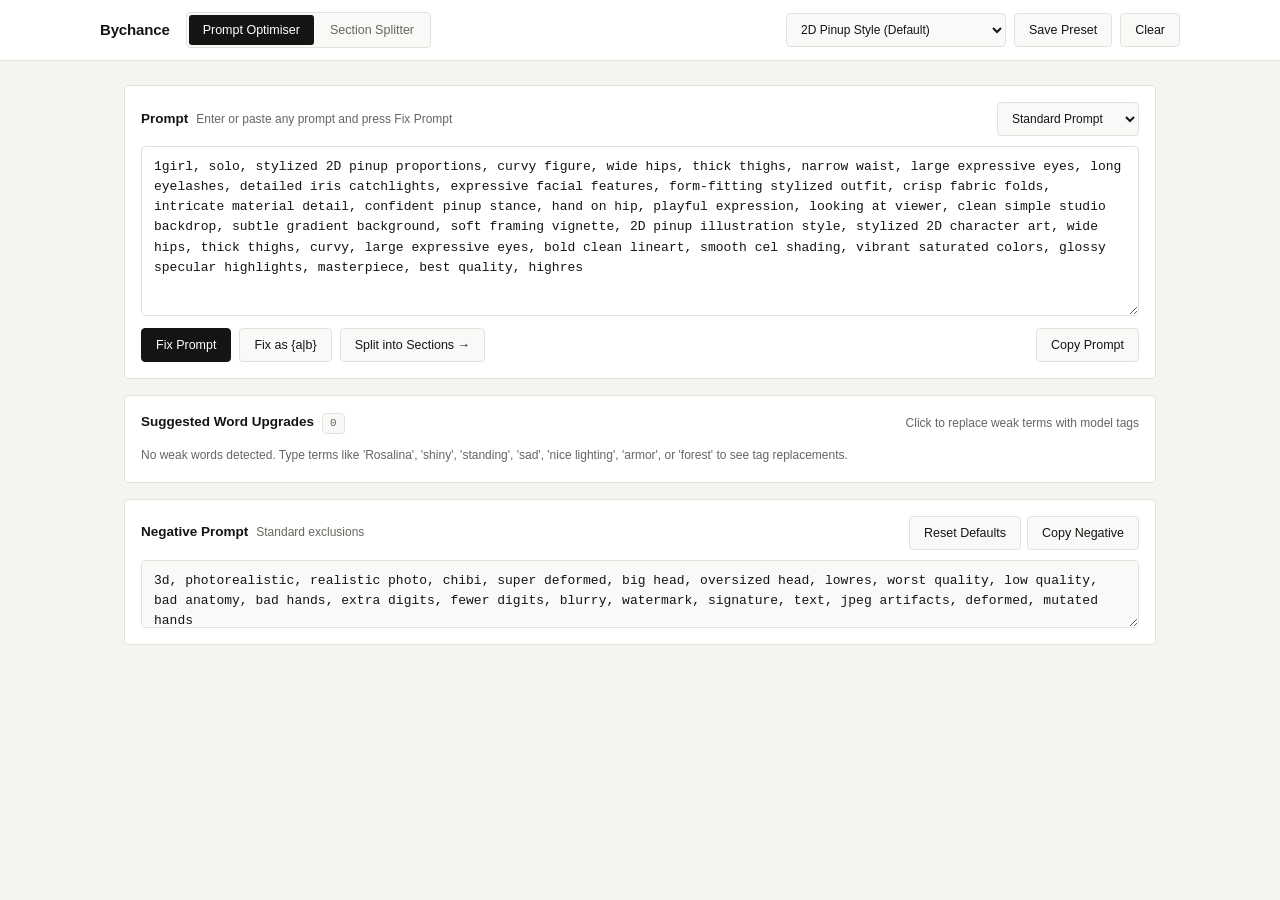
==== commit 4337e3a8: "Fix sticky word upgrade recommendations when upgraded phrase is already applied" ====
--- a/index.html
+++ b/index.html
@@ -269,6 +269,70 @@
 .btn-primary:hover {
     background-color: var(--accent-ink-hover);
     border-color: var(--accent-ink-hover);
+}
+
+.btn-sm {
+    height: 28px;
+    padding: 0 10px;
+    font-size: 12px;
+}
+
+/* Word Upgrade Recommendations */
+.upgrade-list {
+    display: flex;
+    flex-direction: column;
+    gap: 8px;
+}
+
+.upgrade-item {
+    background-color: var(--bg-subtle);
+    border: 1px solid var(--line-color);
+    border-radius: var(--radius);
+    padding: 10px 12px;
+}
+
+.upgrade-item-header {
+    display: flex;
+    align-items: center;
+    justify-content: space-between;
+    gap: 8px;
+    margin-bottom: 4px;
+}
+
+.upgrade-word-badge {
+    font-size: 12px;
+    font-weight: 600;
+    color: var(--text-main);
+}
+
+.upgrade-cat-badge {
+    font-family: var(--font-mono);
+    font-size: 11px;
+    color: var(--text-muted);
+}
+
+.upgrade-target-preview {
+    font-family: var(--font-mono);
+    font-size: 11.5px;
+    color: var(--text-muted);
+    margin-bottom: 8px;
+    word-break: break-word;
+}
+
+.upgrade-actions {
+    display: flex;
+    flex-wrap: wrap;
+    gap: 6px;
+}
+
+.status-count {
+    font-family: var(--font-mono);
+    font-size: 11px;
+    color: var(--text-muted);
+    background-color: var(--bg-subtle);
+    border: 1px solid var(--line-color);
+    padding: 1px 7px;
+    border-radius: var(--radius);
 }
 
 /* Textareas */
@@ -418,6 +482,18 @@
                 </div>
             </div>
 
+            <!-- Detected Word & Character Upgrade Recommendations -->
+            <div class="editor-card" id="card-upgrade-suggestions">
+                <div class="card-header">
+                    <div class="card-title-group">
+                        <h2 class="card-title">Suggested Word Upgrades</h2>
+                        <span id="upgrade-count-badge" class="status-count">0</span>
+                    </div>
+                    <span class="card-hint">Click to replace weak terms with model tags</span>
+                </div>
+                <div id="upgrade-suggestions-list" class="upgrade-list"></div>
+            </div>
+
             <div class="editor-card">
                 <div class="card-header">
                     <div class="card-title-group">
@@ -695,7 +771,7 @@
             perchance: "{bashful expression, soft cheek blush, averted gaze|flustered blush, coy sideways glance}"
         },
         {
-            match: /\b(looking|staring)\b/gi,
+            match: /\b(looking|staring)\b(?!\s+(?:at viewer|back|into|up|down))/gi,
             label: "looking / staring",
             category: "Expression",
             primary: "looking at viewer, direct eye contact, detailed iris catchlights",
@@ -915,7 +991,7 @@
 
         // Quality & Style Boosters
         {
-            match: /\b(good quality|high quality|detailed|very detailed)\b/gi,
+            match: /(?<!ultra-|hyper-)\b(good quality|high quality|very detailed|detailed)\b(?!\s+(?:iris|eyes|eye|hair|fabric|attire|skin|background|textures|linework|armor|foliage|streetscape))/gi,
             label: "good/high quality / detailed",
             category: "Style",
             primary: "masterpiece, best quality, ultra-detailed, crisp lineart, intricate textures, 8k resolution",
@@ -1185,6 +1261,30 @@
         ]
     };
 
+    function isRuleAlreadyApplied(text, rule) {
+        if (!text || !rule) return false;
+        const lower = text.toLowerCase();
+        const candidates = [rule.primary, ...(rule.alternatives || [])];
+        for (const cand of candidates) {
+            if (!cand) continue;
+            const firstClause = cand.split(",")[0].trim().toLowerCase();
+            if (firstClause.length >= 6 && lower.includes(firstClause)) {
+                return true;
+            }
+        }
+        if (rule.perchance) {
+            const inner = rule.perchance.replace(/^\{|\}$/g, "");
+            const opts = inner.split("|");
+            for (const opt of opts) {
+                const firstClause = opt.split(",")[0].trim().toLowerCase();
+                if (firstClause.length >= 6 && lower.includes(firstClause)) {
+                    return true;
+                }
+            }
+        }
+        return false;
+    }
+
     // 4. Scan text for weak words or unexpanded character names
     function scanForUpgrades(text) {
         if (!text || !text.trim()) return [];
@@ -1213,9 +1313,11 @@
 
         // Check weak words & phrases
         WORD_UPGRADES.forEach((rule) => {
+            if (seenLabels.has(rule.label)) return;
+            if (isRuleAlreadyApplied(text, rule)) return;
             rule.match.lastIndex = 0;
             const found = rule.match.exec(text);
-            if (found && !seenLabels.has(rule.label)) {
+            if (found) {
                 suggestions.push({
                     type: "word",
                     matchedWord: found[0],
@@ -1251,6 +1353,7 @@
 
         // Replace weak words with high-signal model tokens
         WORD_UPGRADES.forEach((rule) => {
+            if (isRuleAlreadyApplied(updated, rule)) return;
             rule.match.lastIndex = 0;
             if (rule.match.test(updated)) {
                 rule.match.lastIndex = 0;
@@ -2229,6 +2332,9 @@
         style: document.getElementById("preset-select-style")
     };
 
+    const upgradeSuggestionsList = document.getElementById("upgrade-suggestions-list");
+    const upgradeCountBadge = document.getElementById("upgrade-count-badge");
+
     let toastTimer = null;
     let masterDirty = false;
 
@@ -2277,6 +2383,7 @@
         if (syncMaster) {
             syncSectionsToMaster();
         } else {
+            refreshUpgradeSuggestions();
             PresetManager.saveLastWorkbenchState(getCurrentSections());
         }
     }
@@ -2288,6 +2395,165 @@
         masterBox.value = PromptEngine.assembleFullPrompt(current, format);
         masterDirty = false;
         PresetManager.saveLastWorkbenchState(current);
+        refreshUpgradeSuggestions();
+    }
+
+    function getActiveScanText() {
+        if (masterDirty && masterBox.value.trim()) {
+            return masterBox.value;
+        }
+        return [
+            boxes.character.value,
+            boxes.outfit.value,
+            boxes.pose.value,
+            boxes.scene.value,
+            boxes.style.value,
+            masterBox.value
+        ].join(", ");
+    }
+
+    function replaceRegexAcrossBoxes(regex, replacement) {
+        if (masterDirty) {
+            syncMasterToSectionsIfEdited();
+        }
+        let changedInModular = false;
+        PRESET_SECTION_KEYS.forEach((k) => {
+            regex.lastIndex = 0;
+            if (regex.test(boxes[k].value)) {
+                regex.lastIndex = 0;
+                boxes[k].value = PromptEngine.cleanCommaFormatting(boxes[k].value.replace(regex, replacement));
+                changedInModular = true;
+            }
+        });
+
+        if (changedInModular) {
+            syncSectionsToMaster();
+        } else {
+            regex.lastIndex = 0;
+            masterBox.value = PromptEngine.cleanCommaFormatting(masterBox.value.replace(regex, replacement));
+            const parsed = PromptEngine.parseFullPromptToSections(masterBox.value);
+            if (!parsed.negative) {
+                parsed.negative = negativeOptBox.value || boxes.negative.value;
+            }
+            setSections(parsed, true);
+        }
+    }
+
+    function refreshUpgradeSuggestions() {
+        if (!upgradeSuggestionsList || !upgradeCountBadge) return;
+        const scanText = getActiveScanText();
+        const suggestions = PromptEngine.scanForUpgrades(scanText);
+        upgradeCountBadge.textContent = `${suggestions.length}`;
+        upgradeSuggestionsList.innerHTML = "";
+
+        if (suggestions.length === 0) {
+            const empty = document.createElement("div");
+            empty.className = "card-hint";
+            empty.style.padding = "2px 0";
+            empty.textContent = "No weak words detected. Type terms like 'Rosalina', 'shiny', 'standing', 'sad', 'nice lighting', 'armor', or 'forest' to see tag replacements.";
+            upgradeSuggestionsList.appendChild(empty);
+            return;
+        }
+
+        suggestions.forEach((item) => {
+            const card = document.createElement("div");
+            card.className = "upgrade-item";
+
+            const header = document.createElement("div");
+            header.className = "upgrade-item-header";
+
+            const wordBadge = document.createElement("span");
+            wordBadge.className = "upgrade-word-badge";
+            wordBadge.textContent = item.type === "character" ? item.label : `Term: ${item.label}`;
+
+            const catBadge = document.createElement("span");
+            catBadge.className = "upgrade-cat-badge";
+            catBadge.textContent = item.category;
+
+            header.appendChild(wordBadge);
+            header.appendChild(catBadge);
+
+            const preview = document.createElement("div");
+            preview.className = "upgrade-target-preview";
+            preview.textContent = item.primary;
+
+            const actions = document.createElement("div");
+            actions.className = "upgrade-actions";
+
+            if (item.type === "character" && item.characterProfile) {
+                const fillAllBtn = document.createElement("button");
+                fillAllBtn.className = "btn btn-sm btn-primary";
+                fillAllBtn.textContent = "Populate All Sections";
+                fillAllBtn.addEventListener("click", () => {
+                    if (masterDirty) syncMasterToSectionsIfEdited();
+                    const prof = item.characterProfile;
+                    boxes.character.value = prof.character;
+                    if (!boxes.outfit.value.trim()) boxes.outfit.value = prof.outfit;
+                    if (!boxes.pose.value.trim() && prof.pose) boxes.pose.value = prof.pose;
+                    if (!boxes.scene.value.trim()) boxes.scene.value = prof.scene;
+                    if (!boxes.style.value.trim()) boxes.style.value = prof.style;
+                    syncSectionsToMaster();
+                    showToast(`Loaded visual traits for ${prof.name}`);
+                });
+
+                const charOnlyBtn = document.createElement("button");
+                charOnlyBtn.className = "btn btn-sm";
+                charOnlyBtn.textContent = "Expand Character Only";
+                charOnlyBtn.addEventListener("click", () => {
+                    if (masterDirty) syncMasterToSectionsIfEdited();
+                    const prof = item.characterProfile;
+                    const reg = new RegExp(`\\b${item.matchedWord}\\b`, "gi");
+                    if (reg.test(boxes.character.value)) {
+                        boxes.character.value = PromptEngine.cleanCommaFormatting(
+                            boxes.character.value.replace(reg, prof.character)
+                        );
+                    } else {
+                        boxes.character.value = prof.character;
+                    }
+                    syncSectionsToMaster();
+                    showToast(`Expanded character traits for ${prof.name}`);
+                });
+
+                actions.appendChild(fillAllBtn);
+                actions.appendChild(charOnlyBtn);
+            } else {
+                const applyPrimaryBtn = document.createElement("button");
+                applyPrimaryBtn.className = "btn btn-sm btn-primary";
+                applyPrimaryBtn.textContent = "Replace with Tags";
+                applyPrimaryBtn.addEventListener("click", () => {
+                    replaceRegexAcrossBoxes(item.regex, item.primary);
+                    showToast(`Upgraded ${item.label}`);
+                });
+
+                const applyPerchanceBtn = document.createElement("button");
+                applyPerchanceBtn.className = "btn btn-sm";
+                applyPerchanceBtn.textContent = "Replace as {a|b}";
+                applyPerchanceBtn.addEventListener("click", () => {
+                    replaceRegexAcrossBoxes(item.regex, item.perchance);
+                    showToast(`Upgraded ${item.label} to {a|b}`);
+                });
+
+                actions.appendChild(applyPrimaryBtn);
+                actions.appendChild(applyPerchanceBtn);
+
+                (item.alternatives || []).forEach((alt, idx) => {
+                    const altBtn = document.createElement("button");
+                    altBtn.className = "btn btn-sm";
+                    altBtn.textContent = `Option ${idx + 2}`;
+                    altBtn.title = alt;
+                    altBtn.addEventListener("click", () => {
+                        replaceRegexAcrossBoxes(item.regex, alt);
+                        showToast(`Replaced ${item.label}`);
+                    });
+                    actions.appendChild(altBtn);
+                });
+            }
+
+            card.appendChild(header);
+            card.appendChild(preview);
+            card.appendChild(actions);
+            upgradeSuggestionsList.appendChild(card);
+        });
     }
 
     function syncMasterToSectionsIfEdited() {
@@ -2402,6 +2668,7 @@
 
     masterBox.addEventListener("input", () => {
         masterDirty = true;
+        refreshUpgradeSuggestions();
     });
 
     masterBox.addEventListener("keydown", (e) => {
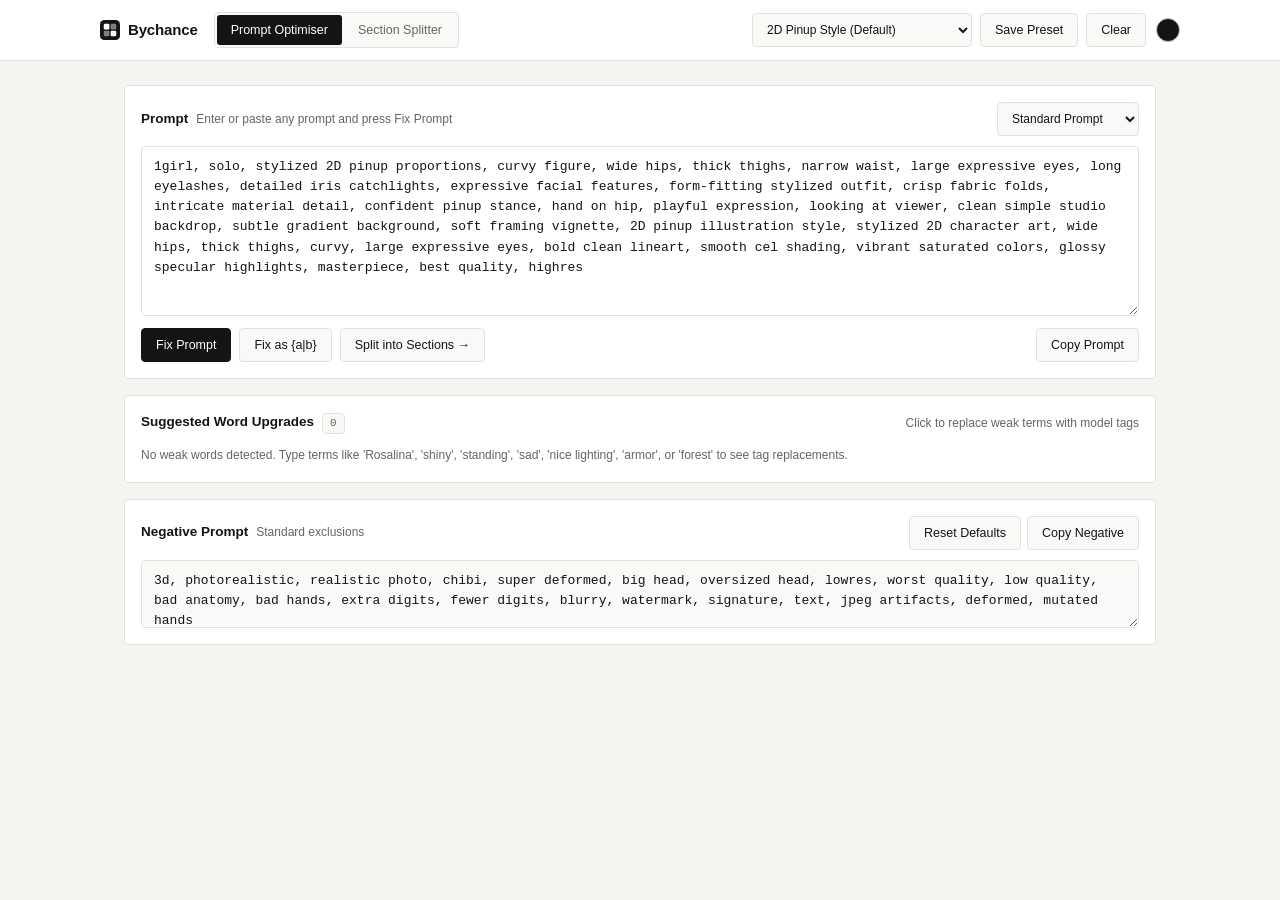
==== commit 1d27ed6f: "Add simple circle dark mode toggle (true black/white/dark-grey) and minimal SVG favicon & brand icon" ====
--- a/index.html
+++ b/index.html
@@ -4,6 +4,7 @@
     <meta charset="UTF-8" />
     <meta name="viewport" content="width=device-width, initial-scale=1.0" />
     <title>Bychance — Prompt Optimiser &amp; Splitter</title>
+    <link rel="icon" type="image/svg+xml" href="data:image/svg+xml,%3Csvg xmlns='http://www.w3.org/2000/svg' viewBox='0 0 32 32' fill='none'%3E%3Crect width='32' height='32' rx='7' fill='%23141413'/%3E%3Crect x='6' y='6' width='9' height='9' rx='2' fill='%23ffffff'/%3E%3Crect x='17' y='6' width='9' height='9' rx='2' fill='%23ffffff' fill-opacity='0.45'/%3E%3Crect x='6' y='17' width='9' height='9' rx='2' fill='%23ffffff' fill-opacity='0.45'/%3E%3Crect x='17' y='17' width='9' height='9' rx='2' fill='%23ffffff'/%3E%3C/svg%3E" />
     <style>
 /* Bychance — Minimalist Prompt Optimiser & Section Splitter */
 :root {
@@ -18,10 +19,26 @@
     --line-strong: #c8c8c2;
     --accent-ink: #141413;
     --accent-ink-hover: #2c2c2a;
+    --accent-ink-fg: #ffffff;
     --control-h: 34px;
     --radius: 4px;
     --font-sans: -apple-system, BlinkMacSystemFont, "Inter", "Segoe UI", Roboto, Helvetica, Arial, sans-serif;
     --font-mono: "SFMono-Regular", Consolas, "Liberation Mono", Menlo, Courier, monospace;
+}
+
+[data-theme="dark"] {
+    --bg-canvas: #000000;
+    --bg-surface: #0d0d0d;
+    --bg-subtle: #161616;
+    --bg-hover: #222222;
+    --text-main: #ffffff;
+    --text-muted: #9a9a9a;
+    --text-faint: #666666;
+    --line-color: #242424;
+    --line-strong: #3d3d3d;
+    --accent-ink: #ffffff;
+    --accent-ink-hover: #e2e2e2;
+    --accent-ink-fg: #000000;
 }
 
 * {
@@ -65,6 +82,19 @@
     flex-wrap: wrap;
     align-items: center;
     gap: 16px;
+}
+
+.brand-mark {
+    display: inline-flex;
+    align-items: center;
+    gap: 8px;
+    color: var(--text-main);
+}
+
+.brand-icon {
+    width: 20px;
+    height: 20px;
+    flex-shrink: 0;
 }
 
 .brand-title {
@@ -104,7 +134,7 @@
 
 .mode-tab.active {
     background-color: var(--accent-ink);
-    color: #ffffff;
+    color: var(--accent-ink-fg);
 }
 
 .preset-toolbar {
@@ -112,6 +142,29 @@
     flex-wrap: wrap;
     align-items: center;
     gap: 8px;
+}
+
+/* Simple Circle Dark Mode Toggle */
+.theme-circle-btn {
+    width: 24px;
+    height: 24px;
+    border-radius: 50%;
+    border: 1.5px solid var(--line-strong);
+    background-color: var(--accent-ink);
+    cursor: pointer;
+    padding: 0;
+    margin-left: 2px;
+    flex-shrink: 0;
+    transition: transform 0.12s ease, border-color 0.12s ease, background-color 0.12s ease;
+}
+
+.theme-circle-btn:hover {
+    border-color: var(--text-main);
+    transform: scale(1.08);
+}
+
+.theme-circle-btn:active {
+    transform: scale(0.96);
 }
 
 /* Main Workspace Container */
@@ -263,7 +316,7 @@
 .btn-primary {
     background-color: var(--accent-ink);
     border-color: var(--accent-ink);
-    color: #ffffff;
+    color: var(--accent-ink-fg);
 }
 
 .btn-primary:hover {
@@ -389,7 +442,7 @@
     bottom: 20px;
     right: 20px;
     background-color: var(--accent-ink);
-    color: #ffffff;
+    color: var(--accent-ink-fg);
     border-radius: var(--radius);
     padding: 8px 14px;
     font-size: 12px;
@@ -417,7 +470,16 @@
     <header class="topbar">
         <div class="topbar-inner">
             <div class="brand-and-tabs">
-                <h1 class="brand-title">Bychance</h1>
+                <div class="brand-mark">
+                    <svg class="brand-icon" viewBox="0 0 32 32" fill="none" aria-hidden="true">
+                        <rect width="32" height="32" rx="7" fill="currentColor" />
+                        <rect x="6" y="6" width="9" height="9" rx="2" fill="var(--bg-surface)" />
+                        <rect x="17" y="6" width="9" height="9" rx="2" fill="var(--bg-surface)" fill-opacity="0.45" />
+                        <rect x="6" y="17" width="9" height="9" rx="2" fill="var(--bg-surface)" fill-opacity="0.45" />
+                        <rect x="17" y="17" width="9" height="9" rx="2" fill="var(--bg-surface)" />
+                    </svg>
+                    <h1 class="brand-title">Bychance</h1>
+                </div>
                 <div class="mode-switcher" role="tablist" aria-label="Tool Mode">
                     <button
                         id="tab-optimiser"
@@ -445,6 +507,13 @@
                 <button id="btn-save-full-preset" class="btn">Save Preset</button>
                 <button id="btn-delete-full-preset" class="btn hidden">Delete</button>
                 <button id="btn-clear-all" class="btn">Clear</button>
+                <button
+                    id="btn-theme-toggle"
+                    class="theme-circle-btn"
+                    type="button"
+                    title="Toggle dark mode"
+                    aria-label="Toggle dark mode"
+                ></button>
             </div>
         </div>
     </header>
@@ -2334,6 +2403,34 @@
 
     const upgradeSuggestionsList = document.getElementById("upgrade-suggestions-list");
     const upgradeCountBadge = document.getElementById("upgrade-count-badge");
+    const themeToggleBtn = document.getElementById("btn-theme-toggle");
+    const THEME_STORAGE_KEY = "bychance_theme";
+
+    function applyTheme(theme) {
+        if (theme === "dark") {
+            document.documentElement.setAttribute("data-theme", "dark");
+        } else {
+            document.documentElement.removeAttribute("data-theme");
+        }
+    }
+
+    try {
+        const savedTheme = localStorage.getItem(THEME_STORAGE_KEY);
+        if (savedTheme === "dark") {
+            applyTheme("dark");
+        }
+    } catch (e) {}
+
+    if (themeToggleBtn) {
+        themeToggleBtn.addEventListener("click", () => {
+            const isDark = document.documentElement.getAttribute("data-theme") === "dark";
+            const nextTheme = isDark ? "light" : "dark";
+            applyTheme(nextTheme);
+            try {
+                localStorage.setItem(THEME_STORAGE_KEY, nextTheme);
+            } catch (e) {}
+        });
+    }
 
     let toastTimer = null;
     let masterDirty = false;
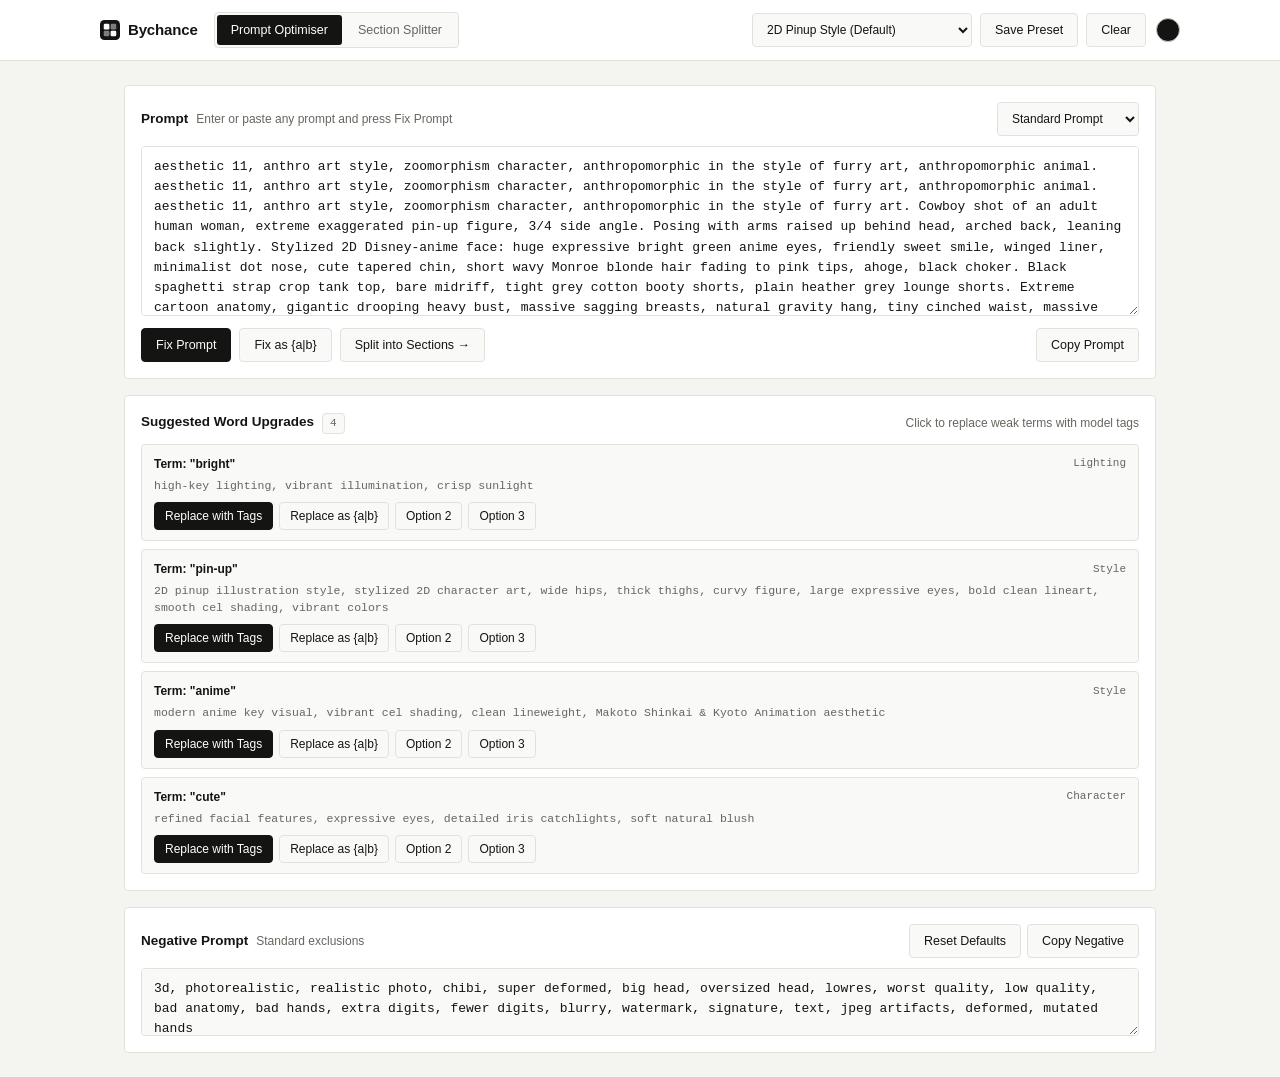
==== commit 64328486: "Update default prompt preset" ====
--- a/index.html
+++ b/index.html
@@ -1906,7 +1906,7 @@
 const PresetManager = (() => {
     const STORAGE_KEY_FULL = "bychance_v2_custom_full_presets";
     const STORAGE_KEY_SECTION = "bychance_v2_custom_section_presets";
-    const STORAGE_KEY_LAST_STATE = "bychance_v4_last_workbench_state";
+    const STORAGE_KEY_LAST_STATE = "bychance_v5_last_workbench_state";
 
     const DEFAULT_NEGATIVE = "3d, photorealistic, realistic photo, chibi, super deformed, big head, oversized head, lowres, worst quality, low quality, bad anatomy, bad hands, extra digits, fewer digits, blurry, watermark, signature, text, jpeg artifacts, deformed, mutated hands";
 
@@ -1916,12 +1916,13 @@
             id: "full_2d_pinup",
             name: "2D Pinup Style (Default)",
             builtin: true,
+            rawPrompt: "aesthetic 11, anthro art style, zoomorphism character, anthropomorphic in the style of furry art, anthropomorphic animal. aesthetic 11, anthro art style, zoomorphism character, anthropomorphic in the style of furry art, anthropomorphic animal. aesthetic 11, anthro art style, zoomorphism character, anthropomorphic in the style of furry art. Cowboy shot of an adult human woman, extreme exaggerated pin-up figure, 3/4 side angle. Posing with arms raised up behind head, arched back, leaning back slightly. Stylized 2D Disney-anime face: huge expressive bright green anime eyes, friendly sweet smile, winged liner, minimalist dot nose, cute tapered chin, short wavy Monroe blonde hair fading to pink tips, ahoge, black choker. Black spaghetti strap crop tank top, bare midriff, tight grey cotton booty shorts, plain heather grey lounge shorts. Extreme cartoon anatomy, gigantic drooping heavy bust, massive sagging breasts, natural gravity hang, tiny cinched waist, massive flared shelf hips, thick thighs. Bold angular linework in the style of Bruce Timm, AWD, and xaxaxa, flat color fills, stark two-tone cel shading, zero gradients, 1990s animated screencap.",
             sections: {
-                character: "1girl, solo, stylized 2D pinup proportions, curvy figure, wide hips, thick thighs, narrow waist, large expressive eyes, long eyelashes, detailed iris catchlights, expressive facial features",
-                outfit: "form-fitting stylized outfit, crisp fabric folds, intricate material detail",
-                pose: "confident pinup stance, hand on hip, playful expression, looking at viewer",
-                scene: "clean simple studio backdrop, subtle gradient background, soft framing vignette",
-                style: "2D pinup illustration style, stylized 2D character art, wide hips, thick thighs, curvy, large expressive eyes, bold clean lineart, smooth cel shading, vibrant saturated colors, glossy specular highlights, masterpiece, best quality, highres",
+                character: "Stylized 2D Disney-anime face: huge expressive bright green anime eyes, friendly sweet smile, winged liner, minimalist dot nose, cute tapered chin, short wavy Monroe blonde hair fading to pink tips, ahoge, black choker. Extreme cartoon anatomy, gigantic drooping heavy bust, massive sagging breasts, natural gravity hang, tiny cinched waist, massive flared shelf hips, thick thighs.",
+                outfit: "Black spaghetti strap crop tank top, bare midriff, tight grey cotton booty shorts, plain heather grey lounge shorts.",
+                pose: "Cowboy shot of an adult human woman, extreme exaggerated pin-up figure, 3/4 side angle. Posing with arms raised up behind head, arched back, leaning back slightly.",
+                scene: "",
+                style: "aesthetic 11, anthro art style, zoomorphism character, anthropomorphic in the style of furry art, anthropomorphic animal. aesthetic 11, anthro art style, zoomorphism character, anthropomorphic in the style of furry art, anthropomorphic animal. aesthetic 11, anthro art style, zoomorphism character, anthropomorphic in the style of furry art. Bold angular linework in the style of Bruce Timm, AWD, and xaxaxa, flat color fills, stark two-tone cel shading, zero gradients, 1990s animated screencap.",
                 negative: DEFAULT_NEGATIVE
             }
         },
@@ -2457,7 +2458,7 @@
         };
     }
 
-    function setSections(sections, syncMaster = true) {
+    function setSections(sections, syncMaster = true, exactPrompt = "") {
         // Backward compatibility if a saved preset had no separate pose field
         if (sections && !sections.pose && sections.outfit) {
             const parsed = PromptEngine.parseFullPromptToSections(sections.outfit);
@@ -2479,6 +2480,10 @@
 
         if (syncMaster) {
             syncSectionsToMaster();
+            if (exactPrompt && (masterFormatSelect.value || "standard") === "standard") {
+                masterBox.value = exactPrompt;
+                refreshUpgradeSuggestions();
+            }
         } else {
             refreshUpgradeSuggestions();
             PresetManager.saveLastWorkbenchState(getCurrentSections());
@@ -2886,7 +2891,7 @@
         const all = PresetManager.getAllFullPresets();
         const chosen = all.find((p) => p.id === fullPresetSelect.value);
         if (chosen) {
-            setSections(chosen.sections, true);
+            setSections(chosen.sections, true, chosen.rawPrompt || "");
             showToast(`Loaded ${chosen.name}`);
         }
     });
@@ -3030,7 +3035,7 @@
         const defaultPreset = PresetManager.getAllFullPresets()[0];
         if (defaultPreset) {
             fullPresetSelect.value = defaultPreset.id;
-            setSections(defaultPreset.sections, true);
+            setSections(defaultPreset.sections, true, defaultPreset.rawPrompt || "");
         }
     }
 });
